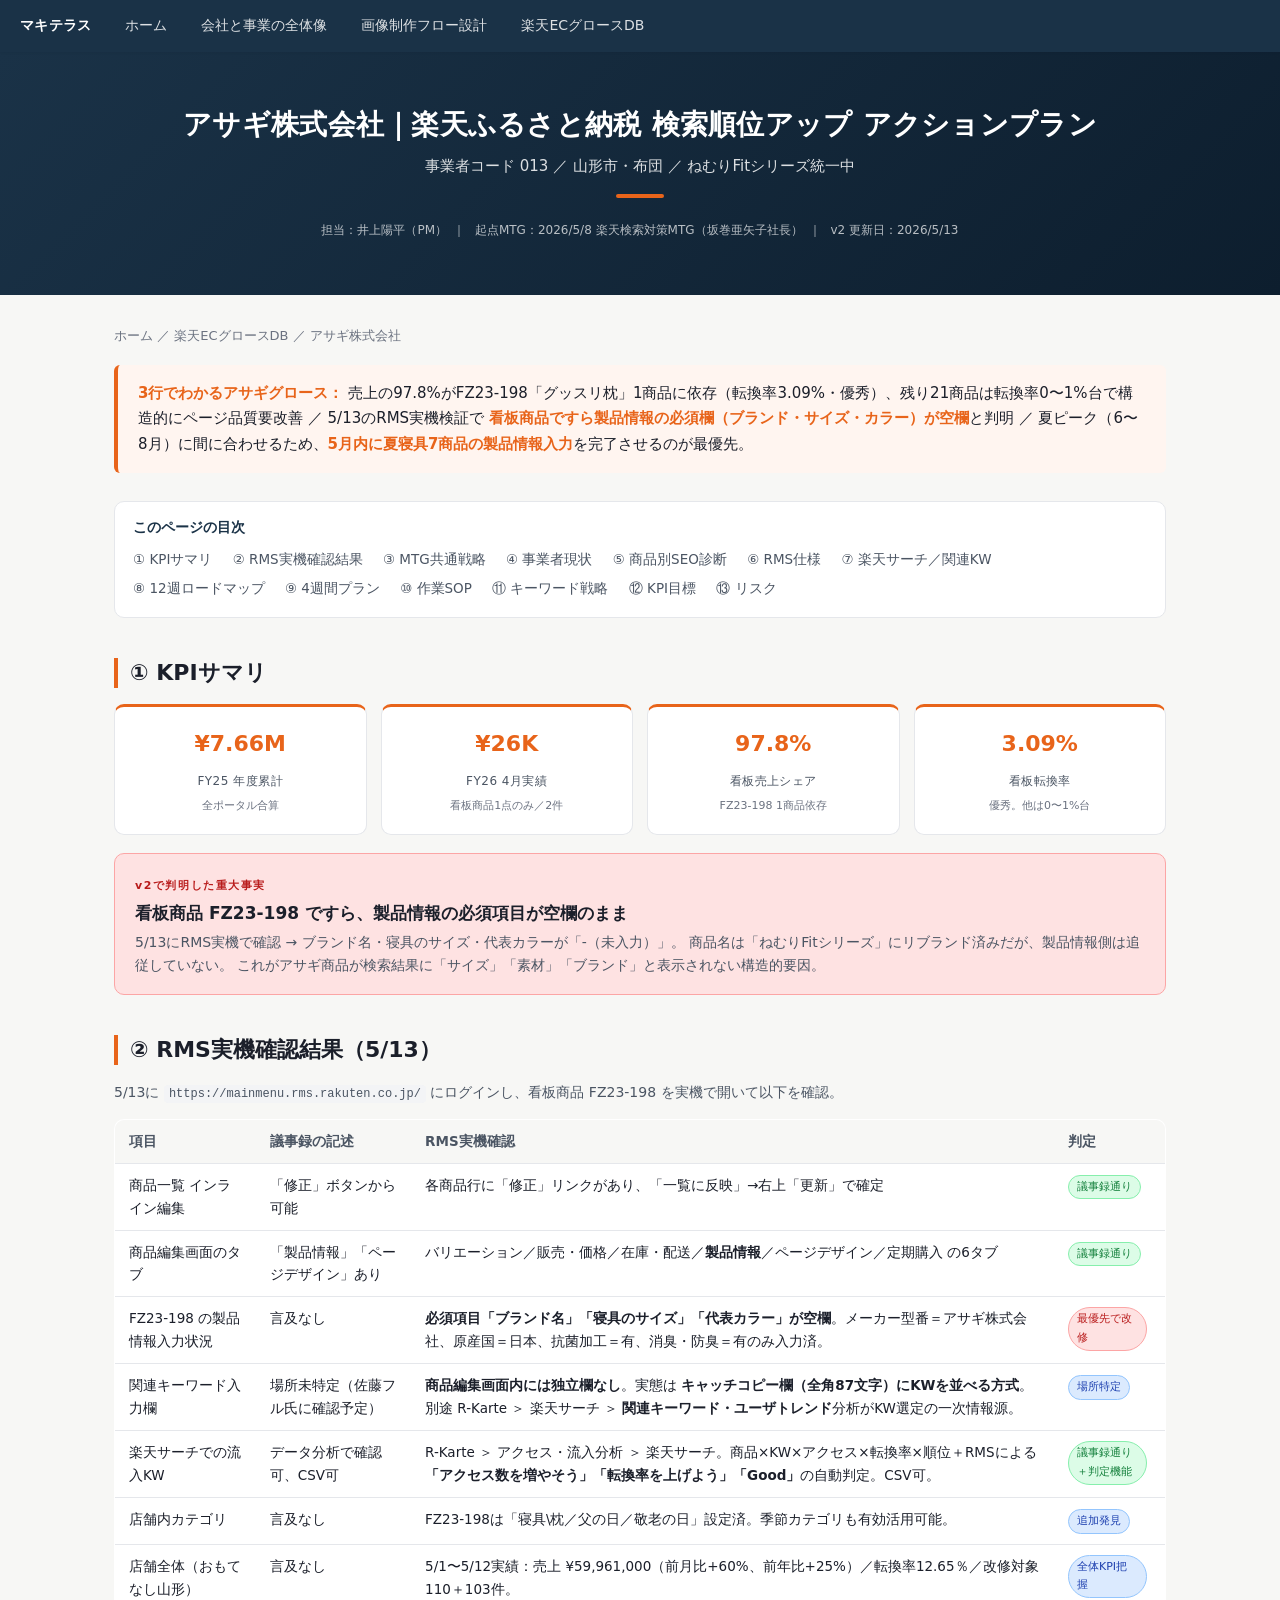
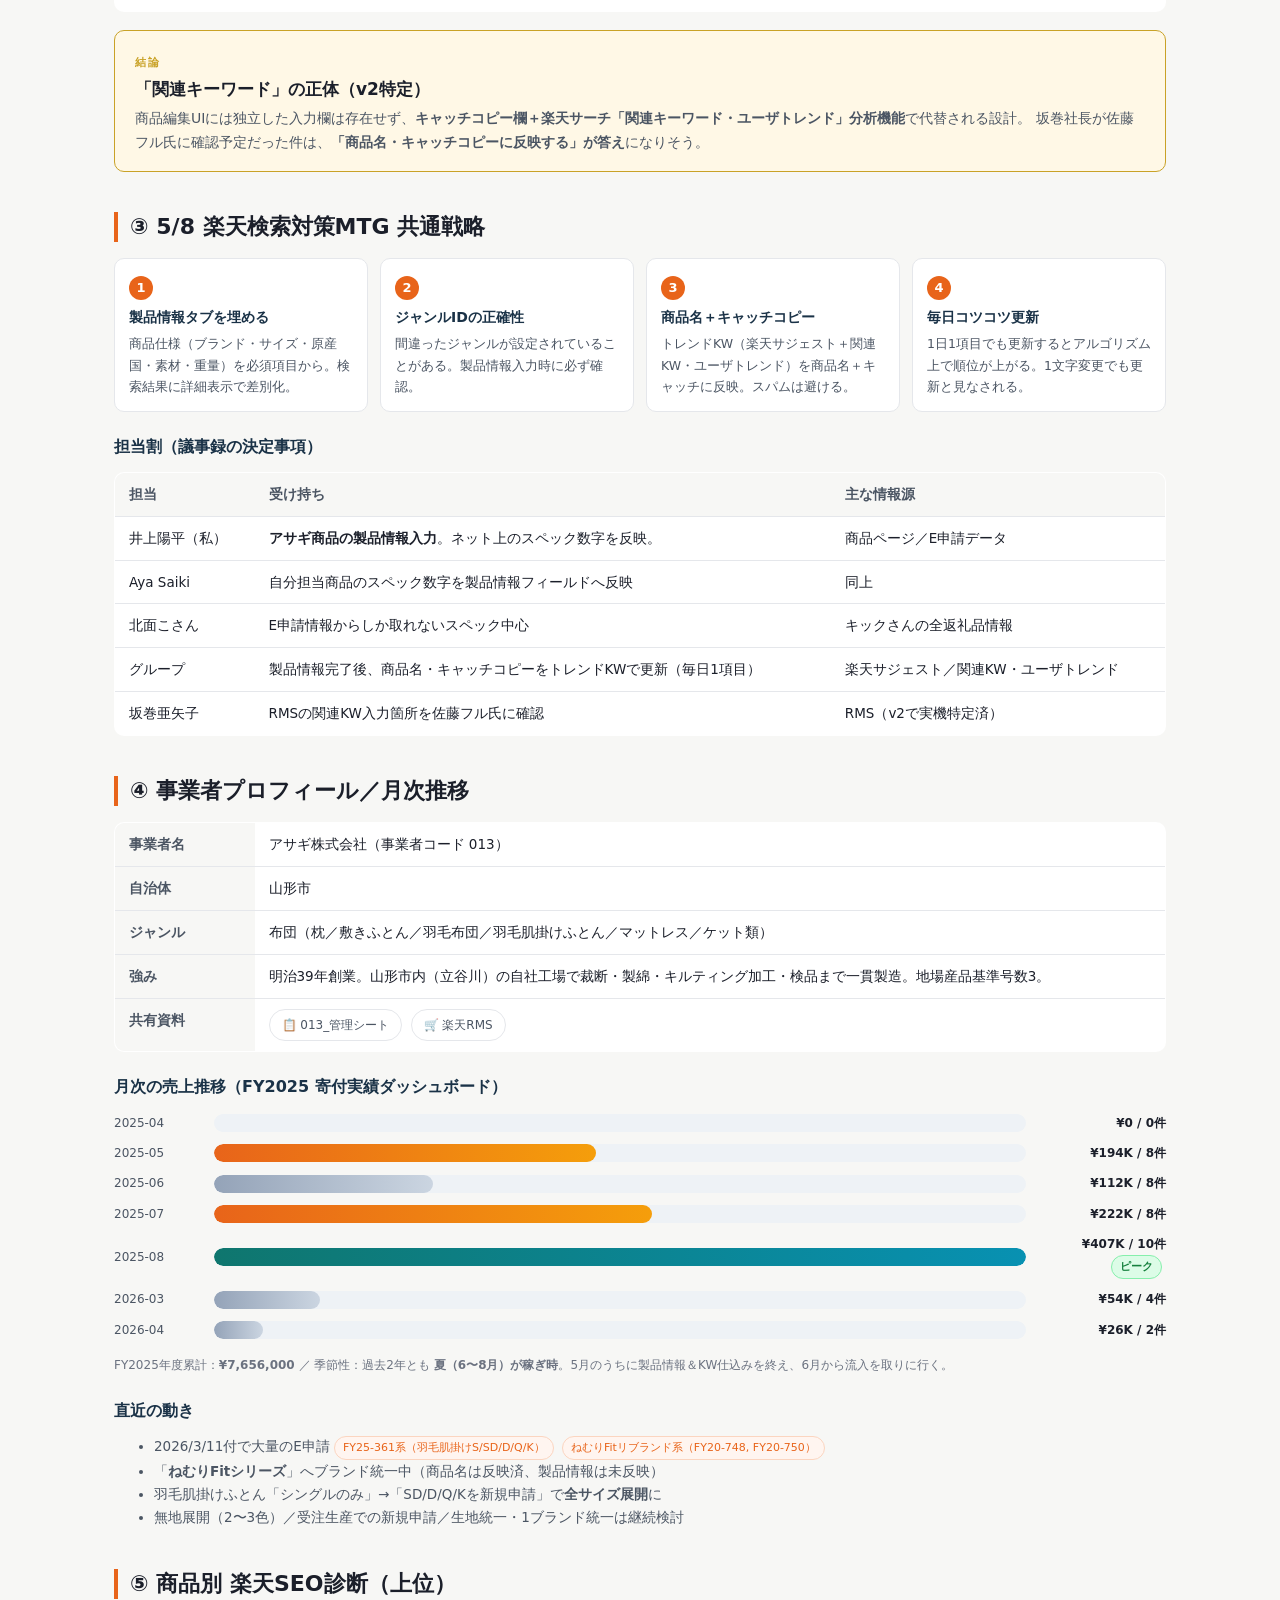
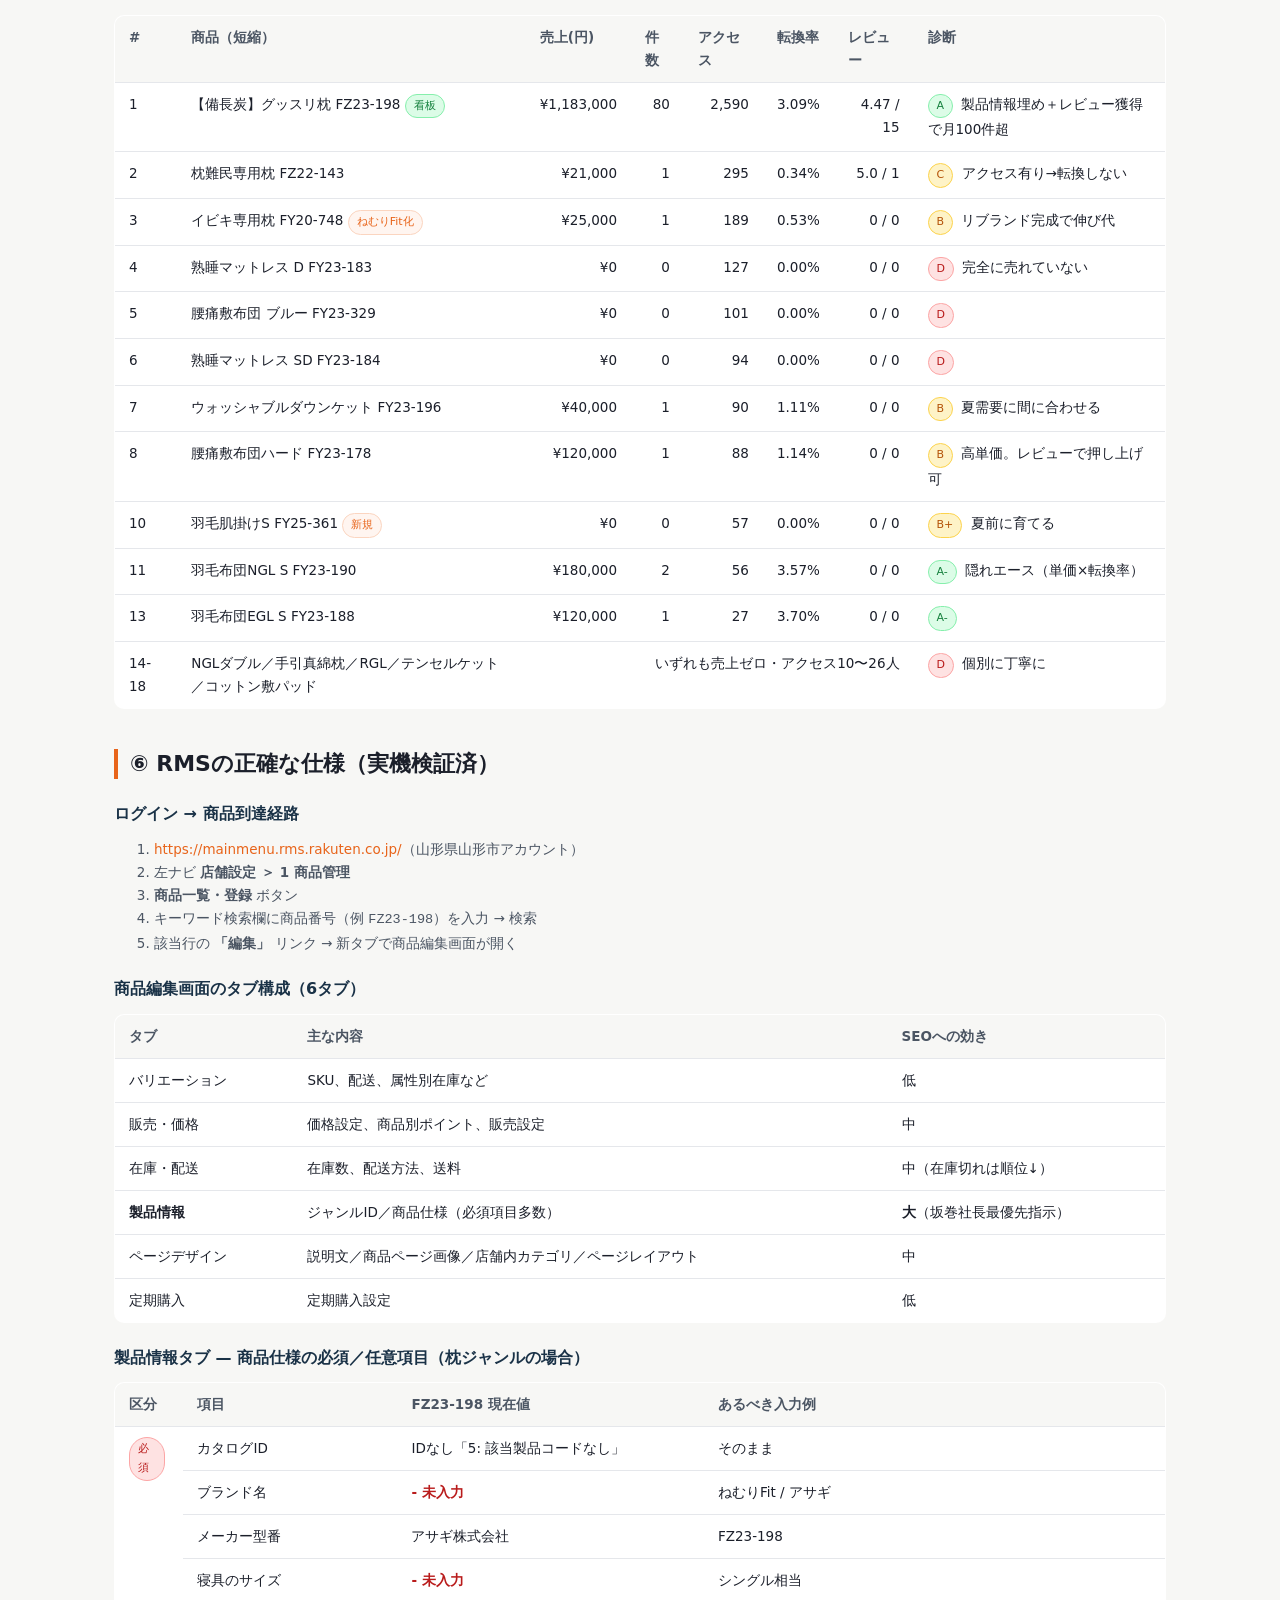
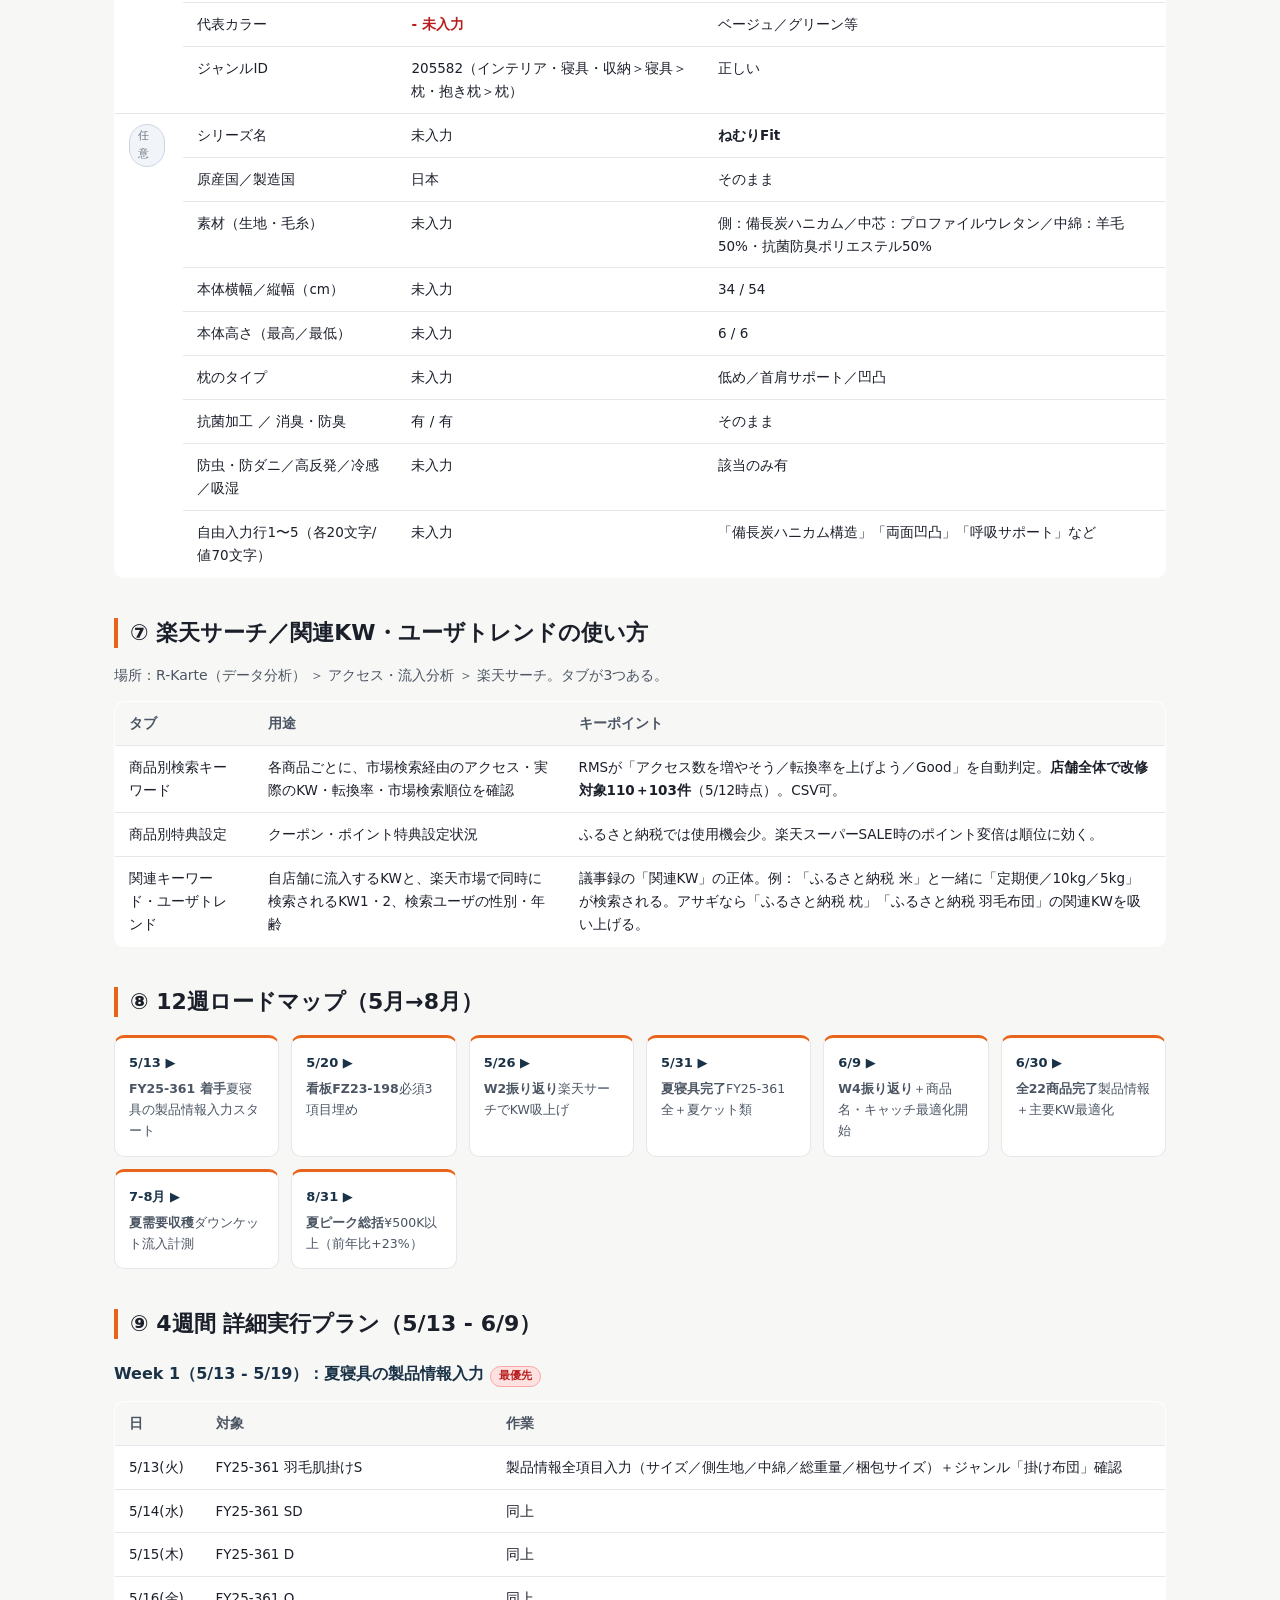
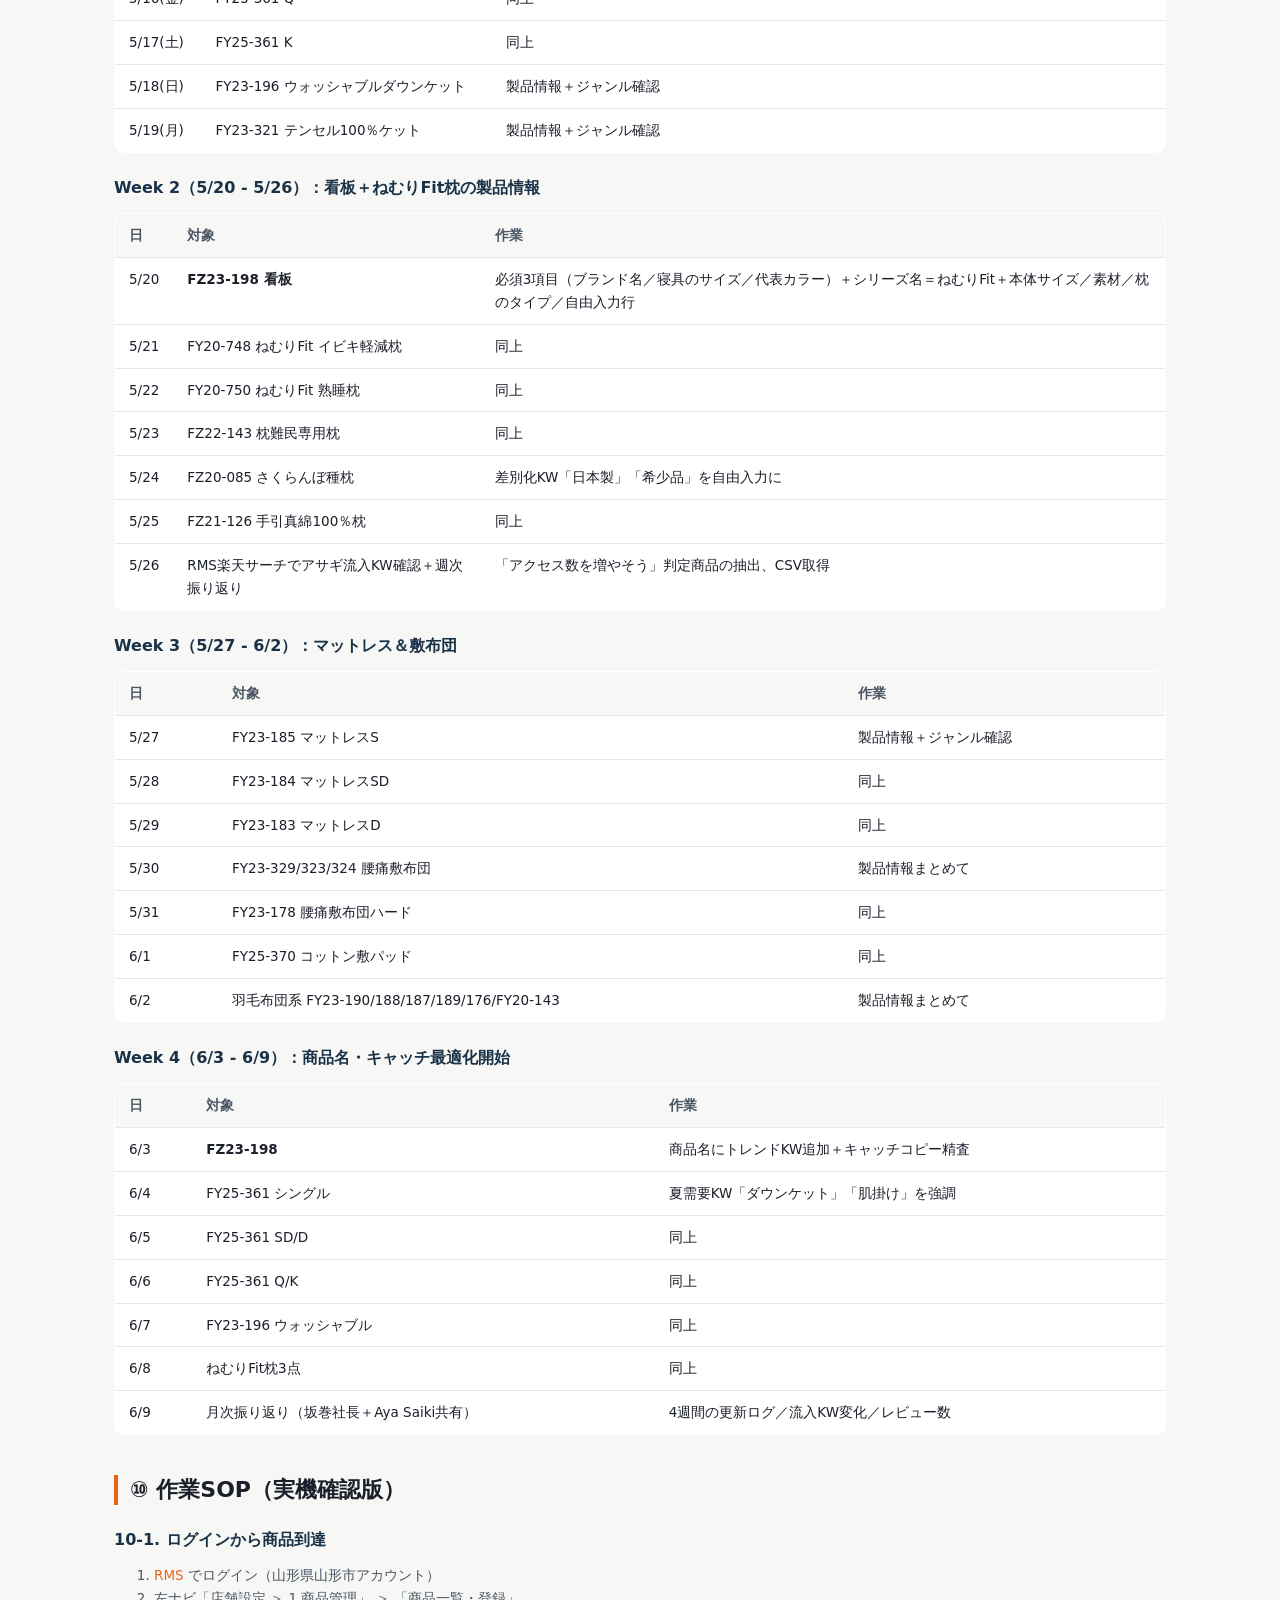
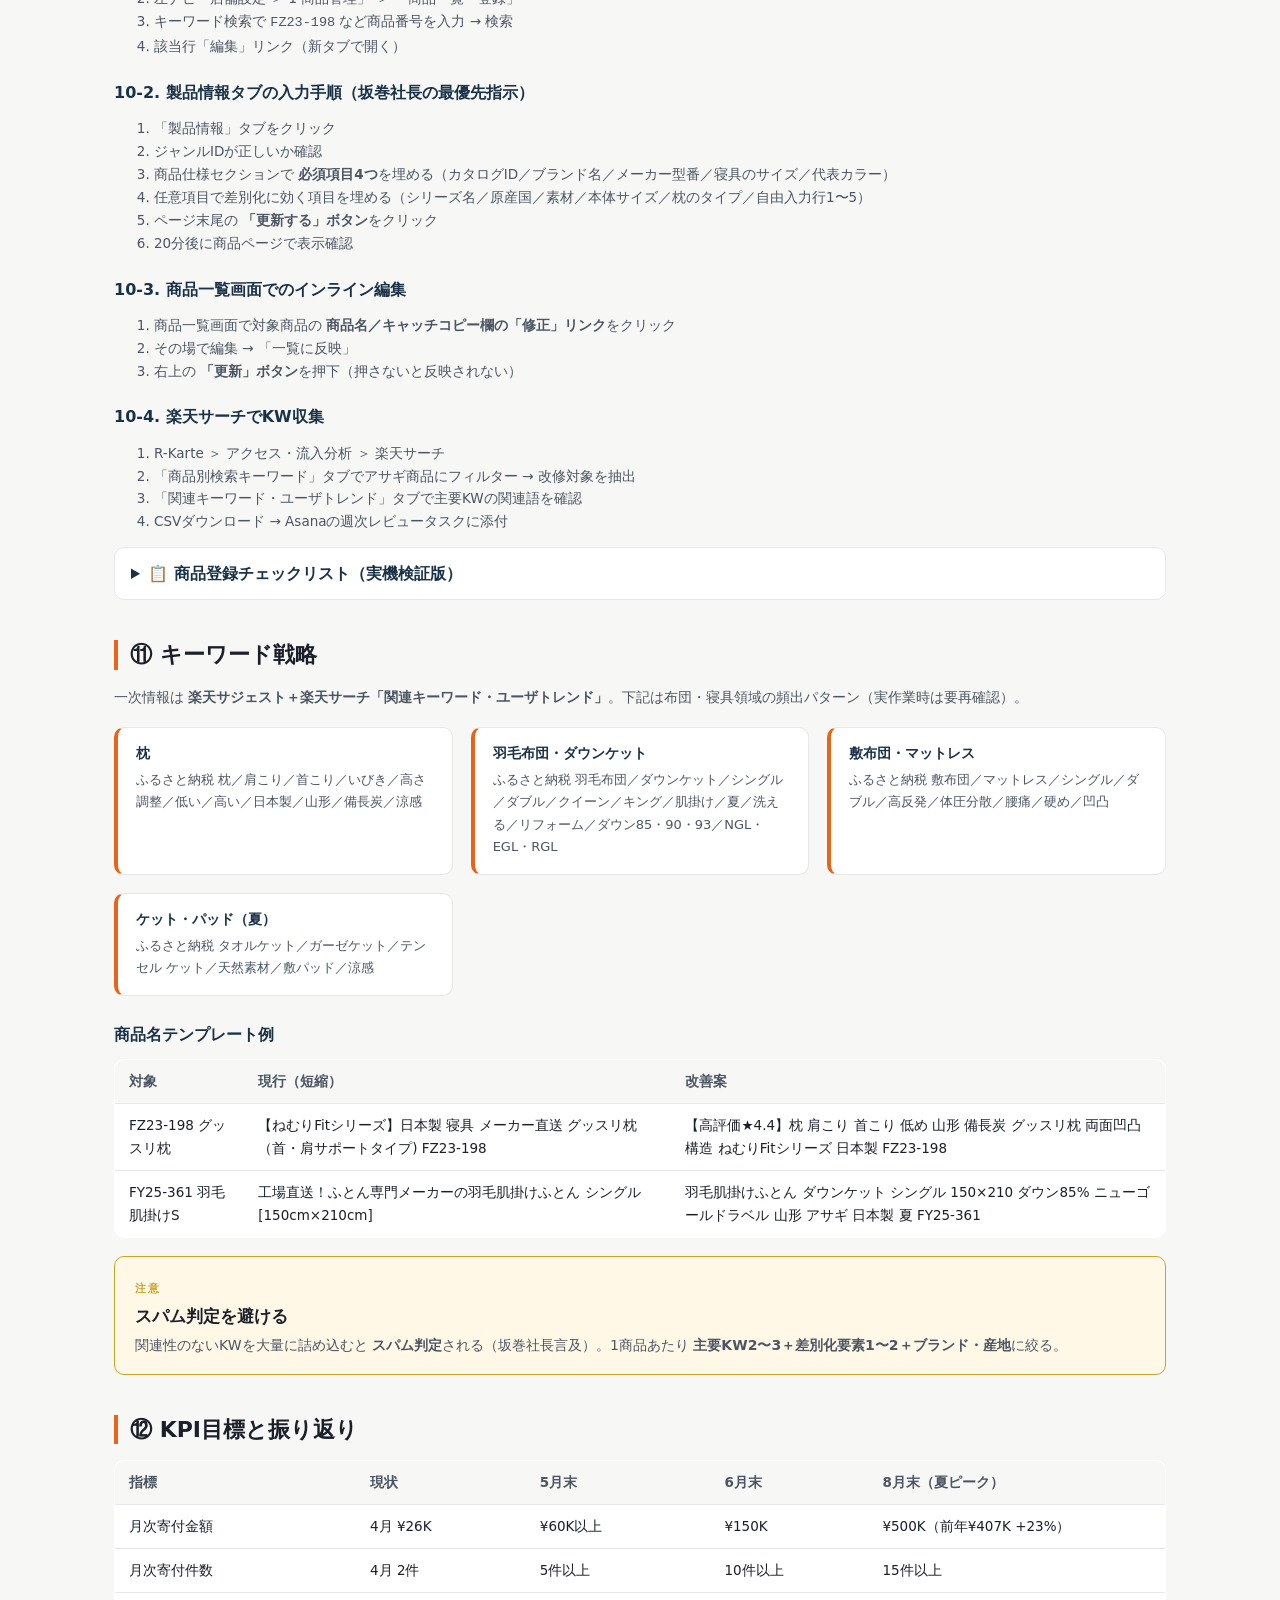
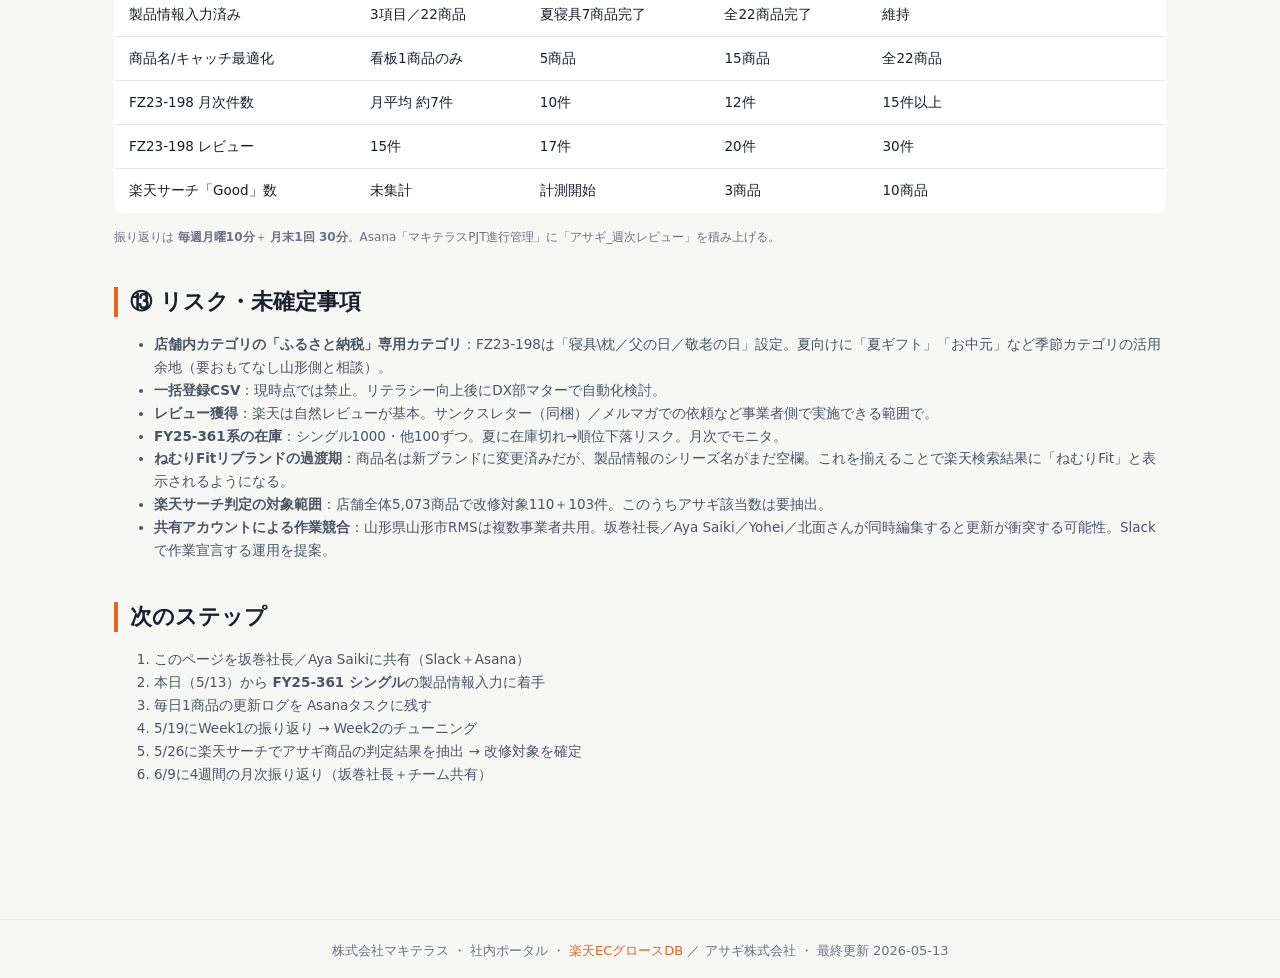
==== asagi.html @ bcbf05fc "Add files via upload" ====
<!doctype html>
<html lang="ja">
<head>
<meta charset="utf-8">
<meta name="viewport" content="width=device-width, initial-scale=1">
<title>アサギ株式会社｜楽天ECグロースDB｜株式会社マキテラス 社内ポータル</title>
<style>
/* ===== Portal Common（portal-common.css 相当を内包） ===== */
:root{
  --primary:#1A3247; --primary-ink:#fff; --accent:#E8641A;
  --ink:#1b1f2a; --ink-soft:#4b5563; --muted:#6b7280;
  --line:#e5e7eb; --bg:#f7f7f5; --card:#fff;
  --tldr-bg:#fff5f0; --tldr-border:#E8641A;
  --focus-bg:#fff8e6; --focus-border:#c9a227;
  --ok:#15803d; --ok-bg:#dcfce7;
  --warn:#b45309; --warn-bg:#fef3c7;
  --bad:#b91c1c; --bad-bg:#fee2e2;
  --radius:10px;
  --shadow-sm:0 1px 2px rgba(15,23,42,.06);
  --shadow-md:0 6px 20px rgba(15,23,42,.08);
}
*{box-sizing:border-box}
body{margin:0;font-family:system-ui,-apple-system,"Segoe UI","Hiragino Sans","Noto Sans JP",sans-serif;color:var(--ink);background:var(--bg);line-height:1.7}
a{color:var(--accent);text-decoration:none}
a:hover{text-decoration:underline}

/* Sticky nav */
.gnav{position:sticky;top:0;z-index:50;background:var(--primary);color:var(--primary-ink);padding:10px 20px;display:flex;gap:18px;align-items:center;box-shadow:var(--shadow-sm);font-size:14px;flex-wrap:wrap}
.gnav .gnav-brand{font-weight:700;letter-spacing:.02em;margin-right:8px}
.gnav a{color:var(--primary-ink);opacity:.85;padding:4px 8px;border-radius:6px;transition:background .12s,opacity .12s}
.gnav a:hover{opacity:1;background:rgba(255,255,255,.08);text-decoration:none}
.gnav a.active{background:rgba(255,255,255,.14);opacity:1}

/* Hero */
.hero{background:linear-gradient(135deg,var(--primary),#0d1e2e);color:var(--primary-ink);padding:54px 24px;text-align:center}
.hero h1{color:var(--primary-ink);margin:0 0 10px;font-size:28px;letter-spacing:.01em}
.hero .tagline{color:rgba(255,255,255,.85);margin:0;font-size:15px}
.hero .accent-bar{display:inline-block;width:48px;height:4px;background:var(--accent);border-radius:2px;margin:14px 0 0}
.hero .meta{margin-top:14px;font-size:12px;color:rgba(255,255,255,.7)}
.hero .meta span{margin:0 6px}

/* Container */
.container{max-width:1100px;margin:0 auto;padding:30px 24px 80px}
.crumb{font-size:13px;color:var(--muted);margin-bottom:14px}
.crumb a{color:var(--muted)}
.crumb a:hover{color:var(--accent)}
h1,h2,h3,h4{color:var(--ink);line-height:1.35;margin-top:0}
h2{font-size:22px;border-left:4px solid var(--accent);padding-left:12px;margin:40px 0 16px;display:flex;align-items:baseline;justify-content:space-between;gap:10px}
h2 .right{font-size:12px;color:var(--muted);font-weight:500}
h3{font-size:16px;margin:24px 0 10px;color:var(--primary)}
p{margin:0 0 1em}

/* TL;DR */
.tldr{background:var(--tldr-bg);border-left:4px solid var(--tldr-border);padding:16px 20px;border-radius:6px;margin:18px 0 28px;font-size:15px}
.tldr strong{color:var(--accent)}

/* Goal grid */
.goal-grid{display:grid;grid-template-columns:repeat(auto-fit,minmax(180px,1fr));gap:14px;margin:14px 0}
.goal{background:var(--card);border:1px solid var(--line);border-radius:var(--radius);border-top:3px solid var(--accent);padding:18px;text-align:center}
.goal .goal-num{font-size:22px;font-weight:700;color:var(--accent);display:block;margin-bottom:4px}
.goal .goal-label{font-size:12px;color:var(--ink-soft);letter-spacing:.04em}
.goal .goal-sub{font-size:11px;color:var(--muted);margin-top:4px}

/* Table */
.stake-table{width:100%;border-collapse:collapse;margin:14px 0;background:var(--card);border:1px solid var(--line);border-radius:var(--radius);overflow:hidden}
.stake-table th,.stake-table td{padding:10px 14px;text-align:left;border-bottom:1px solid var(--line);font-size:13.5px;vertical-align:top}
.stake-table th{background:var(--bg);font-weight:600;color:var(--ink-soft)}
.stake-table tr:last-child td{border-bottom:0}
.stake-table td.num{text-align:right;font-variant-numeric:tabular-nums}
.stake-table .delta-up{color:var(--ok);font-weight:600}
.stake-table .delta-down{color:var(--bad);font-weight:600}

/* Pills */
.pill{display:inline-block;padding:2px 8px;border-radius:999px;font-size:11px;background:#fff5f0;color:var(--accent);border:1px solid #fbd5c0;margin-right:4px}
.pill.muted{background:#f1f5f9;color:var(--muted);border-color:#cbd5e1}
.pill.ok{background:var(--ok-bg);color:var(--ok);border-color:#86efac}
.pill.warn{background:var(--warn-bg);color:var(--warn);border-color:#fcd34d}
.pill.bad{background:var(--bad-bg);color:var(--bad);border-color:#fca5a5}
.pill.info{background:#dbeafe;color:#1e40af;border-color:#93c5fd}

/* Bar chart */
.bar-chart{margin:10px 0}
.bar-line{display:grid;grid-template-columns:90px 1fr 130px;gap:10px;align-items:center;padding:5px 0;font-size:13px}
.bar-line .lbl{color:var(--ink-soft);font-size:12px}
.bar-line .v{text-align:right;font-variant-numeric:tabular-nums;font-weight:600;font-size:12px}
.bar-track{background:#eef2f6;height:18px;border-radius:9px;overflow:hidden}
.bar-fill{height:100%;background:linear-gradient(90deg,var(--accent),#f59e0b);border-radius:9px}
.bar-fill.dim{background:linear-gradient(90deg,#94a3b8,#cbd5e1)}
.bar-fill.peak{background:linear-gradient(90deg,#0f766e,#0891b2)}

/* Strategy grid */
.strategy{display:grid;grid-template-columns:repeat(auto-fit,minmax(220px,1fr));gap:12px;margin:12px 0}
.strategy .it{background:var(--card);border:1px solid var(--line);border-radius:var(--radius);padding:14px}
.strategy .it .n{display:inline-block;width:24px;height:24px;line-height:24px;text-align:center;border-radius:50%;background:var(--accent);color:#fff;font-weight:700;font-size:13px;margin-bottom:6px}
.strategy .it .t{font-weight:700;font-size:14px;color:var(--primary);margin-bottom:4px}
.strategy .it .d{font-size:12.5px;color:var(--ink-soft)}

/* Focus banner */
.focus-strip{background:var(--focus-bg);border:1px solid var(--focus-border);border-radius:var(--radius);padding:16px 20px;margin:18px 0}
.focus-strip .focus-label{display:inline-block;font-size:11px;letter-spacing:.14em;font-weight:700;color:var(--focus-border);margin-bottom:6px}
.focus-strip h3{margin:0 0 6px;font-size:17px;color:var(--ink)}
.focus-strip p{margin:0;font-size:14px;color:var(--ink-soft)}
.focus-strip.bad{background:#fee2e2;border-color:#fca5a5}
.focus-strip.bad .focus-label{color:var(--bad)}

/* Roadmap */
.roadmap-grid{display:grid;grid-template-columns:repeat(auto-fit,minmax(160px,1fr));gap:12px;margin:18px 0}
.roadmap-grid .step{background:var(--card);border:1px solid var(--line);border-top:3px solid var(--accent);border-radius:var(--radius);padding:14px;font-size:13px}
.roadmap-grid .step .yr{font-weight:700;color:var(--primary);display:block;margin-bottom:4px;font-size:13px}
.roadmap-grid .step .desc{color:var(--ink-soft);font-size:12.5px}

/* Card grid */
.card-grid{display:grid;grid-template-columns:repeat(auto-fit,minmax(260px,1fr));gap:18px;margin:18px 0 28px}
.card-mini{background:var(--card);border:1px solid var(--line);border-left:4px solid var(--accent);border-radius:var(--radius);padding:16px 18px;font-size:13.5px}
.card-mini h4{margin:0 0 6px;color:var(--primary);font-size:14px}
.card-mini p{margin:0;color:var(--ink-soft);font-size:13px}

/* TOC */
.toc{background:var(--card);border:1px solid var(--line);border-radius:var(--radius);padding:14px 18px;font-size:13.5px;margin:0 0 24px}
.toc strong{display:block;margin-bottom:6px;color:var(--primary)}
.toc a{color:var(--ink-soft);display:inline-block;padding:3px 10px 3px 0;margin-right:6px}
.toc a:hover{color:var(--accent)}

/* Buttons */
.btn-out{display:inline-block;font-size:12px;color:var(--ink-soft);padding:5px 12px;background:#fff;border:1px solid var(--line);border-radius:999px;margin-right:4px}
.btn-out:hover{border-color:var(--accent);color:var(--accent);text-decoration:none}

/* Details */
details{background:var(--card);border:1px solid var(--line);border-radius:var(--radius);padding:12px 16px;margin:10px 0}
details summary{cursor:pointer;font-weight:600;color:var(--primary)}
details pre{background:var(--bg);padding:12px;border-radius:6px;font-size:12px;overflow-x:auto;margin:10px 0 0;line-height:1.6}

/* Footer */
.site-footer{border-top:1px solid var(--line);padding:20px 0;margin-top:40px;text-align:center;font-size:13px;color:var(--muted)}

@media (max-width:720px){
  .gnav{gap:8px;font-size:13px;padding:8px 14px}
  .container{padding:24px 14px 60px}
  .hero{padding:38px 16px}
  .hero h1{font-size:22px}
  .bar-line{grid-template-columns:70px 1fr 110px}
}
</style>
</head>
<body>

<nav class="gnav">
  <span class="gnav-brand">マキテラス</span>
  <a href="index.html">ホーム</a>
  <a href="overview.html">会社と事業の全体像</a>
  <a href="image-workflow.html">画像制作フロー設計</a>
  <a href="rakuten-ec-growth.html">楽天ECグロースDB</a>
</nav>

<section class="hero">
  <h1>アサギ株式会社｜楽天ふるさと納税 検索順位アップ アクションプラン</h1>
  <p class="tagline">事業者コード 013 ／ 山形市・布団 ／ ねむりFitシリーズ統一中</p>
  <div class="accent-bar"></div>
  <div class="meta">
    <span>担当：井上陽平（PM）</span>｜
    <span>起点MTG：2026/5/8 楽天検索対策MTG（坂巻亜矢子社長）</span>｜
    <span>v2 更新日：2026/5/13</span>
  </div>
</section>

<div class="container">

  <div class="crumb">
    <a href="index.html">ホーム</a> ／ <a href="rakuten-ec-growth.html">楽天ECグロースDB</a> ／ アサギ株式会社
  </div>

  <!-- TL;DR -->
  <div class="tldr">
    <strong>3行でわかるアサギグロース：</strong>
    売上の97.8%がFZ23-198「グッスリ枕」1商品に依存（転換率3.09%・優秀）、残り21商品は転換率0〜1%台で構造的にページ品質要改善 ／
    5/13のRMS実機検証で <strong>看板商品ですら製品情報の必須欄（ブランド・サイズ・カラー）が空欄</strong>と判明 ／
    夏ピーク（6〜8月）に間に合わせるため、<strong>5月内に夏寝具7商品の製品情報入力</strong>を完了させるのが最優先。
  </div>

  <!-- TOC -->
  <div class="toc">
    <strong>このページの目次</strong>
    <a href="#kpi">① KPIサマリ</a>
    <a href="#whatsnew">② RMS実機確認結果</a>
    <a href="#mtg">③ MTG共通戦略</a>
    <a href="#asagi">④ 事業者現状</a>
    <a href="#diagnosis">⑤ 商品別SEO診断</a>
    <a href="#rms">⑥ RMS仕様</a>
    <a href="#tools">⑦ 楽天サーチ／関連KW</a>
    <a href="#roadmap">⑧ 12週ロードマップ</a>
    <a href="#plan">⑨ 4週間プラン</a>
    <a href="#sop">⑩ 作業SOP</a>
    <a href="#kw">⑪ キーワード戦略</a>
    <a href="#kpi-target">⑫ KPI目標</a>
    <a href="#risk">⑬ リスク</a>
  </div>

  <!-- ============== ① KPI ============== -->
  <h2 id="kpi">① KPIサマリ</h2>
  <div class="goal-grid">
    <div class="goal">
      <span class="goal-num">¥7.66M</span>
      <span class="goal-label">FY25 年度累計</span>
      <div class="goal-sub">全ポータル合算</div>
    </div>
    <div class="goal">
      <span class="goal-num">¥26K</span>
      <span class="goal-label">FY26 4月実績</span>
      <div class="goal-sub">看板商品1点のみ／2件</div>
    </div>
    <div class="goal">
      <span class="goal-num">97.8%</span>
      <span class="goal-label">看板売上シェア</span>
      <div class="goal-sub">FZ23-198 1商品依存</div>
    </div>
    <div class="goal">
      <span class="goal-num">3.09%</span>
      <span class="goal-label">看板転換率</span>
      <div class="goal-sub">優秀。他は0〜1%台</div>
    </div>
  </div>

  <div class="focus-strip bad">
    <span class="focus-label">v2で判明した重大事実</span>
    <h3>看板商品 FZ23-198 ですら、製品情報の必須項目が空欄のまま</h3>
    <p>5/13にRMS実機で確認 → ブランド名・寝具のサイズ・代表カラーが「-（未入力）」。
    商品名は「ねむりFitシリーズ」にリブランド済みだが、製品情報側は追従していない。
    これがアサギ商品が検索結果に「サイズ」「素材」「ブランド」と表示されない構造的要因。</p>
  </div>

  <!-- ============== ② v2新規 ============== -->
  <h2 id="whatsnew">② RMS実機確認結果（5/13）</h2>
  <p style="font-size:14px;color:var(--ink-soft)">5/13に <code style="background:#f3f4f6;padding:2px 5px;border-radius:4px;font-size:12px">https://mainmenu.rms.rakuten.co.jp/</code> にログインし、看板商品 FZ23-198 を実機で開いて以下を確認。</p>
  <table class="stake-table">
    <tr><th>項目</th><th>議事録の記述</th><th>RMS実機確認</th><th>判定</th></tr>
    <tr><td>商品一覧 インライン編集</td><td>「修正」ボタンから可能</td><td>各商品行に「修正」リンクがあり、「一覧に反映」→右上「更新」で確定</td><td><span class="pill ok">議事録通り</span></td></tr>
    <tr><td>商品編集画面のタブ</td><td>「製品情報」「ページデザイン」あり</td><td>バリエーション／販売・価格／在庫・配送／<strong>製品情報</strong>／ページデザイン／定期購入 の6タブ</td><td><span class="pill ok">議事録通り</span></td></tr>
    <tr><td>FZ23-198 の製品情報入力状況</td><td>言及なし</td><td><strong>必須項目「ブランド名」「寝具のサイズ」「代表カラー」が空欄</strong>。メーカー型番＝アサギ株式会社、原産国＝日本、抗菌加工＝有、消臭・防臭＝有のみ入力済。</td><td><span class="pill bad">最優先で改修</span></td></tr>
    <tr><td>関連キーワード入力欄</td><td>場所未特定（佐藤フル氏に確認予定）</td><td><strong>商品編集画面内には独立欄なし</strong>。実態は <strong>キャッチコピー欄（全角87文字）にKWを並べる方式</strong>。別途 R-Karte ＞ 楽天サーチ ＞ <strong>関連キーワード・ユーザトレンド</strong>分析がKW選定の一次情報源。</td><td><span class="pill info">場所特定</span></td></tr>
    <tr><td>楽天サーチでの流入KW</td><td>データ分析で確認可、CSV可</td><td>R-Karte ＞ アクセス・流入分析 ＞ 楽天サーチ。商品×KW×アクセス×転換率×順位＋RMSによる<strong>「アクセス数を増やそう」「転換率を上げよう」「Good」</strong>の自動判定。CSV可。</td><td><span class="pill ok">議事録通り＋判定機能</span></td></tr>
    <tr><td>店舗内カテゴリ</td><td>言及なし</td><td>FZ23-198は「寝具\枕／父の日／敬老の日」設定済。季節カテゴリも有効活用可能。</td><td><span class="pill info">追加発見</span></td></tr>
    <tr><td>店舗全体（おもてなし山形）</td><td>言及なし</td><td>5/1〜5/12実績：売上 ¥59,961,000（前月比+60%、前年比+25%）／転換率12.65％／改修対象110＋103件。</td><td><span class="pill info">全体KPI把握</span></td></tr>
  </table>

  <div class="focus-strip">
    <span class="focus-label">結論</span>
    <h3>「関連キーワード」の正体（v2特定）</h3>
    <p>商品編集UIには独立した入力欄は存在せず、<strong>キャッチコピー欄＋楽天サーチ「関連キーワード・ユーザトレンド」分析機能</strong>で代替される設計。
    坂巻社長が佐藤フル氏に確認予定だった件は、<strong>「商品名・キャッチコピーに反映する」が答え</strong>になりそう。</p>
  </div>

  <!-- ============== ③ MTG ============== -->
  <h2 id="mtg">③ 5/8 楽天検索対策MTG 共通戦略</h2>
  <div class="strategy">
    <div class="it"><span class="n">1</span><div class="t">製品情報タブを埋める</div><div class="d">商品仕様（ブランド・サイズ・原産国・素材・重量）を必須項目から。検索結果に詳細表示で差別化。</div></div>
    <div class="it"><span class="n">2</span><div class="t">ジャンルIDの正確性</div><div class="d">間違ったジャンルが設定されていることがある。製品情報入力時に必ず確認。</div></div>
    <div class="it"><span class="n">3</span><div class="t">商品名＋キャッチコピー</div><div class="d">トレンドKW（楽天サジェスト＋関連KW・ユーザトレンド）を商品名＋キャッチに反映。スパムは避ける。</div></div>
    <div class="it"><span class="n">4</span><div class="t">毎日コツコツ更新</div><div class="d">1日1項目でも更新するとアルゴリズム上で順位が上がる。1文字変更でも更新と見なされる。</div></div>
  </div>

  <h3>担当割（議事録の決定事項）</h3>
  <table class="stake-table">
    <tr><th>担当</th><th>受け持ち</th><th>主な情報源</th></tr>
    <tr><td>井上陽平（私）</td><td><strong>アサギ商品の製品情報入力</strong>。ネット上のスペック数字を反映。</td><td>商品ページ／E申請データ</td></tr>
    <tr><td>Aya Saiki</td><td>自分担当商品のスペック数字を製品情報フィールドへ反映</td><td>同上</td></tr>
    <tr><td>北面こさん</td><td>E申請情報からしか取れないスペック中心</td><td>キックさんの全返礼品情報</td></tr>
    <tr><td>グループ</td><td>製品情報完了後、商品名・キャッチコピーをトレンドKWで更新（毎日1項目）</td><td>楽天サジェスト／関連KW・ユーザトレンド</td></tr>
    <tr><td>坂巻亜矢子</td><td>RMSの関連KW入力箇所を佐藤フル氏に確認</td><td>RMS（v2で実機特定済）</td></tr>
  </table>

  <!-- ============== ④ 現状 ============== -->
  <h2 id="asagi">④ 事業者プロフィール／月次推移</h2>
  <table class="stake-table">
    <tr><th style="width:140px">事業者名</th><td>アサギ株式会社（事業者コード 013）</td></tr>
    <tr><th>自治体</th><td>山形市</td></tr>
    <tr><th>ジャンル</th><td>布団（枕／敷きふとん／羽毛布団／羽毛肌掛けふとん／マットレス／ケット類）</td></tr>
    <tr><th>強み</th><td>明治39年創業。山形市内（立谷川）の自社工場で裁断・製綿・キルティング加工・検品まで一貫製造。地場産品基準号数3。</td></tr>
    <tr><th>共有資料</th><td>
      <a class="btn-out" href="https://docs.google.com/spreadsheets/d/10mavx3DaUcD02cHEOcBzxAcxLZyQA0ww7IRca5oj1Y4/edit" target="_blank">📋 013_管理シート</a>
      <a class="btn-out" href="https://mainmenu.rms.rakuten.co.jp/" target="_blank">🛒 楽天RMS</a>
    </td></tr>
  </table>

  <h3>月次の売上推移（FY2025 寄付実績ダッシュボード）</h3>
  <div class="bar-chart">
    <div class="bar-line"><div class="lbl">2025-04</div><div class="bar-track"><div class="bar-fill dim" style="width:0%"></div></div><div class="v">¥0 / 0件</div></div>
    <div class="bar-line"><div class="lbl">2025-05</div><div class="bar-track"><div class="bar-fill" style="width:47%"></div></div><div class="v">¥194K / 8件</div></div>
    <div class="bar-line"><div class="lbl">2025-06</div><div class="bar-track"><div class="bar-fill dim" style="width:27%"></div></div><div class="v">¥112K / 8件</div></div>
    <div class="bar-line"><div class="lbl">2025-07</div><div class="bar-track"><div class="bar-fill" style="width:54%"></div></div><div class="v">¥222K / 8件</div></div>
    <div class="bar-line"><div class="lbl">2025-08</div><div class="bar-track"><div class="bar-fill peak" style="width:100%"></div></div><div class="v">¥407K / 10件 <span class="pill ok">ピーク</span></div></div>
    <div class="bar-line"><div class="lbl">2026-03</div><div class="bar-track"><div class="bar-fill dim" style="width:13%"></div></div><div class="v">¥54K / 4件</div></div>
    <div class="bar-line"><div class="lbl">2026-04</div><div class="bar-track"><div class="bar-fill dim" style="width:6%"></div></div><div class="v">¥26K / 2件</div></div>
  </div>
  <p style="font-size:12px;color:var(--muted)">FY2025年度累計：<strong>¥7,656,000</strong> ／ 季節性：過去2年とも <strong>夏（6〜8月）が稼ぎ時</strong>。5月のうちに製品情報＆KW仕込みを終え、6月から流入を取りに行く。</p>

  <h3>直近の動き</h3>
  <ul style="font-size:13.5px;color:var(--ink-soft)">
    <li>2026/3/11付で大量のE申請 <span class="pill">FY25-361系（羽毛肌掛けS/SD/D/Q/K）</span> <span class="pill">ねむりFitリブランド系（FY20-748, FY20-750）</span></li>
    <li>「<strong>ねむりFitシリーズ</strong>」へブランド統一中（商品名は反映済、製品情報は未反映）</li>
    <li>羽毛肌掛けふとん「シングルのみ」→「SD/D/Q/Kを新規申請」で<strong>全サイズ展開</strong>に</li>
    <li>無地展開（2〜3色）／受注生産での新規申請／生地統一・1ブランド統一は継続検討</li>
  </ul>

  <!-- ============== ⑤ 商品別診断 ============== -->
  <h2 id="diagnosis">⑤ 商品別 楽天SEO診断（上位）</h2>
  <table class="stake-table">
    <tr>
      <th>#</th><th>商品（短縮）</th><th class="num">売上(円)</th><th class="num">件数</th><th class="num">アクセス</th><th class="num">転換率</th><th class="num">レビュー</th><th>診断</th>
    </tr>
    <tr><td>1</td><td>【備長炭】グッスリ枕 FZ23-198 <span class="pill ok">看板</span></td><td class="num">¥1,183,000</td><td class="num">80</td><td class="num">2,590</td><td class="num">3.09%</td><td class="num">4.47 / 15</td><td><span class="pill ok">A</span> 製品情報埋め＋レビュー獲得で月100件超</td></tr>
    <tr><td>2</td><td>枕難民専用枕 FZ22-143</td><td class="num">¥21,000</td><td class="num">1</td><td class="num">295</td><td class="num">0.34%</td><td class="num">5.0 / 1</td><td><span class="pill warn">C</span> アクセス有り→転換しない</td></tr>
    <tr><td>3</td><td>イビキ専用枕 FY20-748 <span class="pill">ねむりFit化</span></td><td class="num">¥25,000</td><td class="num">1</td><td class="num">189</td><td class="num">0.53%</td><td class="num">0 / 0</td><td><span class="pill warn">B</span> リブランド完成で伸び代</td></tr>
    <tr><td>4</td><td>熟睡マットレス D FY23-183</td><td class="num">¥0</td><td class="num">0</td><td class="num">127</td><td class="num">0.00%</td><td class="num">0 / 0</td><td><span class="pill bad">D</span> 完全に売れていない</td></tr>
    <tr><td>5</td><td>腰痛敷布団 ブルー FY23-329</td><td class="num">¥0</td><td class="num">0</td><td class="num">101</td><td class="num">0.00%</td><td class="num">0 / 0</td><td><span class="pill bad">D</span></td></tr>
    <tr><td>6</td><td>熟睡マットレス SD FY23-184</td><td class="num">¥0</td><td class="num">0</td><td class="num">94</td><td class="num">0.00%</td><td class="num">0 / 0</td><td><span class="pill bad">D</span></td></tr>
    <tr><td>7</td><td>ウォッシャブルダウンケット FY23-196</td><td class="num">¥40,000</td><td class="num">1</td><td class="num">90</td><td class="num">1.11%</td><td class="num">0 / 0</td><td><span class="pill warn">B</span> 夏需要に間に合わせる</td></tr>
    <tr><td>8</td><td>腰痛敷布団ハード FY23-178</td><td class="num">¥120,000</td><td class="num">1</td><td class="num">88</td><td class="num">1.14%</td><td class="num">0 / 0</td><td><span class="pill warn">B</span> 高単価。レビューで押し上げ可</td></tr>
    <tr><td>10</td><td>羽毛肌掛けS FY25-361 <span class="pill">新規</span></td><td class="num">¥0</td><td class="num">0</td><td class="num">57</td><td class="num">0.00%</td><td class="num">0 / 0</td><td><span class="pill warn">B+</span> 夏前に育てる</td></tr>
    <tr><td>11</td><td>羽毛布団NGL S FY23-190</td><td class="num">¥180,000</td><td class="num">2</td><td class="num">56</td><td class="num">3.57%</td><td class="num">0 / 0</td><td><span class="pill ok">A-</span> 隠れエース（単価×転換率）</td></tr>
    <tr><td>13</td><td>羽毛布団EGL S FY23-188</td><td class="num">¥120,000</td><td class="num">1</td><td class="num">27</td><td class="num">3.70%</td><td class="num">0 / 0</td><td><span class="pill ok">A-</span></td></tr>
    <tr><td>14-18</td><td>NGLダブル／手引真綿枕／RGL／テンセルケット／コットン敷パッド</td><td class="num" colspan="5">いずれも売上ゼロ・アクセス10〜26人</td><td><span class="pill bad">D</span> 個別に丁寧に</td></tr>
  </table>

  <!-- ============== ⑥ RMS仕様 ============== -->
  <h2 id="rms">⑥ RMSの正確な仕様（実機検証済）</h2>

  <h3>ログイン → 商品到達経路</h3>
  <ol style="font-size:13.5px;color:var(--ink-soft)">
    <li><a href="https://mainmenu.rms.rakuten.co.jp/" target="_blank">https://mainmenu.rms.rakuten.co.jp/</a>（山形県山形市アカウント）</li>
    <li>左ナビ <strong>店舗設定 ＞ 1 商品管理</strong></li>
    <li><strong>商品一覧・登録</strong> ボタン</li>
    <li>キーワード検索欄に商品番号（例 <code>FZ23-198</code>）を入力 → 検索</li>
    <li>該当行の <strong>「編集」</strong> リンク → 新タブで商品編集画面が開く</li>
  </ol>

  <h3>商品編集画面のタブ構成（6タブ）</h3>
  <table class="stake-table">
    <tr><th>タブ</th><th>主な内容</th><th>SEOへの効き</th></tr>
    <tr><td>バリエーション</td><td>SKU、配送、属性別在庫など</td><td>低</td></tr>
    <tr><td>販売・価格</td><td>価格設定、商品別ポイント、販売設定</td><td>中</td></tr>
    <tr><td>在庫・配送</td><td>在庫数、配送方法、送料</td><td>中（在庫切れは順位↓）</td></tr>
    <tr><td><strong>製品情報</strong></td><td>ジャンルID／商品仕様（必須項目多数）</td><td><strong>大</strong>（坂巻社長最優先指示）</td></tr>
    <tr><td>ページデザイン</td><td>説明文／商品ページ画像／店舗内カテゴリ／ページレイアウト</td><td>中</td></tr>
    <tr><td>定期購入</td><td>定期購入設定</td><td>低</td></tr>
  </table>

  <h3>製品情報タブ — 商品仕様の必須／任意項目（枕ジャンルの場合）</h3>
  <table class="stake-table">
    <tr><th>区分</th><th>項目</th><th>FZ23-198 現在値</th><th>あるべき入力例</th></tr>
    <tr><td rowspan="6"><span class="pill bad">必須</span></td><td>カタログID</td><td>IDなし「5: 該当製品コードなし」</td><td>そのまま</td></tr>
    <tr><td>ブランド名</td><td style="color:var(--bad);font-weight:600">- 未入力</td><td>ねむりFit / アサギ</td></tr>
    <tr><td>メーカー型番</td><td>アサギ株式会社</td><td>FZ23-198</td></tr>
    <tr><td>寝具のサイズ</td><td style="color:var(--bad);font-weight:600">- 未入力</td><td>シングル相当</td></tr>
    <tr><td>代表カラー</td><td style="color:var(--bad);font-weight:600">- 未入力</td><td>ベージュ／グリーン等</td></tr>
    <tr><td>ジャンルID</td><td>205582（インテリア・寝具・収納＞寝具＞枕・抱き枕＞枕）</td><td>正しい</td></tr>
    <tr><td rowspan="9"><span class="pill muted">任意</span></td><td>シリーズ名</td><td>未入力</td><td><strong>ねむりFit</strong></td></tr>
    <tr><td>原産国／製造国</td><td>日本</td><td>そのまま</td></tr>
    <tr><td>素材（生地・毛糸）</td><td>未入力</td><td>側：備長炭ハニカム／中芯：プロファイルウレタン／中綿：羊毛50%・抗菌防臭ポリエステル50%</td></tr>
    <tr><td>本体横幅／縦幅（cm）</td><td>未入力</td><td>34 / 54</td></tr>
    <tr><td>本体高さ（最高／最低）</td><td>未入力</td><td>6 / 6</td></tr>
    <tr><td>枕のタイプ</td><td>未入力</td><td>低め／首肩サポート／凹凸</td></tr>
    <tr><td>抗菌加工 ／ 消臭・防臭</td><td>有 / 有</td><td>そのまま</td></tr>
    <tr><td>防虫・防ダニ／高反発／冷感／吸湿</td><td>未入力</td><td>該当のみ有</td></tr>
    <tr><td>自由入力行1〜5（各20文字/値70文字）</td><td>未入力</td><td>「備長炭ハニカム構造」「両面凹凸」「呼吸サポート」など</td></tr>
  </table>

  <!-- ============== ⑦ 楽天サーチ ============== -->
  <h2 id="tools">⑦ 楽天サーチ／関連KW・ユーザトレンドの使い方</h2>
  <p style="font-size:14px;color:var(--ink-soft)">場所：R-Karte（データ分析） ＞ アクセス・流入分析 ＞ 楽天サーチ。タブが3つある。</p>
  <table class="stake-table">
    <tr><th>タブ</th><th>用途</th><th>キーポイント</th></tr>
    <tr><td>商品別検索キーワード</td><td>各商品ごとに、市場検索経由のアクセス・実際のKW・転換率・市場検索順位を確認</td><td>RMSが「アクセス数を増やそう／転換率を上げよう／Good」を自動判定。<strong>店舗全体で改修対象110＋103件</strong>（5/12時点）。CSV可。</td></tr>
    <tr><td>商品別特典設定</td><td>クーポン・ポイント特典設定状況</td><td>ふるさと納税では使用機会少。楽天スーパーSALE時のポイント変倍は順位に効く。</td></tr>
    <tr><td>関連キーワード・ユーザトレンド</td><td>自店舗に流入するKWと、楽天市場で同時に検索されるKW1・2、検索ユーザの性別・年齢</td><td>議事録の「関連KW」の正体。例：「ふるさと納税 米」と一緒に「定期便／10kg／5kg」が検索される。アサギなら「ふるさと納税 枕」「ふるさと納税 羽毛布団」の関連KWを吸い上げる。</td></tr>
  </table>

  <!-- ============== ⑧ ロードマップ ============== -->
  <h2 id="roadmap">⑧ 12週ロードマップ（5月→8月）</h2>
  <div class="roadmap-grid">
    <div class="step"><span class="yr">5/13 ▶</span><div class="desc"><strong>FY25-361 着手</strong>夏寝具の製品情報入力スタート</div></div>
    <div class="step"><span class="yr">5/20 ▶</span><div class="desc"><strong>看板FZ23-198</strong>必須3項目埋め</div></div>
    <div class="step"><span class="yr">5/26 ▶</span><div class="desc"><strong>W2振り返り</strong>楽天サーチでKW吸上げ</div></div>
    <div class="step"><span class="yr">5/31 ▶</span><div class="desc"><strong>夏寝具完了</strong>FY25-361全＋夏ケット類</div></div>
    <div class="step"><span class="yr">6/9 ▶</span><div class="desc"><strong>W4振り返り</strong>＋商品名・キャッチ最適化開始</div></div>
    <div class="step"><span class="yr">6/30 ▶</span><div class="desc"><strong>全22商品完了</strong>製品情報＋主要KW最適化</div></div>
    <div class="step"><span class="yr">7-8月 ▶</span><div class="desc"><strong>夏需要収穫</strong>ダウンケット流入計測</div></div>
    <div class="step"><span class="yr">8/31 ▶</span><div class="desc"><strong>夏ピーク総括</strong>¥500K以上（前年比+23%）</div></div>
  </div>

  <!-- ============== ⑨ 4週間プラン ============== -->
  <h2 id="plan">⑨ 4週間 詳細実行プラン（5/13 - 6/9）</h2>

  <h3>Week 1（5/13 - 5/19）：夏寝具の製品情報入力 <span class="pill bad">最優先</span></h3>
  <table class="stake-table">
    <tr><th>日</th><th>対象</th><th>作業</th></tr>
    <tr><td>5/13(火)</td><td>FY25-361 羽毛肌掛けS</td><td>製品情報全項目入力（サイズ／側生地／中綿／総重量／梱包サイズ）＋ジャンル「掛け布団」確認</td></tr>
    <tr><td>5/14(水)</td><td>FY25-361 SD</td><td>同上</td></tr>
    <tr><td>5/15(木)</td><td>FY25-361 D</td><td>同上</td></tr>
    <tr><td>5/16(金)</td><td>FY25-361 Q</td><td>同上</td></tr>
    <tr><td>5/17(土)</td><td>FY25-361 K</td><td>同上</td></tr>
    <tr><td>5/18(日)</td><td>FY23-196 ウォッシャブルダウンケット</td><td>製品情報＋ジャンル確認</td></tr>
    <tr><td>5/19(月)</td><td>FY23-321 テンセル100％ケット</td><td>製品情報＋ジャンル確認</td></tr>
  </table>

  <h3>Week 2（5/20 - 5/26）：看板＋ねむりFit枕の製品情報</h3>
  <table class="stake-table">
    <tr><th>日</th><th>対象</th><th>作業</th></tr>
    <tr><td>5/20</td><td><strong>FZ23-198 看板</strong></td><td>必須3項目（ブランド名／寝具のサイズ／代表カラー）＋シリーズ名＝ねむりFit＋本体サイズ／素材／枕のタイプ／自由入力行</td></tr>
    <tr><td>5/21</td><td>FY20-748 ねむりFit イビキ軽減枕</td><td>同上</td></tr>
    <tr><td>5/22</td><td>FY20-750 ねむりFit 熟睡枕</td><td>同上</td></tr>
    <tr><td>5/23</td><td>FZ22-143 枕難民専用枕</td><td>同上</td></tr>
    <tr><td>5/24</td><td>FZ20-085 さくらんぼ種枕</td><td>差別化KW「日本製」「希少品」を自由入力に</td></tr>
    <tr><td>5/25</td><td>FZ21-126 手引真綿100％枕</td><td>同上</td></tr>
    <tr><td>5/26</td><td>RMS楽天サーチでアサギ流入KW確認＋週次振り返り</td><td>「アクセス数を増やそう」判定商品の抽出、CSV取得</td></tr>
  </table>

  <h3>Week 3（5/27 - 6/2）：マットレス＆敷布団</h3>
  <table class="stake-table">
    <tr><th>日</th><th>対象</th><th>作業</th></tr>
    <tr><td>5/27</td><td>FY23-185 マットレスS</td><td>製品情報＋ジャンル確認</td></tr>
    <tr><td>5/28</td><td>FY23-184 マットレスSD</td><td>同上</td></tr>
    <tr><td>5/29</td><td>FY23-183 マットレスD</td><td>同上</td></tr>
    <tr><td>5/30</td><td>FY23-329/323/324 腰痛敷布団</td><td>製品情報まとめて</td></tr>
    <tr><td>5/31</td><td>FY23-178 腰痛敷布団ハード</td><td>同上</td></tr>
    <tr><td>6/1</td><td>FY25-370 コットン敷パッド</td><td>同上</td></tr>
    <tr><td>6/2</td><td>羽毛布団系 FY23-190/188/187/189/176/FY20-143</td><td>製品情報まとめて</td></tr>
  </table>

  <h3>Week 4（6/3 - 6/9）：商品名・キャッチ最適化開始</h3>
  <table class="stake-table">
    <tr><th>日</th><th>対象</th><th>作業</th></tr>
    <tr><td>6/3</td><td><strong>FZ23-198</strong></td><td>商品名にトレンドKW追加＋キャッチコピー精査</td></tr>
    <tr><td>6/4</td><td>FY25-361 シングル</td><td>夏需要KW「ダウンケット」「肌掛け」を強調</td></tr>
    <tr><td>6/5</td><td>FY25-361 SD/D</td><td>同上</td></tr>
    <tr><td>6/6</td><td>FY25-361 Q/K</td><td>同上</td></tr>
    <tr><td>6/7</td><td>FY23-196 ウォッシャブル</td><td>同上</td></tr>
    <tr><td>6/8</td><td>ねむりFit枕3点</td><td>同上</td></tr>
    <tr><td>6/9</td><td>月次振り返り（坂巻社長＋Aya Saiki共有）</td><td>4週間の更新ログ／流入KW変化／レビュー数</td></tr>
  </table>

  <!-- ============== ⑩ SOP ============== -->
  <h2 id="sop">⑩ 作業SOP（実機確認版）</h2>

  <h3>10-1. ログインから商品到達</h3>
  <ol style="font-size:13.5px;color:var(--ink-soft)">
    <li><a href="https://mainmenu.rms.rakuten.co.jp/" target="_blank">RMS</a> でログイン（山形県山形市アカウント）</li>
    <li>左ナビ「店舗設定 ＞ 1 商品管理」 ＞ 「商品一覧・登録」</li>
    <li>キーワード検索で <code>FZ23-198</code> など商品番号を入力 → 検索</li>
    <li>該当行「編集」リンク（新タブで開く）</li>
  </ol>

  <h3>10-2. 製品情報タブの入力手順（坂巻社長の最優先指示）</h3>
  <ol style="font-size:13.5px;color:var(--ink-soft)">
    <li>「製品情報」タブをクリック</li>
    <li>ジャンルIDが正しいか確認</li>
    <li>商品仕様セクションで <strong>必須項目4つ</strong>を埋める（カタログID／ブランド名／メーカー型番／寝具のサイズ／代表カラー）</li>
    <li>任意項目で差別化に効く項目を埋める（シリーズ名／原産国／素材／本体サイズ／枕のタイプ／自由入力行1〜5）</li>
    <li>ページ末尾の <strong>「更新する」ボタン</strong>をクリック</li>
    <li>20分後に商品ページで表示確認</li>
  </ol>

  <h3>10-3. 商品一覧画面でのインライン編集</h3>
  <ol style="font-size:13.5px;color:var(--ink-soft)">
    <li>商品一覧画面で対象商品の <strong>商品名／キャッチコピー欄の「修正」リンク</strong>をクリック</li>
    <li>その場で編集 → 「一覧に反映」</li>
    <li>右上の <strong>「更新」ボタン</strong>を押下（押さないと反映されない）</li>
  </ol>

  <h3>10-4. 楽天サーチでKW収集</h3>
  <ol style="font-size:13.5px;color:var(--ink-soft)">
    <li>R-Karte ＞ アクセス・流入分析 ＞ 楽天サーチ</li>
    <li>「商品別検索キーワード」タブでアサギ商品にフィルター → 改修対象を抽出</li>
    <li>「関連キーワード・ユーザトレンド」タブで主要KWの関連語を確認</li>
    <li>CSVダウンロード → Asanaの週次レビュータスクに添付</li>
  </ol>

  <details>
    <summary>📋 商品登録チェックリスト（実機検証版）</summary>
    <pre>□ 製品情報タブ：ジャンルID 正しい
□ 製品情報タブ：カタログID（基本「該当なし」）
□ 製品情報タブ：ブランド名（必須）
□ 製品情報タブ：メーカー型番（必須）
□ 製品情報タブ：寝具のサイズ（必須）
□ 製品情報タブ：代表カラー（必須）
□ 製品情報タブ：シリーズ名 ＝ ねむりFit
□ 製品情報タブ：原産国 ＝ 日本
□ 製品情報タブ：素材
□ 製品情報タブ：本体サイズ（横幅・縦幅・高さ）
□ 製品情報タブ：抗菌・消臭・防虫等の機能
□ 製品情報タブ：自由入力行1〜5（差別化要素）
□ ページデザインタブ：店舗内カテゴリ（最大5）
□ ページデザインタブ：商品ページ画像（メイン＋サブ）
□ 商品名にトレンドKW2〜3個入り（楽天サーチで確認）
□ キャッチコピー（産地＋差別化＋ベネフィット＋KW）
□ 「更新する」ボタン押下
□ 20分後にページ反映確認</pre>
  </details>

  <!-- ============== ⑪ KW戦略 ============== -->
  <h2 id="kw">⑪ キーワード戦略</h2>
  <p style="font-size:14px;color:var(--ink-soft)">一次情報は <strong>楽天サジェスト＋楽天サーチ「関連キーワード・ユーザトレンド」</strong>。下記は布団・寝具領域の頻出パターン（実作業時は要再確認）。</p>

  <div class="card-grid">
    <div class="card-mini">
      <h4>枕</h4>
      <p>ふるさと納税 枕／肩こり／首こり／いびき／高さ調整／低い／高い／日本製／山形／備長炭／涼感</p>
    </div>
    <div class="card-mini">
      <h4>羽毛布団・ダウンケット</h4>
      <p>ふるさと納税 羽毛布団／ダウンケット／シングル／ダブル／クイーン／キング／肌掛け／夏／洗える／リフォーム／ダウン85・90・93／NGL・EGL・RGL</p>
    </div>
    <div class="card-mini">
      <h4>敷布団・マットレス</h4>
      <p>ふるさと納税 敷布団／マットレス／シングル／ダブル／高反発／体圧分散／腰痛／硬め／凹凸</p>
    </div>
    <div class="card-mini">
      <h4>ケット・パッド（夏）</h4>
      <p>ふるさと納税 タオルケット／ガーゼケット／テンセル ケット／天然素材／敷パッド／涼感</p>
    </div>
  </div>

  <h3>商品名テンプレート例</h3>
  <table class="stake-table">
    <tr><th>対象</th><th>現行（短縮）</th><th>改善案</th></tr>
    <tr><td>FZ23-198 グッスリ枕</td><td>【ねむりFitシリーズ】日本製 寝具 メーカー直送 グッスリ枕（首・肩サポートタイプ) FZ23-198</td><td>【高評価★4.4】枕 肩こり 首こり 低め 山形 備長炭 グッスリ枕 両面凹凸構造 ねむりFitシリーズ 日本製 FZ23-198</td></tr>
    <tr><td>FY25-361 羽毛肌掛けS</td><td>工場直送！ふとん専門メーカーの羽毛肌掛けふとん シングル[150cm×210cm]</td><td>羽毛肌掛けふとん ダウンケット シングル 150×210 ダウン85% ニューゴールドラベル 山形 アサギ 日本製 夏 FY25-361</td></tr>
  </table>

  <div class="focus-strip">
    <span class="focus-label">注意</span>
    <h3>スパム判定を避ける</h3>
    <p>関連性のないKWを大量に詰め込むと <strong>スパム判定</strong>される（坂巻社長言及）。1商品あたり <strong>主要KW2〜3＋差別化要素1〜2＋ブランド・産地</strong>に絞る。</p>
  </div>

  <!-- ============== ⑫ KPI ============== -->
  <h2 id="kpi-target">⑫ KPI目標と振り返り</h2>
  <table class="stake-table">
    <tr><th>指標</th><th>現状</th><th>5月末</th><th>6月末</th><th>8月末（夏ピーク）</th></tr>
    <tr><td>月次寄付金額</td><td>4月 ¥26K</td><td>¥60K以上</td><td>¥150K</td><td>¥500K（前年¥407K +23%）</td></tr>
    <tr><td>月次寄付件数</td><td>4月 2件</td><td>5件以上</td><td>10件以上</td><td>15件以上</td></tr>
    <tr><td>製品情報入力済み</td><td>3項目／22商品</td><td>夏寝具7商品完了</td><td>全22商品完了</td><td>維持</td></tr>
    <tr><td>商品名/キャッチ最適化</td><td>看板1商品のみ</td><td>5商品</td><td>15商品</td><td>全22商品</td></tr>
    <tr><td>FZ23-198 月次件数</td><td>月平均 約7件</td><td>10件</td><td>12件</td><td>15件以上</td></tr>
    <tr><td>FZ23-198 レビュー</td><td>15件</td><td>17件</td><td>20件</td><td>30件</td></tr>
    <tr><td>楽天サーチ「Good」数</td><td>未集計</td><td>計測開始</td><td>3商品</td><td>10商品</td></tr>
  </table>
  <p style="font-size:12px;color:var(--muted)">振り返りは <strong>毎週月曜10分</strong>＋ <strong>月末1回 30分</strong>。Asana「マキテラスPJT進行管理」に「アサギ_週次レビュー」を積み上げる。</p>

  <!-- ============== ⑬ リスク ============== -->
  <h2 id="risk">⑬ リスク・未確定事項</h2>
  <ul style="font-size:13.5px;color:var(--ink-soft)">
    <li><strong>店舗内カテゴリの「ふるさと納税」専用カテゴリ</strong>：FZ23-198は「寝具\枕／父の日／敬老の日」設定。夏向けに「夏ギフト」「お中元」など季節カテゴリの活用余地（要おもてなし山形側と相談）。</li>
    <li><strong>一括登録CSV</strong>：現時点では禁止。リテラシー向上後にDX部マターで自動化検討。</li>
    <li><strong>レビュー獲得</strong>：楽天は自然レビューが基本。サンクスレター（同梱）／メルマガでの依頼など事業者側で実施できる範囲で。</li>
    <li><strong>FY25-361系の在庫</strong>：シングル1000・他100ずつ。夏に在庫切れ→順位下落リスク。月次でモニタ。</li>
    <li><strong>ねむりFitリブランドの過渡期</strong>：商品名は新ブランドに変更済みだが、製品情報のシリーズ名がまだ空欄。これを揃えることで楽天検索結果に「ねむりFit」と表示されるようになる。</li>
    <li><strong>楽天サーチ判定の対象範囲</strong>：店舗全体5,073商品で改修対象110＋103件。このうちアサギ該当数は要抽出。</li>
    <li><strong>共有アカウントによる作業競合</strong>：山形県山形市RMSは複数事業者共用。坂巻社長／Aya Saiki／Yohei／北面さんが同時編集すると更新が衝突する可能性。Slackで作業宣言する運用を提案。</li>
  </ul>

  <h2>次のステップ</h2>
  <ol style="font-size:13.5px;color:var(--ink-soft)">
    <li>このページを坂巻社長／Aya Saikiに共有（Slack＋Asana）</li>
    <li>本日（5/13）から <strong>FY25-361 シングル</strong>の製品情報入力に着手</li>
    <li>毎日1商品の更新ログを Asanaタスクに残す</li>
    <li>5/19にWeek1の振り返り → Week2のチューニング</li>
    <li>5/26に楽天サーチでアサギ商品の判定結果を抽出 → 改修対象を確定</li>
    <li>6/9に4週間の月次振り返り（坂巻社長＋チーム共有）</li>
  </ol>

</div>

<footer class="site-footer">
  株式会社マキテラス ・ 社内ポータル ・ <a href="rakuten-ec-growth.html">楽天ECグロースDB</a> ／ アサギ株式会社 ・ 最終更新 2026-05-13
</footer>

</body>
</html>
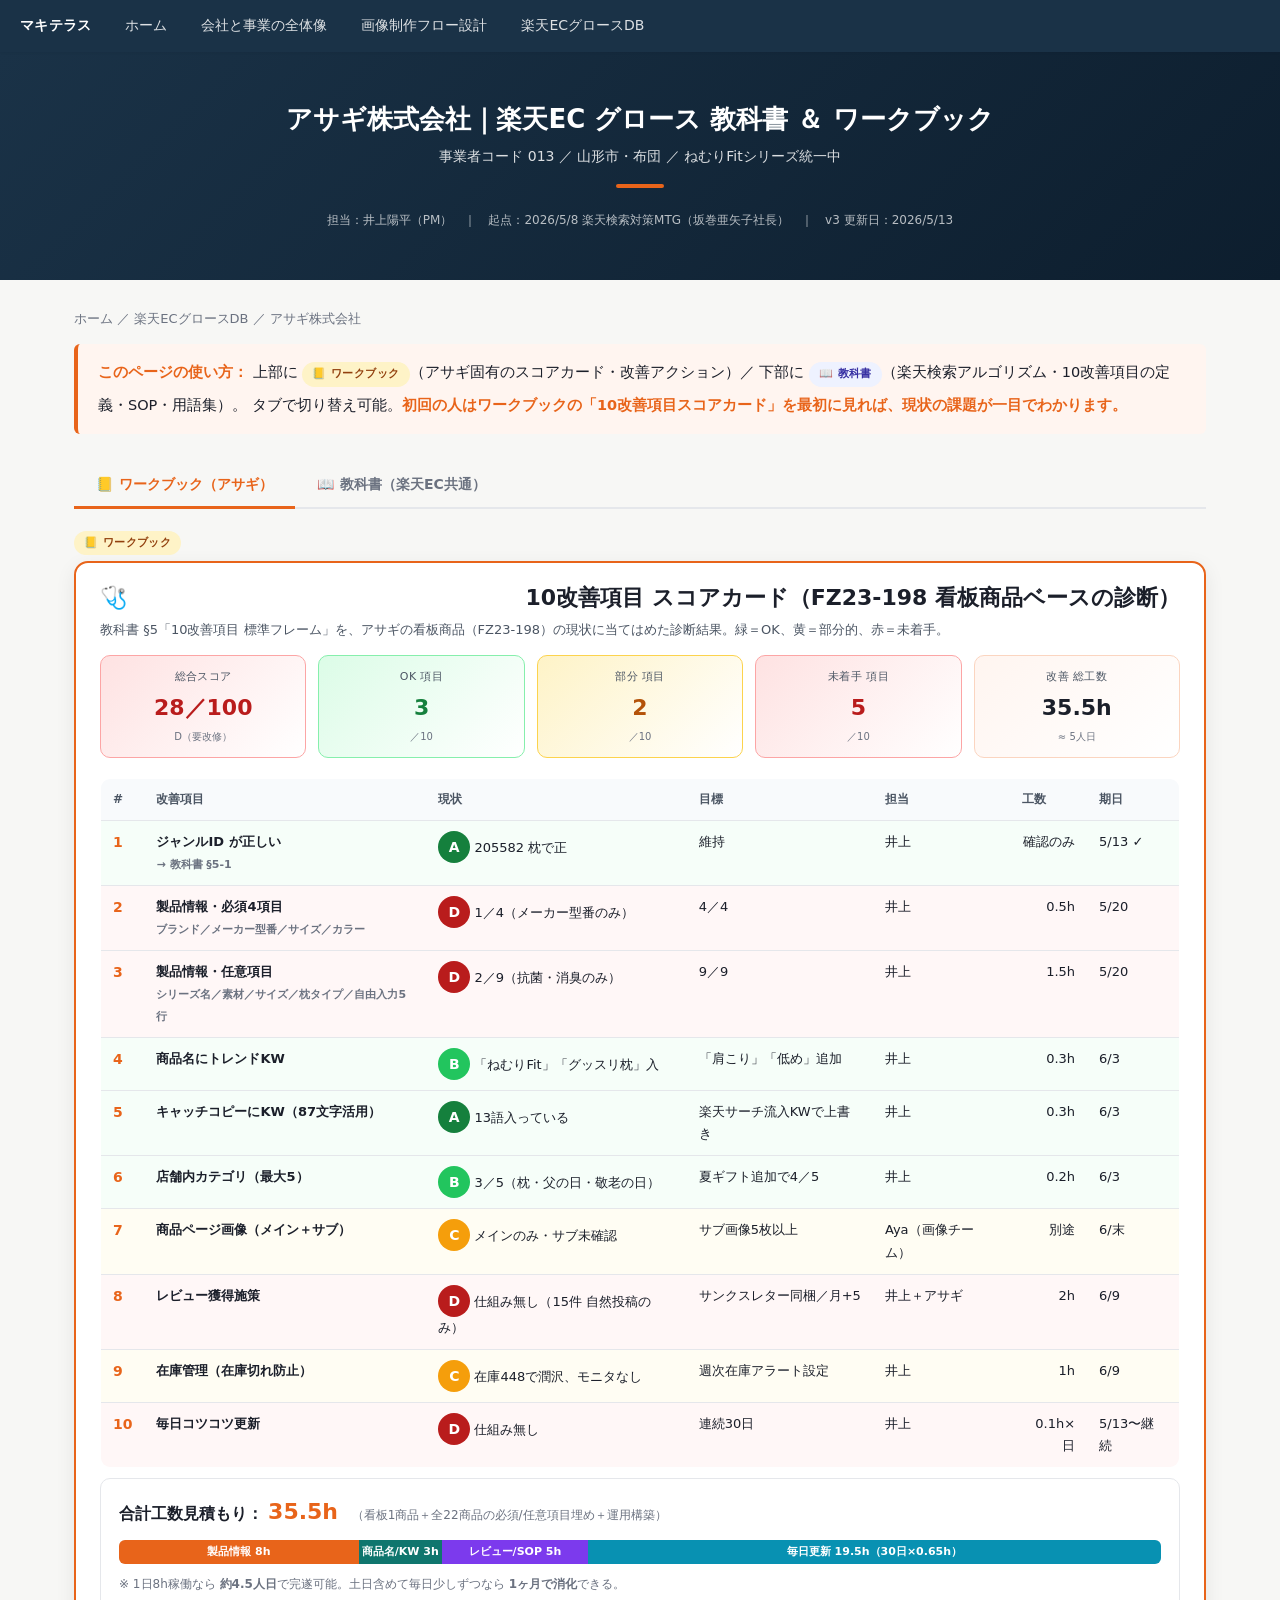
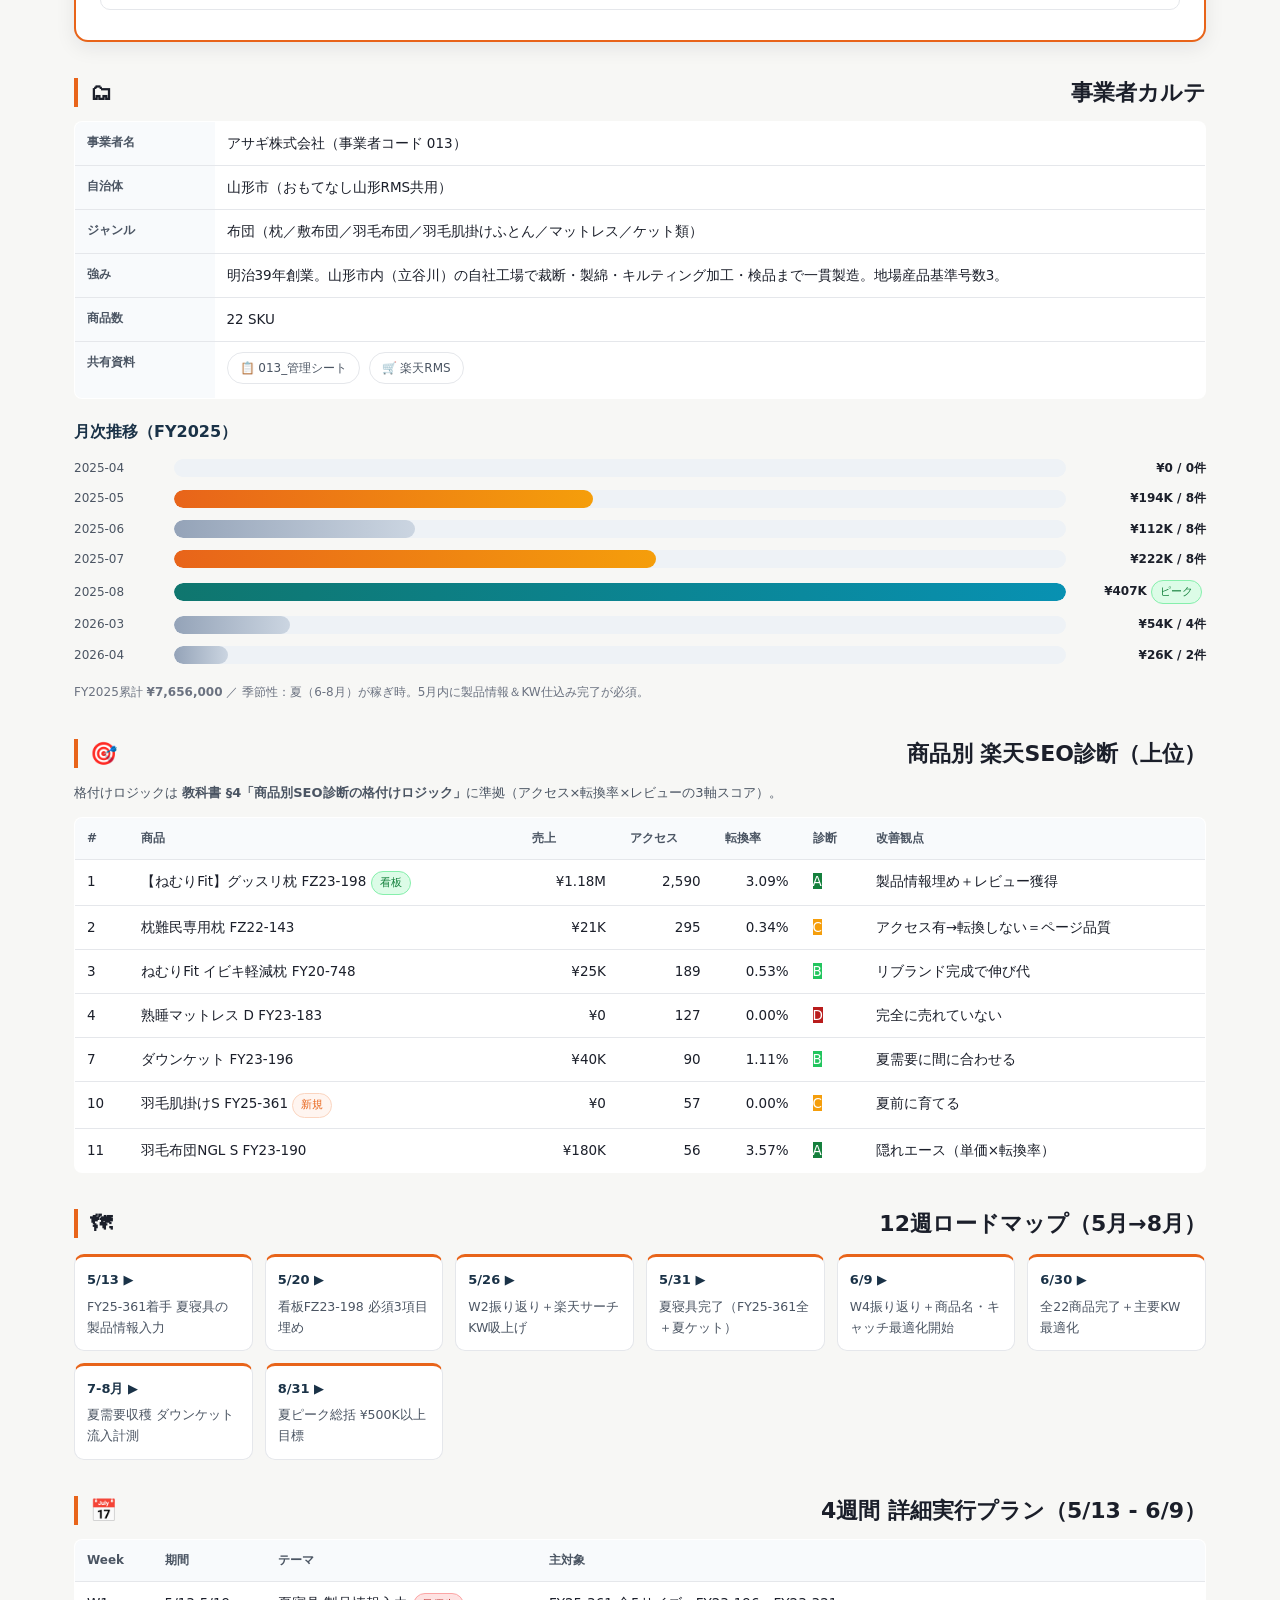
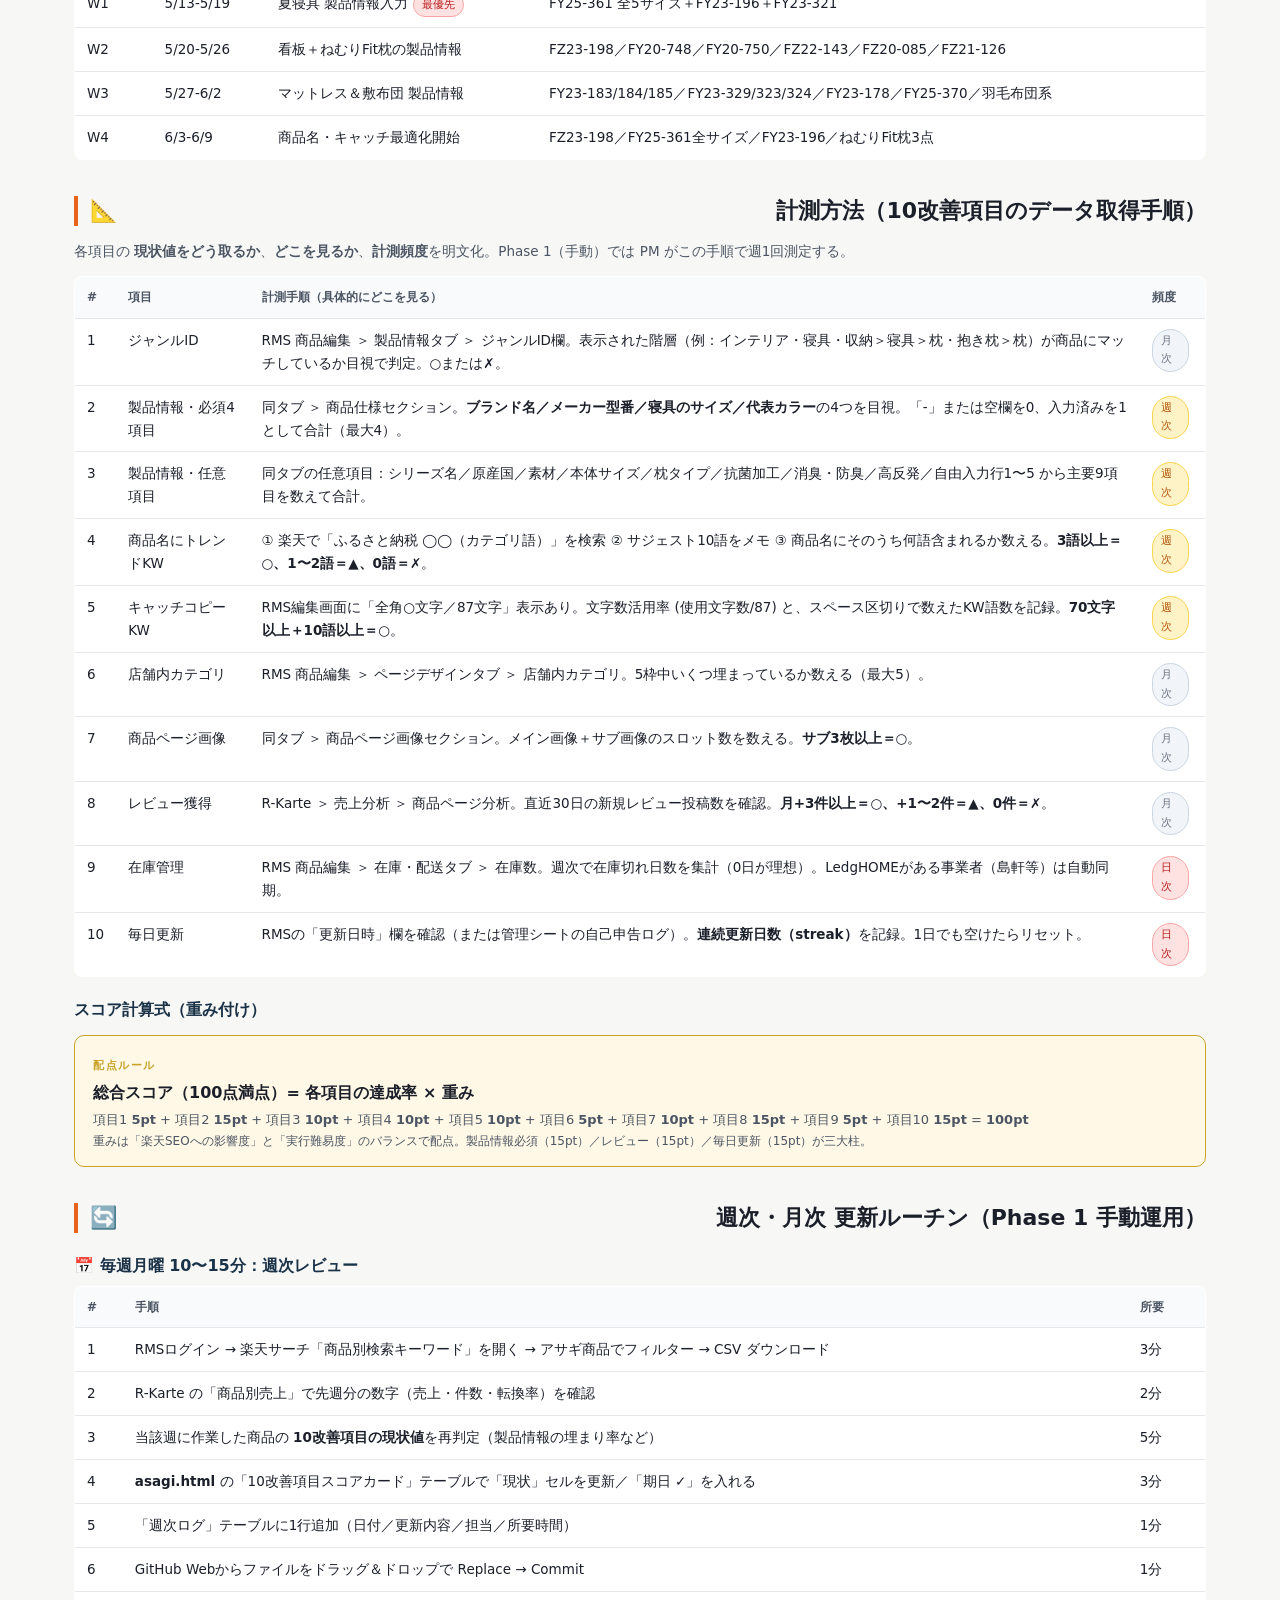
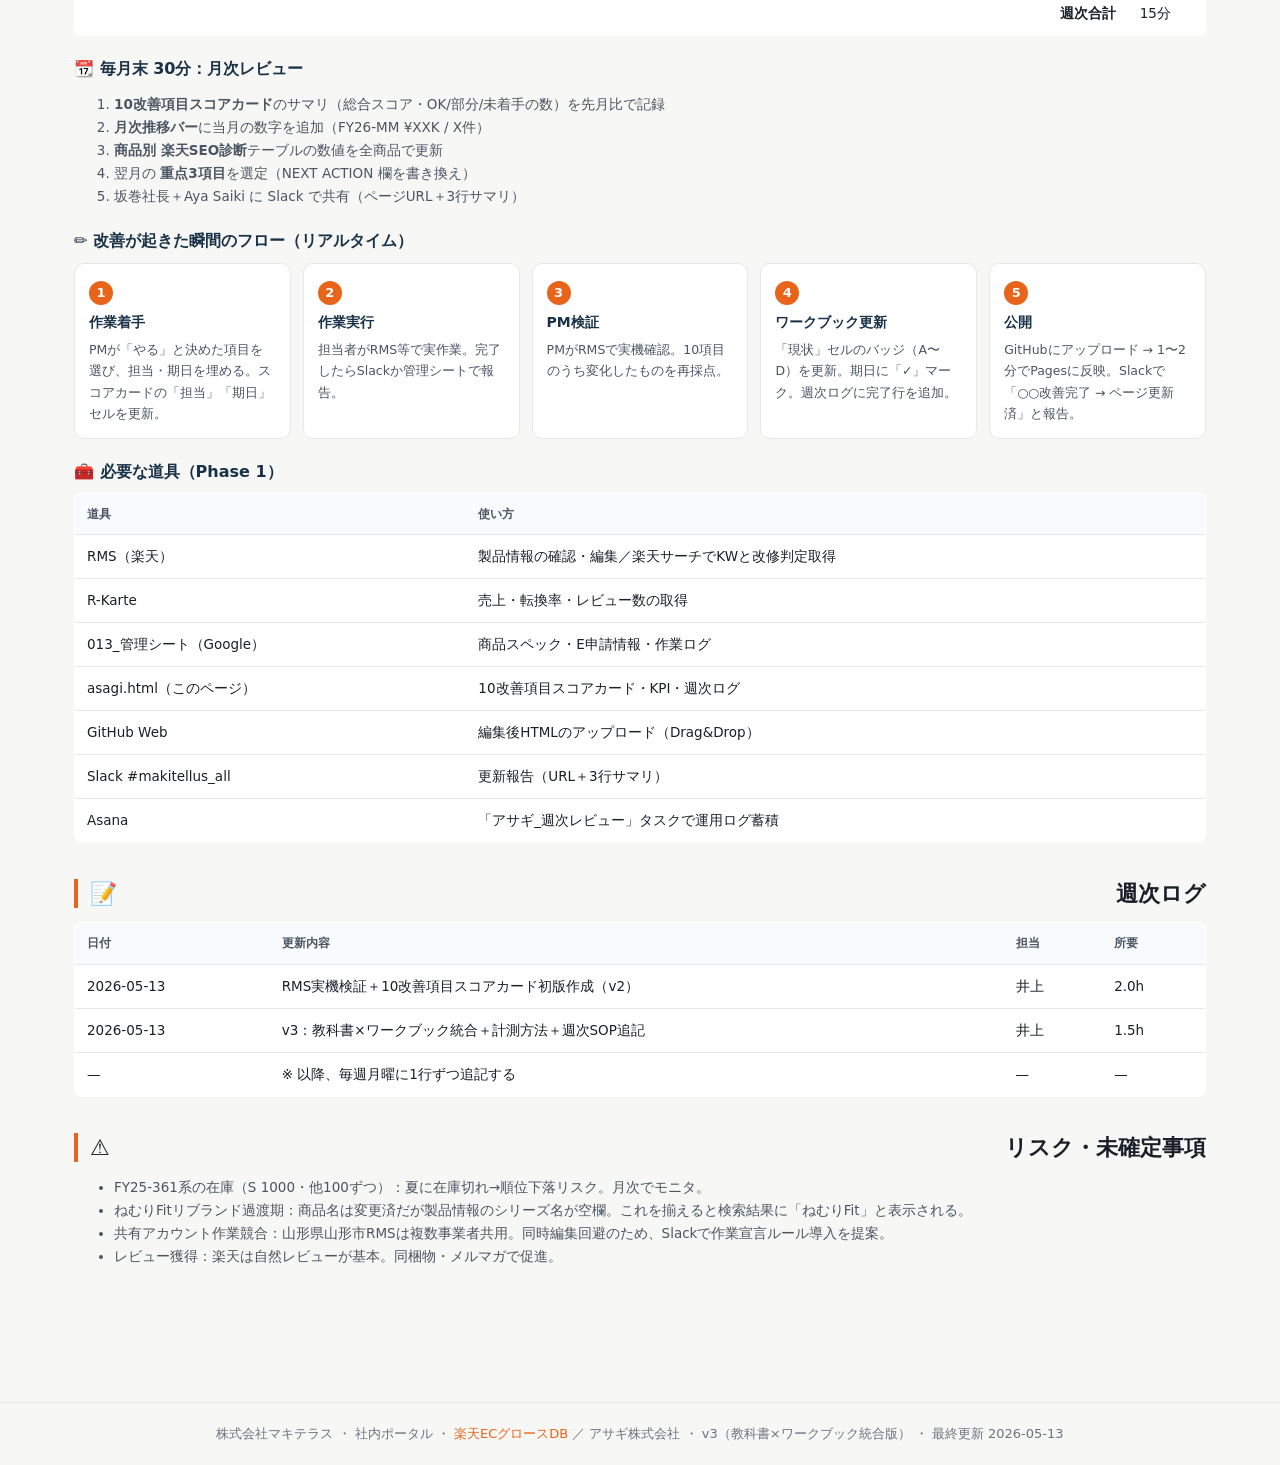
==== commit 0248962c: "Update asagi.html" ====
--- a/asagi.html
+++ b/asagi.html
@@ -3,9 +3,9 @@
 <head>
 <meta charset="utf-8">
 <meta name="viewport" content="width=device-width, initial-scale=1">
-<title>アサギ株式会社｜楽天ECグロースDB｜株式会社マキテラス 社内ポータル</title>
+<title>アサギ株式会社｜楽天ECグロース教科書＆ワークブック｜マキテラス</title>
 <style>
-/* ===== Portal Common（portal-common.css 相当を内包） ===== */
+/* ===== Portal Common ===== */
 :root{
   --primary:#1A3247; --primary-ink:#fff; --accent:#E8641A;
   --ink:#1b1f2a; --ink-soft:#4b5563; --muted:#6b7280;
@@ -15,6 +15,9 @@
   --ok:#15803d; --ok-bg:#dcfce7;
   --warn:#b45309; --warn-bg:#fef3c7;
   --bad:#b91c1c; --bad-bg:#fee2e2;
+  --info:#0891b2; --info-bg:#cffafe;
+  --tb-bg:#eef2ff; --tb-ink:#3730a3;
+  --wb-bg:#fef3c7; --wb-ink:#92400e;
   --radius:10px;
   --shadow-sm:0 1px 2px rgba(15,23,42,.06);
   --shadow-md:0 6px 20px rgba(15,23,42,.08);
@@ -24,62 +27,105 @@
 a{color:var(--accent);text-decoration:none}
 a:hover{text-decoration:underline}
 
-/* Sticky nav */
+/* Nav */
 .gnav{position:sticky;top:0;z-index:50;background:var(--primary);color:var(--primary-ink);padding:10px 20px;display:flex;gap:18px;align-items:center;box-shadow:var(--shadow-sm);font-size:14px;flex-wrap:wrap}
 .gnav .gnav-brand{font-weight:700;letter-spacing:.02em;margin-right:8px}
-.gnav a{color:var(--primary-ink);opacity:.85;padding:4px 8px;border-radius:6px;transition:background .12s,opacity .12s}
+.gnav a{color:var(--primary-ink);opacity:.85;padding:4px 8px;border-radius:6px}
 .gnav a:hover{opacity:1;background:rgba(255,255,255,.08);text-decoration:none}
-.gnav a.active{background:rgba(255,255,255,.14);opacity:1}
 
 /* Hero */
-.hero{background:linear-gradient(135deg,var(--primary),#0d1e2e);color:var(--primary-ink);padding:54px 24px;text-align:center}
-.hero h1{color:var(--primary-ink);margin:0 0 10px;font-size:28px;letter-spacing:.01em}
-.hero .tagline{color:rgba(255,255,255,.85);margin:0;font-size:15px}
+.hero{background:linear-gradient(135deg,var(--primary),#0d1e2e);color:var(--primary-ink);padding:50px 24px;text-align:center}
+.hero h1{color:var(--primary-ink);margin:0 0 8px;font-size:26px}
+.hero .tagline{color:rgba(255,255,255,.85);margin:0;font-size:14px}
 .hero .accent-bar{display:inline-block;width:48px;height:4px;background:var(--accent);border-radius:2px;margin:14px 0 0}
 .hero .meta{margin-top:14px;font-size:12px;color:rgba(255,255,255,.7)}
-.hero .meta span{margin:0 6px}
 
 /* Container */
-.container{max-width:1100px;margin:0 auto;padding:30px 24px 80px}
+.container{max-width:1180px;margin:0 auto;padding:28px 24px 80px}
 .crumb{font-size:13px;color:var(--muted);margin-bottom:14px}
 .crumb a{color:var(--muted)}
-.crumb a:hover{color:var(--accent)}
 h1,h2,h3,h4{color:var(--ink);line-height:1.35;margin-top:0}
-h2{font-size:22px;border-left:4px solid var(--accent);padding-left:12px;margin:40px 0 16px;display:flex;align-items:baseline;justify-content:space-between;gap:10px}
+h2{font-size:22px;border-left:4px solid var(--accent);padding-left:12px;margin:36px 0 14px;display:flex;align-items:baseline;justify-content:space-between;gap:10px}
 h2 .right{font-size:12px;color:var(--muted);font-weight:500}
-h3{font-size:16px;margin:24px 0 10px;color:var(--primary)}
-p{margin:0 0 1em}
+h3{font-size:16px;margin:22px 0 10px;color:var(--primary)}
+h4{font-size:14px;margin:18px 0 8px;color:var(--ink-soft)}
 
 /* TL;DR */
-.tldr{background:var(--tldr-bg);border-left:4px solid var(--tldr-border);padding:16px 20px;border-radius:6px;margin:18px 0 28px;font-size:15px}
+.tldr{background:var(--tldr-bg);border-left:4px solid var(--tldr-border);padding:16px 20px;border-radius:6px;margin:0 0 24px;font-size:14.5px}
 .tldr strong{color:var(--accent)}
 
-/* Goal grid */
-.goal-grid{display:grid;grid-template-columns:repeat(auto-fit,minmax(180px,1fr));gap:14px;margin:14px 0}
-.goal{background:var(--card);border:1px solid var(--line);border-radius:var(--radius);border-top:3px solid var(--accent);padding:18px;text-align:center}
-.goal .goal-num{font-size:22px;font-weight:700;color:var(--accent);display:block;margin-bottom:4px}
-.goal .goal-label{font-size:12px;color:var(--ink-soft);letter-spacing:.04em}
-.goal .goal-sub{font-size:11px;color:var(--muted);margin-top:4px}
-
-/* Table */
-.stake-table{width:100%;border-collapse:collapse;margin:14px 0;background:var(--card);border:1px solid var(--line);border-radius:var(--radius);overflow:hidden}
-.stake-table th,.stake-table td{padding:10px 14px;text-align:left;border-bottom:1px solid var(--line);font-size:13.5px;vertical-align:top}
-.stake-table th{background:var(--bg);font-weight:600;color:var(--ink-soft)}
-.stake-table tr:last-child td{border-bottom:0}
-.stake-table td.num{text-align:right;font-variant-numeric:tabular-nums}
-.stake-table .delta-up{color:var(--ok);font-weight:600}
-.stake-table .delta-down{color:var(--bad);font-weight:600}
+/* Mode tabs */
+.mode-tabs{display:flex;gap:0;border-bottom:2px solid var(--line);margin:24px 0 18px;position:sticky;top:42px;background:var(--bg);z-index:40;padding-top:6px}
+.mode-tab{flex:0 0 auto;padding:12px 22px;background:transparent;border:0;font-size:14px;font-weight:600;color:var(--muted);cursor:pointer;border-bottom:3px solid transparent;margin-bottom:-2px;font-family:inherit}
+.mode-tab .ico{margin-right:6px}
+.mode-tab.active{color:var(--accent);border-bottom-color:var(--accent)}
+.mode-tab:hover:not(.active){color:var(--ink)}
+.mode-pane{display:none}
+.mode-pane.active{display:block}
+.mode-label{display:inline-block;padding:3px 10px;border-radius:999px;font-size:11px;font-weight:700;letter-spacing:.04em;margin-bottom:6px}
+.mode-label.workbook{background:var(--wb-bg);color:var(--wb-ink)}
+.mode-label.textbook{background:var(--tb-bg);color:var(--tb-ink)}
+
+/* Scorecard */
+.scorecard{background:#fff;border:2px solid var(--accent);border-radius:14px;padding:20px 24px;margin:0 0 24px;box-shadow:var(--shadow-md)}
+.scorecard h2{margin-top:0;border-left:0;padding-left:0}
+.scorecard .summary{display:grid;grid-template-columns:repeat(auto-fit,minmax(140px,1fr));gap:12px;margin:14px 0 20px}
+.sc-tile{background:linear-gradient(135deg,#fff5f0,#fff);border:1px solid #fbd5c0;border-radius:10px;padding:12px 14px;text-align:center}
+.sc-tile.ok{background:linear-gradient(135deg,#dcfce7,#fff);border-color:#86efac}
+.sc-tile.warn{background:linear-gradient(135deg,#fef3c7,#fff);border-color:#fcd34d}
+.sc-tile.bad{background:linear-gradient(135deg,#fee2e2,#fff);border-color:#fca5a5}
+.sc-tile .l{font-size:11px;color:var(--ink-soft);letter-spacing:.04em}
+.sc-tile .v{font-size:22px;font-weight:700;color:var(--ink);margin-top:2px}
+.sc-tile.ok .v{color:var(--ok)}
+.sc-tile.warn .v{color:var(--warn)}
+.sc-tile.bad .v{color:var(--bad)}
+.sc-tile .s{font-size:10px;color:var(--muted);margin-top:2px}
+
+/* Score table */
+.score-table{width:100%;border-collapse:collapse;font-size:13px;background:#fff;border:1px solid var(--line);border-radius:10px;overflow:hidden}
+.score-table th,.score-table td{padding:10px 12px;text-align:left;border-bottom:1px solid var(--line);vertical-align:top}
+.score-table th{background:#f8fafc;font-weight:600;color:var(--ink-soft);font-size:12px}
+.score-table tr:last-child td{border-bottom:0}
+.score-table td.num{text-align:right;font-variant-numeric:tabular-nums}
+.score-table tr.row-ok{background:#f6fef9}
+.score-table tr.row-warn{background:#fffdf3}
+.score-table tr.row-bad{background:#fff7f7}
+.score-table .item-no{font-weight:700;color:var(--accent);font-variant-numeric:tabular-nums;font-size:14px}
+.score-table .item-name{font-weight:600}
+.score-table .grade{display:inline-block;width:32px;height:32px;line-height:32px;text-align:center;border-radius:50%;font-weight:700;font-size:14px}
+.grade-A{background:var(--ok);color:#fff}
+.grade-B{background:#22c55e;color:#fff}
+.grade-C{background:#f59e0b;color:#fff}
+.grade-D{background:var(--bad);color:#fff}
+.grade-X{background:var(--muted);color:#fff}
+
+/* Tables */
+table.tbl{width:100%;border-collapse:collapse;margin:10px 0;font-size:13.5px;background:#fff;border:1px solid var(--line);border-radius:8px;overflow:hidden}
+table.tbl th,table.tbl td{padding:10px 12px;text-align:left;border-bottom:1px solid var(--line);vertical-align:top}
+table.tbl th{background:#f8fafc;font-weight:600;color:var(--ink-soft);font-size:12px}
+table.tbl tr:last-child td{border-bottom:0}
+table.tbl td.num{text-align:right;font-variant-numeric:tabular-nums}
 
 /* Pills */
-.pill{display:inline-block;padding:2px 8px;border-radius:999px;font-size:11px;background:#fff5f0;color:var(--accent);border:1px solid #fbd5c0;margin-right:4px}
+.pill{display:inline-block;padding:2px 8px;border-radius:999px;font-size:11px;background:#fff5f0;color:var(--accent);border:1px solid #fbd5c0;margin-right:4px;font-weight:500}
 .pill.muted{background:#f1f5f9;color:var(--muted);border-color:#cbd5e1}
 .pill.ok{background:var(--ok-bg);color:var(--ok);border-color:#86efac}
 .pill.warn{background:var(--warn-bg);color:var(--warn);border-color:#fcd34d}
 .pill.bad{background:var(--bad-bg);color:var(--bad);border-color:#fca5a5}
-.pill.info{background:#dbeafe;color:#1e40af;border-color:#93c5fd}
+.pill.info{background:var(--info-bg);color:var(--info);border-color:#67e8f9}
+
+/* Focus banner */
+.focus-strip{background:var(--focus-bg);border:1px solid var(--focus-border);border-radius:var(--radius);padding:14px 18px;margin:14px 0}
+.focus-strip .focus-label{display:inline-block;font-size:11px;letter-spacing:.14em;font-weight:700;color:var(--focus-border);margin-bottom:6px}
+.focus-strip h3{margin:0 0 6px;font-size:16px;color:var(--ink)}
+.focus-strip p{margin:0;font-size:13.5px;color:var(--ink-soft)}
+.focus-strip.bad{background:#fee2e2;border-color:#fca5a5}
+.focus-strip.bad .focus-label{color:var(--bad)}
+.focus-strip.info{background:var(--info-bg);border-color:var(--info)}
+.focus-strip.info .focus-label{color:var(--info)}
 
 /* Bar chart */
-.bar-chart{margin:10px 0}
+.bar-chart{margin:8px 0}
 .bar-line{display:grid;grid-template-columns:90px 1fr 130px;gap:10px;align-items:center;padding:5px 0;font-size:13px}
 .bar-line .lbl{color:var(--ink-soft);font-size:12px}
 .bar-line .v{text-align:right;font-variant-numeric:tabular-nums;font-weight:600;font-size:12px}
@@ -89,55 +135,62 @@
 .bar-fill.peak{background:linear-gradient(90deg,#0f766e,#0891b2)}
 
 /* Strategy grid */
-.strategy{display:grid;grid-template-columns:repeat(auto-fit,minmax(220px,1fr));gap:12px;margin:12px 0}
-.strategy .it{background:var(--card);border:1px solid var(--line);border-radius:var(--radius);padding:14px}
+.strategy{display:grid;grid-template-columns:repeat(auto-fit,minmax(200px,1fr));gap:12px;margin:12px 0}
+.strategy .it{background:#fff;border:1px solid var(--line);border-radius:var(--radius);padding:14px}
 .strategy .it .n{display:inline-block;width:24px;height:24px;line-height:24px;text-align:center;border-radius:50%;background:var(--accent);color:#fff;font-weight:700;font-size:13px;margin-bottom:6px}
 .strategy .it .t{font-weight:700;font-size:14px;color:var(--primary);margin-bottom:4px}
 .strategy .it .d{font-size:12.5px;color:var(--ink-soft)}
 
-/* Focus banner */
-.focus-strip{background:var(--focus-bg);border:1px solid var(--focus-border);border-radius:var(--radius);padding:16px 20px;margin:18px 0}
-.focus-strip .focus-label{display:inline-block;font-size:11px;letter-spacing:.14em;font-weight:700;color:var(--focus-border);margin-bottom:6px}
-.focus-strip h3{margin:0 0 6px;font-size:17px;color:var(--ink)}
-.focus-strip p{margin:0;font-size:14px;color:var(--ink-soft)}
-.focus-strip.bad{background:#fee2e2;border-color:#fca5a5}
-.focus-strip.bad .focus-label{color:var(--bad)}
-
 /* Roadmap */
-.roadmap-grid{display:grid;grid-template-columns:repeat(auto-fit,minmax(160px,1fr));gap:12px;margin:18px 0}
-.roadmap-grid .step{background:var(--card);border:1px solid var(--line);border-top:3px solid var(--accent);border-radius:var(--radius);padding:14px;font-size:13px}
-.roadmap-grid .step .yr{font-weight:700;color:var(--primary);display:block;margin-bottom:4px;font-size:13px}
+.roadmap-grid{display:grid;grid-template-columns:repeat(auto-fit,minmax(160px,1fr));gap:12px;margin:16px 0}
+.roadmap-grid .step{background:#fff;border:1px solid var(--line);border-top:3px solid var(--accent);border-radius:var(--radius);padding:12px;font-size:13px}
+.roadmap-grid .step .yr{font-weight:700;color:var(--primary);display:block;margin-bottom:4px}
 .roadmap-grid .step .desc{color:var(--ink-soft);font-size:12.5px}
 
-/* Card grid */
-.card-grid{display:grid;grid-template-columns:repeat(auto-fit,minmax(260px,1fr));gap:18px;margin:18px 0 28px}
-.card-mini{background:var(--card);border:1px solid var(--line);border-left:4px solid var(--accent);border-radius:var(--radius);padding:16px 18px;font-size:13.5px}
-.card-mini h4{margin:0 0 6px;color:var(--primary);font-size:14px}
-.card-mini p{margin:0;color:var(--ink-soft);font-size:13px}
-
-/* TOC */
-.toc{background:var(--card);border:1px solid var(--line);border-radius:var(--radius);padding:14px 18px;font-size:13.5px;margin:0 0 24px}
+/* Mini cards */
+.mini-grid{display:grid;grid-template-columns:repeat(auto-fit,minmax(240px,1fr));gap:12px;margin:14px 0}
+.mini-card{background:#fff;border:1px solid var(--line);border-left:4px solid var(--accent);border-radius:var(--radius);padding:14px}
+.mini-card h4{margin:0 0 6px;color:var(--primary);font-size:14px}
+.mini-card p{margin:0;color:var(--ink-soft);font-size:13px}
+
+/* TOC inside textbook */
+.toc{background:#fff;border:1px solid var(--line);border-radius:var(--radius);padding:14px 18px;font-size:13.5px;margin:0 0 18px}
 .toc strong{display:block;margin-bottom:6px;color:var(--primary)}
 .toc a{color:var(--ink-soft);display:inline-block;padding:3px 10px 3px 0;margin-right:6px}
 .toc a:hover{color:var(--accent)}
 
+/* Details */
+details{background:#fff;border:1px solid var(--line);border-radius:var(--radius);padding:10px 14px;margin:8px 0}
+details summary{cursor:pointer;font-weight:600;color:var(--primary)}
+details pre{background:var(--bg);padding:12px;border-radius:6px;font-size:12px;overflow-x:auto;margin:8px 0 0;line-height:1.6}
+
 /* Buttons */
-.btn-out{display:inline-block;font-size:12px;color:var(--ink-soft);padding:5px 12px;background:#fff;border:1px solid var(--line);border-radius:999px;margin-right:4px}
+.btn-out{display:inline-block;font-size:12px;color:var(--ink-soft);padding:5px 12px;background:#fff;border:1px solid var(--line);border-radius:999px;margin-right:4px;margin-bottom:4px}
 .btn-out:hover{border-color:var(--accent);color:var(--accent);text-decoration:none}
 
-/* Details */
-details{background:var(--card);border:1px solid var(--line);border-radius:var(--radius);padding:12px 16px;margin:10px 0}
-details summary{cursor:pointer;font-weight:600;color:var(--primary)}
-details pre{background:var(--bg);padding:12px;border-radius:6px;font-size:12px;overflow-x:auto;margin:10px 0 0;line-height:1.6}
+/* Effort calculator */
+.effort-box{background:#fff;border:1px solid var(--line);border-radius:var(--radius);padding:14px 18px;margin:10px 0}
+.effort-box .total{font-size:22px;font-weight:700;color:var(--accent)}
+.effort-box .total small{font-size:12px;color:var(--muted);font-weight:500;margin-left:6px}
+.effort-bar{height:24px;background:#eef2f6;border-radius:6px;overflow:hidden;margin:10px 0;display:flex}
+.effort-bar .seg{height:100%;display:flex;align-items:center;justify-content:center;font-size:11px;color:#fff;font-weight:600}
+.effort-bar .seg.s1{background:var(--accent)}
+.effort-bar .seg.s2{background:#0f766e}
+.effort-bar .seg.s3{background:#7c3aed}
+.effort-bar .seg.s4{background:#0891b2}
+
+/* Section label */
+.sec-icon{font-size:22px;margin-right:6px}
 
 /* Footer */
 .site-footer{border-top:1px solid var(--line);padding:20px 0;margin-top:40px;text-align:center;font-size:13px;color:var(--muted)}
 
 @media (max-width:720px){
   .gnav{gap:8px;font-size:13px;padding:8px 14px}
-  .container{padding:24px 14px 60px}
-  .hero{padding:38px 16px}
-  .hero h1{font-size:22px}
+  .container{padding:22px 14px 60px}
+  .hero{padding:36px 16px}
+  .hero h1{font-size:20px}
+  .mode-tab{padding:10px 14px;font-size:13px}
   .bar-line{grid-template-columns:70px 1fr 110px}
 }
 </style>
@@ -153,14 +206,10 @@
 </nav>
 
 <section class="hero">
-  <h1>アサギ株式会社｜楽天ふるさと納税 検索順位アップ アクションプラン</h1>
+  <h1>アサギ株式会社｜楽天EC グロース 教科書 ＆ ワークブック</h1>
   <p class="tagline">事業者コード 013 ／ 山形市・布団 ／ ねむりFitシリーズ統一中</p>
   <div class="accent-bar"></div>
-  <div class="meta">
-    <span>担当：井上陽平（PM）</span>｜
-    <span>起点MTG：2026/5/8 楽天検索対策MTG（坂巻亜矢子社長）</span>｜
-    <span>v2 更新日：2026/5/13</span>
-  </div>
+  <div class="meta">担当：井上陽平（PM）　｜　起点：2026/5/8 楽天検索対策MTG（坂巻亜矢子社長）　｜　v3 更新日：2026/5/13</div>
 </section>
 
 <div class="container">
@@ -171,408 +220,604 @@
 
   <!-- TL;DR -->
   <div class="tldr">
-    <strong>3行でわかるアサギグロース：</strong>
-    売上の97.8%がFZ23-198「グッスリ枕」1商品に依存（転換率3.09%・優秀）、残り21商品は転換率0〜1%台で構造的にページ品質要改善 ／
-    5/13のRMS実機検証で <strong>看板商品ですら製品情報の必須欄（ブランド・サイズ・カラー）が空欄</strong>と判明 ／
-    夏ピーク（6〜8月）に間に合わせるため、<strong>5月内に夏寝具7商品の製品情報入力</strong>を完了させるのが最優先。
-  </div>
-
-  <!-- TOC -->
-  <div class="toc">
-    <strong>このページの目次</strong>
-    <a href="#kpi">① KPIサマリ</a>
-    <a href="#whatsnew">② RMS実機確認結果</a>
-    <a href="#mtg">③ MTG共通戦略</a>
-    <a href="#asagi">④ 事業者現状</a>
-    <a href="#diagnosis">⑤ 商品別SEO診断</a>
-    <a href="#rms">⑥ RMS仕様</a>
-    <a href="#tools">⑦ 楽天サーチ／関連KW</a>
-    <a href="#roadmap">⑧ 12週ロードマップ</a>
-    <a href="#plan">⑨ 4週間プラン</a>
-    <a href="#sop">⑩ 作業SOP</a>
-    <a href="#kw">⑪ キーワード戦略</a>
-    <a href="#kpi-target">⑫ KPI目標</a>
-    <a href="#risk">⑬ リスク</a>
-  </div>
-
-  <!-- ============== ① KPI ============== -->
-  <h2 id="kpi">① KPIサマリ</h2>
-  <div class="goal-grid">
-    <div class="goal">
-      <span class="goal-num">¥7.66M</span>
-      <span class="goal-label">FY25 年度累計</span>
-      <div class="goal-sub">全ポータル合算</div>
+    <strong>このページの使い方：</strong>
+    上部に <span class="mode-label workbook">📒 ワークブック</span>（アサギ固有のスコアカード・改善アクション）／
+    下部に <span class="mode-label textbook">📖 教科書</span>（楽天検索アルゴリズム・10改善項目の定義・SOP・用語集）。
+    タブで切り替え可能。<strong>初回の人はワークブックの「10改善項目スコアカード」を最初に見れば、現状の課題が一目でわかります。</strong>
+  </div>
+
+  <!-- Mode Tabs -->
+  <div class="mode-tabs">
+    <button class="mode-tab active" data-target="workbook">
+      <span class="ico">📒</span>ワークブック（アサギ）
+    </button>
+    <button class="mode-tab" data-target="textbook">
+      <span class="ico">📖</span>教科書（楽天EC共通）
+    </button>
+  </div>
+
+  <!-- ============================================================ -->
+  <!-- WORKBOOK PANE                                                -->
+  <!-- ============================================================ -->
+  <div class="mode-pane active" id="pane-workbook">
+
+  <span class="mode-label workbook">📒 ワークブック</span>
+
+  <!-- === 10改善項目 スコアカード === -->
+  <div class="scorecard">
+    <h2 style="border:0;padding:0;margin-bottom:6px"><span class="sec-icon">🩺</span>10改善項目 スコアカード（FZ23-198 看板商品ベースの診断）</h2>
+    <p style="font-size:13px;color:var(--ink-soft);margin:0 0 12px">教科書 §5「10改善項目 標準フレーム」を、アサギの看板商品（FZ23-198）の現状に当てはめた診断結果。緑＝OK、黄＝部分的、赤＝未着手。</p>
+
+    <!-- サマリ -->
+    <div class="summary">
+      <div class="sc-tile bad"><div class="l">総合スコア</div><div class="v">28／100</div><div class="s">D（要改修）</div></div>
+      <div class="sc-tile ok"><div class="l">OK 項目</div><div class="v">3</div><div class="s">／10</div></div>
+      <div class="sc-tile warn"><div class="l">部分 項目</div><div class="v">2</div><div class="s">／10</div></div>
+      <div class="sc-tile bad"><div class="l">未着手 項目</div><div class="v">5</div><div class="s">／10</div></div>
+      <div class="sc-tile"><div class="l">改善 総工数</div><div class="v">35.5h</div><div class="s">≈ 5人日</div></div>
     </div>
-    <div class="goal">
-      <span class="goal-num">¥26K</span>
-      <span class="goal-label">FY26 4月実績</span>
-      <div class="goal-sub">看板商品1点のみ／2件</div>
+
+    <!-- 10項目テーブル -->
+    <table class="score-table">
+      <tr>
+        <th>#</th><th>改善項目</th><th>現状</th><th>目標</th><th>担当</th><th class="num">工数</th><th>期日</th>
+      </tr>
+      <tr class="row-ok">
+        <td class="item-no">1</td>
+        <td class="item-name">ジャンルID が正しい<br><span style="font-size:11px;color:var(--muted)">→ 教科書 §5-1</span></td>
+        <td><span class="grade grade-A">A</span> 205582 枕で正</td>
+        <td>維持</td>
+        <td>井上</td>
+        <td class="num">確認のみ</td>
+        <td>5/13 ✓</td>
+      </tr>
+      <tr class="row-bad">
+        <td class="item-no">2</td>
+        <td class="item-name">製品情報・必須4項目<br><span style="font-size:11px;color:var(--muted)">ブランド／メーカー型番／サイズ／カラー</span></td>
+        <td><span class="grade grade-D">D</span> 1／4（メーカー型番のみ）</td>
+        <td>4／4</td>
+        <td>井上</td>
+        <td class="num">0.5h</td>
+        <td>5/20</td>
+      </tr>
+      <tr class="row-bad">
+        <td class="item-no">3</td>
+        <td class="item-name">製品情報・任意項目<br><span style="font-size:11px;color:var(--muted)">シリーズ名／素材／サイズ／枕タイプ／自由入力5行</span></td>
+        <td><span class="grade grade-D">D</span> 2／9（抗菌・消臭のみ）</td>
+        <td>9／9</td>
+        <td>井上</td>
+        <td class="num">1.5h</td>
+        <td>5/20</td>
+      </tr>
+      <tr class="row-ok">
+        <td class="item-no">4</td>
+        <td class="item-name">商品名にトレンドKW</td>
+        <td><span class="grade grade-B">B</span> 「ねむりFit」「グッスリ枕」入</td>
+        <td>「肩こり」「低め」追加</td>
+        <td>井上</td>
+        <td class="num">0.3h</td>
+        <td>6/3</td>
+      </tr>
+      <tr class="row-ok">
+        <td class="item-no">5</td>
+        <td class="item-name">キャッチコピーにKW（87文字活用）</td>
+        <td><span class="grade grade-A">A</span> 13語入っている</td>
+        <td>楽天サーチ流入KWで上書き</td>
+        <td>井上</td>
+        <td class="num">0.3h</td>
+        <td>6/3</td>
+      </tr>
+      <tr class="row-ok">
+        <td class="item-no">6</td>
+        <td class="item-name">店舗内カテゴリ（最大5）</td>
+        <td><span class="grade grade-B">B</span> 3／5（枕・父の日・敬老の日）</td>
+        <td>夏ギフト追加で4／5</td>
+        <td>井上</td>
+        <td class="num">0.2h</td>
+        <td>6/3</td>
+      </tr>
+      <tr class="row-warn">
+        <td class="item-no">7</td>
+        <td class="item-name">商品ページ画像（メイン＋サブ）</td>
+        <td><span class="grade grade-C">C</span> メインのみ・サブ未確認</td>
+        <td>サブ画像5枚以上</td>
+        <td>Aya（画像チーム）</td>
+        <td class="num">別途</td>
+        <td>6/末</td>
+      </tr>
+      <tr class="row-bad">
+        <td class="item-no">8</td>
+        <td class="item-name">レビュー獲得施策</td>
+        <td><span class="grade grade-D">D</span> 仕組み無し（15件 自然投稿のみ）</td>
+        <td>サンクスレター同梱／月+5</td>
+        <td>井上＋アサギ</td>
+        <td class="num">2h</td>
+        <td>6/9</td>
+      </tr>
+      <tr class="row-warn">
+        <td class="item-no">9</td>
+        <td class="item-name">在庫管理（在庫切れ防止）</td>
+        <td><span class="grade grade-C">C</span> 在庫448で潤沢、モニタなし</td>
+        <td>週次在庫アラート設定</td>
+        <td>井上</td>
+        <td class="num">1h</td>
+        <td>6/9</td>
+      </tr>
+      <tr class="row-bad">
+        <td class="item-no">10</td>
+        <td class="item-name">毎日コツコツ更新</td>
+        <td><span class="grade grade-D">D</span> 仕組み無し</td>
+        <td>連続30日</td>
+        <td>井上</td>
+        <td class="num">0.1h×日</td>
+        <td>5/13〜継続</td>
+      </tr>
+    </table>
+
+    <!-- 工数見える化 -->
+    <div class="effort-box">
+      <div><strong>合計工数見積もり：</strong> <span class="total">35.5h <small>（看板1商品＋全22商品の必須/任意項目埋め＋運用構築）</small></span></div>
+      <div class="effort-bar">
+        <div class="seg s1" style="width:23%">製品情報 8h</div>
+        <div class="seg s2" style="width:8%">商品名/KW 3h</div>
+        <div class="seg s3" style="width:14%">レビュー/SOP 5h</div>
+        <div class="seg s4" style="width:55%">毎日更新 19.5h（30日×0.65h）</div>
+      </div>
+      <p style="font-size:12px;color:var(--muted);margin:6px 0 0">※ 1日8h稼働なら <strong>約4.5人日</strong>で完遂可能。土日含めて毎日少しずつなら <strong>1ヶ月で消化</strong>できる。</p>
     </div>
-    <div class="goal">
-      <span class="goal-num">97.8%</span>
-      <span class="goal-label">看板売上シェア</span>
-      <div class="goal-sub">FZ23-198 1商品依存</div>
-    </div>
-    <div class="goal">
-      <span class="goal-num">3.09%</span>
-      <span class="goal-label">看板転換率</span>
-      <div class="goal-sub">優秀。他は0〜1%台</div>
-    </div>
-  </div>
-
-  <div class="focus-strip bad">
-    <span class="focus-label">v2で判明した重大事実</span>
-    <h3>看板商品 FZ23-198 ですら、製品情報の必須項目が空欄のまま</h3>
-    <p>5/13にRMS実機で確認 → ブランド名・寝具のサイズ・代表カラーが「-（未入力）」。
-    商品名は「ねむりFitシリーズ」にリブランド済みだが、製品情報側は追従していない。
-    これがアサギ商品が検索結果に「サイズ」「素材」「ブランド」と表示されない構造的要因。</p>
-  </div>
-
-  <!-- ============== ② v2新規 ============== -->
-  <h2 id="whatsnew">② RMS実機確認結果（5/13）</h2>
-  <p style="font-size:14px;color:var(--ink-soft)">5/13に <code style="background:#f3f4f6;padding:2px 5px;border-radius:4px;font-size:12px">https://mainmenu.rms.rakuten.co.jp/</code> にログインし、看板商品 FZ23-198 を実機で開いて以下を確認。</p>
-  <table class="stake-table">
-    <tr><th>項目</th><th>議事録の記述</th><th>RMS実機確認</th><th>判定</th></tr>
-    <tr><td>商品一覧 インライン編集</td><td>「修正」ボタンから可能</td><td>各商品行に「修正」リンクがあり、「一覧に反映」→右上「更新」で確定</td><td><span class="pill ok">議事録通り</span></td></tr>
-    <tr><td>商品編集画面のタブ</td><td>「製品情報」「ページデザイン」あり</td><td>バリエーション／販売・価格／在庫・配送／<strong>製品情報</strong>／ページデザイン／定期購入 の6タブ</td><td><span class="pill ok">議事録通り</span></td></tr>
-    <tr><td>FZ23-198 の製品情報入力状況</td><td>言及なし</td><td><strong>必須項目「ブランド名」「寝具のサイズ」「代表カラー」が空欄</strong>。メーカー型番＝アサギ株式会社、原産国＝日本、抗菌加工＝有、消臭・防臭＝有のみ入力済。</td><td><span class="pill bad">最優先で改修</span></td></tr>
-    <tr><td>関連キーワード入力欄</td><td>場所未特定（佐藤フル氏に確認予定）</td><td><strong>商品編集画面内には独立欄なし</strong>。実態は <strong>キャッチコピー欄（全角87文字）にKWを並べる方式</strong>。別途 R-Karte ＞ 楽天サーチ ＞ <strong>関連キーワード・ユーザトレンド</strong>分析がKW選定の一次情報源。</td><td><span class="pill info">場所特定</span></td></tr>
-    <tr><td>楽天サーチでの流入KW</td><td>データ分析で確認可、CSV可</td><td>R-Karte ＞ アクセス・流入分析 ＞ 楽天サーチ。商品×KW×アクセス×転換率×順位＋RMSによる<strong>「アクセス数を増やそう」「転換率を上げよう」「Good」</strong>の自動判定。CSV可。</td><td><span class="pill ok">議事録通り＋判定機能</span></td></tr>
-    <tr><td>店舗内カテゴリ</td><td>言及なし</td><td>FZ23-198は「寝具\枕／父の日／敬老の日」設定済。季節カテゴリも有効活用可能。</td><td><span class="pill info">追加発見</span></td></tr>
-    <tr><td>店舗全体（おもてなし山形）</td><td>言及なし</td><td>5/1〜5/12実績：売上 ¥59,961,000（前月比+60%、前年比+25%）／転換率12.65％／改修対象110＋103件。</td><td><span class="pill info">全体KPI把握</span></td></tr>
-  </table>
-
-  <div class="focus-strip">
-    <span class="focus-label">結論</span>
-    <h3>「関連キーワード」の正体（v2特定）</h3>
-    <p>商品編集UIには独立した入力欄は存在せず、<strong>キャッチコピー欄＋楽天サーチ「関連キーワード・ユーザトレンド」分析機能</strong>で代替される設計。
-    坂巻社長が佐藤フル氏に確認予定だった件は、<strong>「商品名・キャッチコピーに反映する」が答え</strong>になりそう。</p>
-  </div>
-
-  <!-- ============== ③ MTG ============== -->
-  <h2 id="mtg">③ 5/8 楽天検索対策MTG 共通戦略</h2>
-  <div class="strategy">
-    <div class="it"><span class="n">1</span><div class="t">製品情報タブを埋める</div><div class="d">商品仕様（ブランド・サイズ・原産国・素材・重量）を必須項目から。検索結果に詳細表示で差別化。</div></div>
-    <div class="it"><span class="n">2</span><div class="t">ジャンルIDの正確性</div><div class="d">間違ったジャンルが設定されていることがある。製品情報入力時に必ず確認。</div></div>
-    <div class="it"><span class="n">3</span><div class="t">商品名＋キャッチコピー</div><div class="d">トレンドKW（楽天サジェスト＋関連KW・ユーザトレンド）を商品名＋キャッチに反映。スパムは避ける。</div></div>
-    <div class="it"><span class="n">4</span><div class="t">毎日コツコツ更新</div><div class="d">1日1項目でも更新するとアルゴリズム上で順位が上がる。1文字変更でも更新と見なされる。</div></div>
-  </div>
-
-  <h3>担当割（議事録の決定事項）</h3>
-  <table class="stake-table">
-    <tr><th>担当</th><th>受け持ち</th><th>主な情報源</th></tr>
-    <tr><td>井上陽平（私）</td><td><strong>アサギ商品の製品情報入力</strong>。ネット上のスペック数字を反映。</td><td>商品ページ／E申請データ</td></tr>
-    <tr><td>Aya Saiki</td><td>自分担当商品のスペック数字を製品情報フィールドへ反映</td><td>同上</td></tr>
-    <tr><td>北面こさん</td><td>E申請情報からしか取れないスペック中心</td><td>キックさんの全返礼品情報</td></tr>
-    <tr><td>グループ</td><td>製品情報完了後、商品名・キャッチコピーをトレンドKWで更新（毎日1項目）</td><td>楽天サジェスト／関連KW・ユーザトレンド</td></tr>
-    <tr><td>坂巻亜矢子</td><td>RMSの関連KW入力箇所を佐藤フル氏に確認</td><td>RMS（v2で実機特定済）</td></tr>
-  </table>
-
-  <!-- ============== ④ 現状 ============== -->
-  <h2 id="asagi">④ 事業者プロフィール／月次推移</h2>
-  <table class="stake-table">
+  </div>
+
+  <!-- === 事業者カルテ === -->
+  <h2><span class="sec-icon">🗂</span>事業者カルテ</h2>
+  <table class="tbl">
     <tr><th style="width:140px">事業者名</th><td>アサギ株式会社（事業者コード 013）</td></tr>
-    <tr><th>自治体</th><td>山形市</td></tr>
-    <tr><th>ジャンル</th><td>布団（枕／敷きふとん／羽毛布団／羽毛肌掛けふとん／マットレス／ケット類）</td></tr>
+    <tr><th>自治体</th><td>山形市（おもてなし山形RMS共用）</td></tr>
+    <tr><th>ジャンル</th><td>布団（枕／敷布団／羽毛布団／羽毛肌掛けふとん／マットレス／ケット類）</td></tr>
     <tr><th>強み</th><td>明治39年創業。山形市内（立谷川）の自社工場で裁断・製綿・キルティング加工・検品まで一貫製造。地場産品基準号数3。</td></tr>
+    <tr><th>商品数</th><td>22 SKU</td></tr>
     <tr><th>共有資料</th><td>
       <a class="btn-out" href="https://docs.google.com/spreadsheets/d/10mavx3DaUcD02cHEOcBzxAcxLZyQA0ww7IRca5oj1Y4/edit" target="_blank">📋 013_管理シート</a>
       <a class="btn-out" href="https://mainmenu.rms.rakuten.co.jp/" target="_blank">🛒 楽天RMS</a>
     </td></tr>
   </table>
 
-  <h3>月次の売上推移（FY2025 寄付実績ダッシュボード）</h3>
+  <h3>月次推移（FY2025）</h3>
   <div class="bar-chart">
     <div class="bar-line"><div class="lbl">2025-04</div><div class="bar-track"><div class="bar-fill dim" style="width:0%"></div></div><div class="v">¥0 / 0件</div></div>
     <div class="bar-line"><div class="lbl">2025-05</div><div class="bar-track"><div class="bar-fill" style="width:47%"></div></div><div class="v">¥194K / 8件</div></div>
     <div class="bar-line"><div class="lbl">2025-06</div><div class="bar-track"><div class="bar-fill dim" style="width:27%"></div></div><div class="v">¥112K / 8件</div></div>
     <div class="bar-line"><div class="lbl">2025-07</div><div class="bar-track"><div class="bar-fill" style="width:54%"></div></div><div class="v">¥222K / 8件</div></div>
-    <div class="bar-line"><div class="lbl">2025-08</div><div class="bar-track"><div class="bar-fill peak" style="width:100%"></div></div><div class="v">¥407K / 10件 <span class="pill ok">ピーク</span></div></div>
+    <div class="bar-line"><div class="lbl">2025-08</div><div class="bar-track"><div class="bar-fill peak" style="width:100%"></div></div><div class="v">¥407K <span class="pill ok">ピーク</span></div></div>
     <div class="bar-line"><div class="lbl">2026-03</div><div class="bar-track"><div class="bar-fill dim" style="width:13%"></div></div><div class="v">¥54K / 4件</div></div>
     <div class="bar-line"><div class="lbl">2026-04</div><div class="bar-track"><div class="bar-fill dim" style="width:6%"></div></div><div class="v">¥26K / 2件</div></div>
   </div>
-  <p style="font-size:12px;color:var(--muted)">FY2025年度累計：<strong>¥7,656,000</strong> ／ 季節性：過去2年とも <strong>夏（6〜8月）が稼ぎ時</strong>。5月のうちに製品情報＆KW仕込みを終え、6月から流入を取りに行く。</p>
-
-  <h3>直近の動き</h3>
+  <p style="font-size:12px;color:var(--muted)">FY2025累計 <strong>¥7,656,000</strong> ／ 季節性：夏（6-8月）が稼ぎ時。5月内に製品情報＆KW仕込み完了が必須。</p>
+
+  <!-- === 商品別診断 === -->
+  <h2><span class="sec-icon">🎯</span>商品別 楽天SEO診断（上位）</h2>
+  <p style="font-size:13px;color:var(--ink-soft)">格付けロジックは <strong>教科書 §4「商品別SEO診断の格付けロジック」</strong>に準拠（アクセス×転換率×レビューの3軸スコア）。</p>
+  <table class="tbl">
+    <tr><th>#</th><th>商品</th><th class="num">売上</th><th class="num">アクセス</th><th class="num">転換率</th><th>診断</th><th>改善観点</th></tr>
+    <tr><td>1</td><td>【ねむりFit】グッスリ枕 FZ23-198 <span class="pill ok">看板</span></td><td class="num">¥1.18M</td><td class="num">2,590</td><td class="num">3.09%</td><td><span class="grade grade-A">A</span></td><td>製品情報埋め＋レビュー獲得</td></tr>
+    <tr><td>2</td><td>枕難民専用枕 FZ22-143</td><td class="num">¥21K</td><td class="num">295</td><td class="num">0.34%</td><td><span class="grade grade-C">C</span></td><td>アクセス有→転換しない＝ページ品質</td></tr>
+    <tr><td>3</td><td>ねむりFit イビキ軽減枕 FY20-748</td><td class="num">¥25K</td><td class="num">189</td><td class="num">0.53%</td><td><span class="grade grade-B">B</span></td><td>リブランド完成で伸び代</td></tr>
+    <tr><td>4</td><td>熟睡マットレス D FY23-183</td><td class="num">¥0</td><td class="num">127</td><td class="num">0.00%</td><td><span class="grade grade-D">D</span></td><td>完全に売れていない</td></tr>
+    <tr><td>7</td><td>ダウンケット FY23-196</td><td class="num">¥40K</td><td class="num">90</td><td class="num">1.11%</td><td><span class="grade grade-B">B</span></td><td>夏需要に間に合わせる</td></tr>
+    <tr><td>10</td><td>羽毛肌掛けS FY25-361 <span class="pill">新規</span></td><td class="num">¥0</td><td class="num">57</td><td class="num">0.00%</td><td><span class="grade grade-C">C</span></td><td>夏前に育てる</td></tr>
+    <tr><td>11</td><td>羽毛布団NGL S FY23-190</td><td class="num">¥180K</td><td class="num">56</td><td class="num">3.57%</td><td><span class="grade grade-A">A</span></td><td>隠れエース（単価×転換率）</td></tr>
+  </table>
+
+  <!-- === ロードマップ === -->
+  <h2><span class="sec-icon">🗺</span>12週ロードマップ（5月→8月）</h2>
+  <div class="roadmap-grid">
+    <div class="step"><span class="yr">5/13 ▶</span><div class="desc">FY25-361着手 夏寝具の製品情報入力</div></div>
+    <div class="step"><span class="yr">5/20 ▶</span><div class="desc">看板FZ23-198 必須3項目埋め</div></div>
+    <div class="step"><span class="yr">5/26 ▶</span><div class="desc">W2振り返り＋楽天サーチ KW吸上げ</div></div>
+    <div class="step"><span class="yr">5/31 ▶</span><div class="desc">夏寝具完了（FY25-361全＋夏ケット）</div></div>
+    <div class="step"><span class="yr">6/9 ▶</span><div class="desc">W4振り返り＋商品名・キャッチ最適化開始</div></div>
+    <div class="step"><span class="yr">6/30 ▶</span><div class="desc">全22商品完了＋主要KW最適化</div></div>
+    <div class="step"><span class="yr">7-8月 ▶</span><div class="desc">夏需要収穫 ダウンケット流入計測</div></div>
+    <div class="step"><span class="yr">8/31 ▶</span><div class="desc">夏ピーク総括 ¥500K以上目標</div></div>
+  </div>
+
+  <!-- === 4週間プラン === -->
+  <h2><span class="sec-icon">📅</span>4週間 詳細実行プラン（5/13 - 6/9）</h2>
+  <table class="tbl">
+    <tr><th>Week</th><th>期間</th><th>テーマ</th><th>主対象</th></tr>
+    <tr><td>W1</td><td>5/13-5/19</td><td>夏寝具 製品情報入力 <span class="pill bad">最優先</span></td><td>FY25-361 全5サイズ＋FY23-196＋FY23-321</td></tr>
+    <tr><td>W2</td><td>5/20-5/26</td><td>看板＋ねむりFit枕の製品情報</td><td>FZ23-198／FY20-748／FY20-750／FZ22-143／FZ20-085／FZ21-126</td></tr>
+    <tr><td>W3</td><td>5/27-6/2</td><td>マットレス＆敷布団 製品情報</td><td>FY23-183/184/185／FY23-329/323/324／FY23-178／FY25-370／羽毛布団系</td></tr>
+    <tr><td>W4</td><td>6/3-6/9</td><td>商品名・キャッチ最適化開始</td><td>FZ23-198／FY25-361全サイズ／FY23-196／ねむりFit枕3点</td></tr>
+  </table>
+
+  <!-- === 計測方法 === -->
+  <h2><span class="sec-icon">📐</span>計測方法（10改善項目のデータ取得手順）</h2>
+  <p style="font-size:13.5px;color:var(--ink-soft)">各項目の <strong>現状値をどう取るか</strong>、<strong>どこを見るか</strong>、<strong>計測頻度</strong>を明文化。Phase 1（手動）では PM がこの手順で週1回測定する。</p>
+
+  <table class="tbl">
+    <tr><th>#</th><th>項目</th><th>計測手順（具体的にどこを見る）</th><th>頻度</th></tr>
+    <tr>
+      <td>1</td><td>ジャンルID</td>
+      <td>RMS 商品編集 ＞ 製品情報タブ ＞ ジャンルID欄。表示された階層（例：インテリア・寝具・収納＞寝具＞枕・抱き枕＞枕）が商品にマッチしているか目視で判定。○または✗。</td>
+      <td><span class="pill muted">月次</span></td>
+    </tr>
+    <tr>
+      <td>2</td><td>製品情報・必須4項目</td>
+      <td>同タブ ＞ 商品仕様セクション。<strong>ブランド名／メーカー型番／寝具のサイズ／代表カラー</strong>の4つを目視。「-」または空欄を0、入力済みを1として合計（最大4）。</td>
+      <td><span class="pill warn">週次</span></td>
+    </tr>
+    <tr>
+      <td>3</td><td>製品情報・任意項目</td>
+      <td>同タブの任意項目：シリーズ名／原産国／素材／本体サイズ／枕タイプ／抗菌加工／消臭・防臭／高反発／自由入力行1〜5 から主要9項目を数えて合計。</td>
+      <td><span class="pill warn">週次</span></td>
+    </tr>
+    <tr>
+      <td>4</td><td>商品名にトレンドKW</td>
+      <td>① 楽天で「ふるさと納税 ◯◯（カテゴリ語）」を検索 ② サジェスト10語をメモ ③ 商品名にそのうち何語含まれるか数える。<strong>3語以上＝○、1〜2語＝▲、0語＝✗</strong>。</td>
+      <td><span class="pill warn">週次</span></td>
+    </tr>
+    <tr>
+      <td>5</td><td>キャッチコピーKW</td>
+      <td>RMS編集画面に「全角○文字／87文字」表示あり。文字数活用率 (使用文字数/87) と、スペース区切りで数えたKW語数を記録。<strong>70文字以上＋10語以上＝○</strong>。</td>
+      <td><span class="pill warn">週次</span></td>
+    </tr>
+    <tr>
+      <td>6</td><td>店舗内カテゴリ</td>
+      <td>RMS 商品編集 ＞ ページデザインタブ ＞ 店舗内カテゴリ。5枠中いくつ埋まっているか数える（最大5）。</td>
+      <td><span class="pill muted">月次</span></td>
+    </tr>
+    <tr>
+      <td>7</td><td>商品ページ画像</td>
+      <td>同タブ ＞ 商品ページ画像セクション。メイン画像＋サブ画像のスロット数を数える。<strong>サブ3枚以上＝○</strong>。</td>
+      <td><span class="pill muted">月次</span></td>
+    </tr>
+    <tr>
+      <td>8</td><td>レビュー獲得</td>
+      <td>R-Karte ＞ 売上分析 ＞ 商品ページ分析。直近30日の新規レビュー投稿数を確認。<strong>月+3件以上＝○、+1〜2件＝▲、0件＝✗</strong>。</td>
+      <td><span class="pill muted">月次</span></td>
+    </tr>
+    <tr>
+      <td>9</td><td>在庫管理</td>
+      <td>RMS 商品編集 ＞ 在庫・配送タブ ＞ 在庫数。週次で在庫切れ日数を集計（0日が理想）。LedgHOMEがある事業者（島軒等）は自動同期。</td>
+      <td><span class="pill bad">日次</span></td>
+    </tr>
+    <tr>
+      <td>10</td><td>毎日更新</td>
+      <td>RMSの「更新日時」欄を確認（または管理シートの自己申告ログ）。<strong>連続更新日数（streak）</strong>を記録。1日でも空けたらリセット。</td>
+      <td><span class="pill bad">日次</span></td>
+    </tr>
+  </table>
+
+  <h3>スコア計算式（重み付け）</h3>
+  <div class="focus-strip">
+    <span class="focus-label">配点ルール</span>
+    <h3>総合スコア（100点満点）= 各項目の達成率 × 重み</h3>
+    <p style="font-size:13px">
+      項目1 <strong>5pt</strong> + 項目2 <strong>15pt</strong> + 項目3 <strong>10pt</strong> +
+      項目4 <strong>10pt</strong> + 項目5 <strong>10pt</strong> + 項目6 <strong>5pt</strong> +
+      項目7 <strong>10pt</strong> + 項目8 <strong>15pt</strong> + 項目9 <strong>5pt</strong> + 項目10 <strong>15pt</strong>
+      = <strong>100pt</strong>
+    </p>
+    <p style="font-size:12px;color:var(--ink-soft)">重みは「楽天SEOへの影響度」と「実行難易度」のバランスで配点。製品情報必須（15pt）／レビュー（15pt）／毎日更新（15pt）が三大柱。</p>
+  </div>
+
+  <!-- === 週次・月次更新ルーチン === -->
+  <h2><span class="sec-icon">🔄</span>週次・月次 更新ルーチン（Phase 1 手動運用）</h2>
+
+  <h3>📅 毎週月曜 10〜15分：週次レビュー</h3>
+  <table class="tbl">
+    <tr><th>#</th><th>手順</th><th>所要</th></tr>
+    <tr><td>1</td><td>RMSログイン → 楽天サーチ「商品別検索キーワード」を開く → アサギ商品でフィルター → CSV ダウンロード</td><td>3分</td></tr>
+    <tr><td>2</td><td>R-Karte の「商品別売上」で先週分の数字（売上・件数・転換率）を確認</td><td>2分</td></tr>
+    <tr><td>3</td><td>当該週に作業した商品の <strong>10改善項目の現状値</strong>を再判定（製品情報の埋まり率など）</td><td>5分</td></tr>
+    <tr><td>4</td><td><strong>asagi.html</strong> の「10改善項目スコアカード」テーブルで「現状」セルを更新／「期日 ✓」を入れる</td><td>3分</td></tr>
+    <tr><td>5</td><td>「週次ログ」テーブルに1行追加（日付／更新内容／担当／所要時間）</td><td>1分</td></tr>
+    <tr><td>6</td><td>GitHub Webからファイルをドラッグ＆ドロップで Replace → Commit</td><td>1分</td></tr>
+    <tr><td colspan="2" style="text-align:right;font-weight:600">週次合計</td><td>15分</td></tr>
+  </table>
+
+  <h3>📆 毎月末 30分：月次レビュー</h3>
+  <ol style="font-size:13.5px;color:var(--ink-soft)">
+    <li><strong>10改善項目スコアカード</strong>のサマリ（総合スコア・OK/部分/未着手の数）を先月比で記録</li>
+    <li><strong>月次推移バー</strong>に当月の数字を追加（FY26-MM ¥XXK / X件）</li>
+    <li><strong>商品別 楽天SEO診断</strong>テーブルの数値を全商品で更新</li>
+    <li>翌月の <strong>重点3項目</strong>を選定（NEXT ACTION 欄を書き換え）</li>
+    <li>坂巻社長＋Aya Saiki に Slack で共有（ページURL＋3行サマリ）</li>
+  </ol>
+
+  <h3>✏️ 改善が起きた瞬間のフロー（リアルタイム）</h3>
+  <div class="strategy">
+    <div class="it"><span class="n">1</span><div class="t">作業着手</div><div class="d">PMが「やる」と決めた項目を選び、担当・期日を埋める。スコアカードの「担当」「期日」セルを更新。</div></div>
+    <div class="it"><span class="n">2</span><div class="t">作業実行</div><div class="d">担当者がRMS等で実作業。完了したらSlackか管理シートで報告。</div></div>
+    <div class="it"><span class="n">3</span><div class="t">PM検証</div><div class="d">PMがRMSで実機確認。10項目のうち変化したものを再採点。</div></div>
+    <div class="it"><span class="n">4</span><div class="t">ワークブック更新</div><div class="d">「現状」セルのバッジ（A〜D）を更新。期日に「✓」マーク。週次ログに完了行を追加。</div></div>
+    <div class="it"><span class="n">5</span><div class="t">公開</div><div class="d">GitHubにアップロード → 1〜2分でPagesに反映。Slackで「○○改善完了 → ページ更新済」と報告。</div></div>
+  </div>
+
+  <h3>🧰 必要な道具（Phase 1）</h3>
+  <table class="tbl">
+    <tr><th>道具</th><th>使い方</th></tr>
+    <tr><td>RMS（楽天）</td><td>製品情報の確認・編集／楽天サーチでKWと改修判定取得</td></tr>
+    <tr><td>R-Karte</td><td>売上・転換率・レビュー数の取得</td></tr>
+    <tr><td>013_管理シート（Google）</td><td>商品スペック・E申請情報・作業ログ</td></tr>
+    <tr><td>asagi.html（このページ）</td><td>10改善項目スコアカード・KPI・週次ログ</td></tr>
+    <tr><td>GitHub Web</td><td>編集後HTMLのアップロード（Drag&amp;Drop）</td></tr>
+    <tr><td>Slack #makitellus_all</td><td>更新報告（URL＋3行サマリ）</td></tr>
+    <tr><td>Asana</td><td>「アサギ_週次レビュー」タスクで運用ログ蓄積</td></tr>
+  </table>
+
+  <!-- === 週次ログ === -->
+  <h2><span class="sec-icon">📝</span>週次ログ</h2>
+  <table class="tbl">
+    <tr><th>日付</th><th>更新内容</th><th>担当</th><th>所要</th></tr>
+    <tr><td>2026-05-13</td><td>RMS実機検証＋10改善項目スコアカード初版作成（v2）</td><td>井上</td><td>2.0h</td></tr>
+    <tr><td>2026-05-13</td><td>v3：教科書×ワークブック統合＋計測方法＋週次SOP追記</td><td>井上</td><td>1.5h</td></tr>
+    <tr><td>—</td><td>※ 以降、毎週月曜に1行ずつ追記する</td><td>—</td><td>—</td></tr>
+  </table>
+
+  <!-- === リスク === -->
+  <h2><span class="sec-icon">⚠️</span>リスク・未確定事項</h2>
   <ul style="font-size:13.5px;color:var(--ink-soft)">
-    <li>2026/3/11付で大量のE申請 <span class="pill">FY25-361系（羽毛肌掛けS/SD/D/Q/K）</span> <span class="pill">ねむりFitリブランド系（FY20-748, FY20-750）</span></li>
-    <li>「<strong>ねむりFitシリーズ</strong>」へブランド統一中（商品名は反映済、製品情報は未反映）</li>
-    <li>羽毛肌掛けふとん「シングルのみ」→「SD/D/Q/Kを新規申請」で<strong>全サイズ展開</strong>に</li>
-    <li>無地展開（2〜3色）／受注生産での新規申請／生地統一・1ブランド統一は継続検討</li>
+    <li>FY25-361系の在庫（S 1000・他100ずつ）：夏に在庫切れ→順位下落リスク。月次でモニタ。</li>
+    <li>ねむりFitリブランド過渡期：商品名は変更済だが製品情報のシリーズ名が空欄。これを揃えると検索結果に「ねむりFit」と表示される。</li>
+    <li>共有アカウント作業競合：山形県山形市RMSは複数事業者共用。同時編集回避のため、Slackで作業宣言ルール導入を提案。</li>
+    <li>レビュー獲得：楽天は自然レビューが基本。同梱物・メルマガで促進。</li>
   </ul>
 
-  <!-- ============== ⑤ 商品別診断 ============== -->
-  <h2 id="diagnosis">⑤ 商品別 楽天SEO診断（上位）</h2>
-  <table class="stake-table">
-    <tr>
-      <th>#</th><th>商品（短縮）</th><th class="num">売上(円)</th><th class="num">件数</th><th class="num">アクセス</th><th class="num">転換率</th><th class="num">レビュー</th><th>診断</th>
-    </tr>
-    <tr><td>1</td><td>【備長炭】グッスリ枕 FZ23-198 <span class="pill ok">看板</span></td><td class="num">¥1,183,000</td><td class="num">80</td><td class="num">2,590</td><td class="num">3.09%</td><td class="num">4.47 / 15</td><td><span class="pill ok">A</span> 製品情報埋め＋レビュー獲得で月100件超</td></tr>
-    <tr><td>2</td><td>枕難民専用枕 FZ22-143</td><td class="num">¥21,000</td><td class="num">1</td><td class="num">295</td><td class="num">0.34%</td><td class="num">5.0 / 1</td><td><span class="pill warn">C</span> アクセス有り→転換しない</td></tr>
-    <tr><td>3</td><td>イビキ専用枕 FY20-748 <span class="pill">ねむりFit化</span></td><td class="num">¥25,000</td><td class="num">1</td><td class="num">189</td><td class="num">0.53%</td><td class="num">0 / 0</td><td><span class="pill warn">B</span> リブランド完成で伸び代</td></tr>
-    <tr><td>4</td><td>熟睡マットレス D FY23-183</td><td class="num">¥0</td><td class="num">0</td><td class="num">127</td><td class="num">0.00%</td><td class="num">0 / 0</td><td><span class="pill bad">D</span> 完全に売れていない</td></tr>
-    <tr><td>5</td><td>腰痛敷布団 ブルー FY23-329</td><td class="num">¥0</td><td class="num">0</td><td class="num">101</td><td class="num">0.00%</td><td class="num">0 / 0</td><td><span class="pill bad">D</span></td></tr>
-    <tr><td>6</td><td>熟睡マットレス SD FY23-184</td><td class="num">¥0</td><td class="num">0</td><td class="num">94</td><td class="num">0.00%</td><td class="num">0 / 0</td><td><span class="pill bad">D</span></td></tr>
-    <tr><td>7</td><td>ウォッシャブルダウンケット FY23-196</td><td class="num">¥40,000</td><td class="num">1</td><td class="num">90</td><td class="num">1.11%</td><td class="num">0 / 0</td><td><span class="pill warn">B</span> 夏需要に間に合わせる</td></tr>
-    <tr><td>8</td><td>腰痛敷布団ハード FY23-178</td><td class="num">¥120,000</td><td class="num">1</td><td class="num">88</td><td class="num">1.14%</td><td class="num">0 / 0</td><td><span class="pill warn">B</span> 高単価。レビューで押し上げ可</td></tr>
-    <tr><td>10</td><td>羽毛肌掛けS FY25-361 <span class="pill">新規</span></td><td class="num">¥0</td><td class="num">0</td><td class="num">57</td><td class="num">0.00%</td><td class="num">0 / 0</td><td><span class="pill warn">B+</span> 夏前に育てる</td></tr>
-    <tr><td>11</td><td>羽毛布団NGL S FY23-190</td><td class="num">¥180,000</td><td class="num">2</td><td class="num">56</td><td class="num">3.57%</td><td class="num">0 / 0</td><td><span class="pill ok">A-</span> 隠れエース（単価×転換率）</td></tr>
-    <tr><td>13</td><td>羽毛布団EGL S FY23-188</td><td class="num">¥120,000</td><td class="num">1</td><td class="num">27</td><td class="num">3.70%</td><td class="num">0 / 0</td><td><span class="pill ok">A-</span></td></tr>
-    <tr><td>14-18</td><td>NGLダブル／手引真綿枕／RGL／テンセルケット／コットン敷パッド</td><td class="num" colspan="5">いずれも売上ゼロ・アクセス10〜26人</td><td><span class="pill bad">D</span> 個別に丁寧に</td></tr>
-  </table>
-
-  <!-- ============== ⑥ RMS仕様 ============== -->
-  <h2 id="rms">⑥ RMSの正確な仕様（実機検証済）</h2>
-
-  <h3>ログイン → 商品到達経路</h3>
+  </div><!-- /workbook pane -->
+
+  <!-- ============================================================ -->
+  <!-- TEXTBOOK PANE                                                -->
+  <!-- ============================================================ -->
+  <div class="mode-pane" id="pane-textbook">
+
+  <span class="mode-label textbook">📖 教科書</span>
+
+  <div class="tldr">
+    <strong>📖 教科書の使い方：</strong>
+    全事業者で共通する「楽天ふるさと納税グロースの考え方・診断軸・SOP」をまとめた章群。
+    ここの内容を理解した上で、各事業者のワークブックの数字を埋めていく。<strong>新人ディレクターは §1→§5→§7 の順で読むのがおすすめ。</strong>
+  </div>
+
+  <div class="toc">
+    <strong>📚 教科書 目次</strong>
+    <a href="#tb-1">§1 楽天検索アルゴリズムの基本</a>
+    <a href="#tb-2">§2 RMS仕様の地図</a>
+    <a href="#tb-3">§3 楽天サーチ／関連KW・ユーザトレンド</a>
+    <a href="#tb-4">§4 商品別SEO診断の格付けロジック</a>
+    <a href="#tb-5">§5 10改善項目 標準フレーム</a>
+    <a href="#tb-6">§6 KW戦略 汎用テンプレ</a>
+    <a href="#tb-7">§7 作業SOP（実機検証版）</a>
+    <a href="#tb-8">§8 用語集・FAQ</a>
+  </div>
+
+  <!-- § 1 -->
+  <h2 id="tb-1"><span class="sec-icon">🧭</span>§1 楽天検索アルゴリズムの基本</h2>
+  <p style="font-size:13.5px;color:var(--ink-soft)"><strong>この章を読むと：</strong>なぜ「製品情報を埋める」「商品名にKW入れる」「毎日更新する」の3点がアサギ・城北麺工・島軒・あらゆる事業者で効くのかが説明できるようになる。</p>
+
+  <h3>1-1. 楽天検索順位を決める3要素</h3>
+  <div class="strategy">
+    <div class="it"><span class="n">A</span><div class="t">関連性</div><div class="d">検索KWと商品名／キャッチコピー／製品情報の一致度。「ふるさと納税 桃」で「桃」が商品名に正しく含まれているか。</div></div>
+    <div class="it"><span class="n">B</span><div class="t">人気度（売れ筋）</div><div class="d">直近の販売件数・転換率・レビュー数・お気に入り。ここはすぐには変えられない。</div></div>
+    <div class="it"><span class="n">C</span><div class="t">鮮度（更新頻度）</div><div class="d">商品情報の変更頻度。1日1項目でも更新するとアルゴリズム上で順位が上がる。<strong>1文字変更でも更新と見なされる。</strong></div></div>
+  </div>
+
+  <h3>1-2. 「予測変換（サジェスト）＝今日のトレンドKW」の原則</h3>
+  <p style="font-size:13.5px">楽天で「ふるさと納税」と打つと自動で出てくる候補リスト（例：ふるさと納税 桃赤、ふるさと納税 桃岡山白）は、<strong>今この瞬間に楽天ユーザーが多く検索しているKWの順</strong>。これを商品名／キャッチコピーに散りばめるのが、最も低コストで効くSEO施策。</p>
+
+  <h3>1-3. やってはいけないこと</h3>
+  <div class="focus-strip bad">
+    <span class="focus-label">スパム判定リスク</span>
+    <h3>無関係なKWの大量詰め込みは禁物</h3>
+    <p>商品と関係ないKW（人気だからといって「シャインマスカット」を布団の商品名に入れる等）を大量に入れるとスパム判定される可能性。<strong>1商品あたり 主要KW2〜3＋差別化要素1〜2＋ブランド・産地</strong>に絞る。</p>
+  </div>
+
+  <!-- § 2 -->
+  <h2 id="tb-2"><span class="sec-icon">🗺</span>§2 RMS仕様の地図</h2>
+  <p style="font-size:13.5px;color:var(--ink-soft)"><strong>この章を読むと：</strong>RMSのどこに何があるかを覚えられる。商品編集画面の6タブの役割を理解する。</p>
+
+  <h3>2-1. ログイン → 商品到達経路</h3>
   <ol style="font-size:13.5px;color:var(--ink-soft)">
-    <li><a href="https://mainmenu.rms.rakuten.co.jp/" target="_blank">https://mainmenu.rms.rakuten.co.jp/</a>（山形県山形市アカウント）</li>
-    <li>左ナビ <strong>店舗設定 ＞ 1 商品管理</strong></li>
-    <li><strong>商品一覧・登録</strong> ボタン</li>
-    <li>キーワード検索欄に商品番号（例 <code>FZ23-198</code>）を入力 → 検索</li>
-    <li>該当行の <strong>「編集」</strong> リンク → 新タブで商品編集画面が開く</li>
+    <li><a href="https://mainmenu.rms.rakuten.co.jp/" target="_blank">https://mainmenu.rms.rakuten.co.jp/</a></li>
+    <li>店舗設定 ＞ 1 商品管理 ＞ 商品一覧・登録</li>
+    <li>キーワード検索欄に商品番号（例 <code>FZ23-198</code>）→ 検索</li>
+    <li>該当行「編集」リンク → 新タブで商品編集画面</li>
   </ol>
 
-  <h3>商品編集画面のタブ構成（6タブ）</h3>
-  <table class="stake-table">
+  <h3>2-2. 商品編集画面の6タブとSEO効き</h3>
+  <table class="tbl">
     <tr><th>タブ</th><th>主な内容</th><th>SEOへの効き</th></tr>
-    <tr><td>バリエーション</td><td>SKU、配送、属性別在庫など</td><td>低</td></tr>
-    <tr><td>販売・価格</td><td>価格設定、商品別ポイント、販売設定</td><td>中</td></tr>
-    <tr><td>在庫・配送</td><td>在庫数、配送方法、送料</td><td>中（在庫切れは順位↓）</td></tr>
-    <tr><td><strong>製品情報</strong></td><td>ジャンルID／商品仕様（必須項目多数）</td><td><strong>大</strong>（坂巻社長最優先指示）</td></tr>
-    <tr><td>ページデザイン</td><td>説明文／商品ページ画像／店舗内カテゴリ／ページレイアウト</td><td>中</td></tr>
+    <tr><td>バリエーション</td><td>SKU、配送、属性別在庫</td><td>低</td></tr>
+    <tr><td>販売・価格</td><td>価格設定、商品別ポイント</td><td>中</td></tr>
+    <tr><td>在庫・配送</td><td>在庫数、送料</td><td>中（在庫切れは順位↓）</td></tr>
+    <tr><td><strong>製品情報</strong></td><td>ジャンルID／商品仕様（必須項目多数）</td><td><strong>大</strong>（最優先）</td></tr>
+    <tr><td>ページデザイン</td><td>説明文／画像／店舗内カテゴリ／レイアウト</td><td>中</td></tr>
     <tr><td>定期購入</td><td>定期購入設定</td><td>低</td></tr>
   </table>
 
-  <h3>製品情報タブ — 商品仕様の必須／任意項目（枕ジャンルの場合）</h3>
-  <table class="stake-table">
-    <tr><th>区分</th><th>項目</th><th>FZ23-198 現在値</th><th>あるべき入力例</th></tr>
-    <tr><td rowspan="6"><span class="pill bad">必須</span></td><td>カタログID</td><td>IDなし「5: 該当製品コードなし」</td><td>そのまま</td></tr>
-    <tr><td>ブランド名</td><td style="color:var(--bad);font-weight:600">- 未入力</td><td>ねむりFit / アサギ</td></tr>
-    <tr><td>メーカー型番</td><td>アサギ株式会社</td><td>FZ23-198</td></tr>
-    <tr><td>寝具のサイズ</td><td style="color:var(--bad);font-weight:600">- 未入力</td><td>シングル相当</td></tr>
-    <tr><td>代表カラー</td><td style="color:var(--bad);font-weight:600">- 未入力</td><td>ベージュ／グリーン等</td></tr>
-    <tr><td>ジャンルID</td><td>205582（インテリア・寝具・収納＞寝具＞枕・抱き枕＞枕）</td><td>正しい</td></tr>
-    <tr><td rowspan="9"><span class="pill muted">任意</span></td><td>シリーズ名</td><td>未入力</td><td><strong>ねむりFit</strong></td></tr>
-    <tr><td>原産国／製造国</td><td>日本</td><td>そのまま</td></tr>
-    <tr><td>素材（生地・毛糸）</td><td>未入力</td><td>側：備長炭ハニカム／中芯：プロファイルウレタン／中綿：羊毛50%・抗菌防臭ポリエステル50%</td></tr>
-    <tr><td>本体横幅／縦幅（cm）</td><td>未入力</td><td>34 / 54</td></tr>
-    <tr><td>本体高さ（最高／最低）</td><td>未入力</td><td>6 / 6</td></tr>
-    <tr><td>枕のタイプ</td><td>未入力</td><td>低め／首肩サポート／凹凸</td></tr>
-    <tr><td>抗菌加工 ／ 消臭・防臭</td><td>有 / 有</td><td>そのまま</td></tr>
-    <tr><td>防虫・防ダニ／高反発／冷感／吸湿</td><td>未入力</td><td>該当のみ有</td></tr>
-    <tr><td>自由入力行1〜5（各20文字/値70文字）</td><td>未入力</td><td>「備長炭ハニカム構造」「両面凹凸」「呼吸サポート」など</td></tr>
-  </table>
-
-  <!-- ============== ⑦ 楽天サーチ ============== -->
-  <h2 id="tools">⑦ 楽天サーチ／関連KW・ユーザトレンドの使い方</h2>
-  <p style="font-size:14px;color:var(--ink-soft)">場所：R-Karte（データ分析） ＞ アクセス・流入分析 ＞ 楽天サーチ。タブが3つある。</p>
-  <table class="stake-table">
+  <h3>2-3. 製品情報タブ — 商品仕様の項目</h3>
+  <table class="tbl">
+    <tr><th>区分</th><th>項目</th><th>埋め方の方針</th></tr>
+    <tr><td><span class="pill bad">必須</span></td><td>カタログID</td><td>ふるさと納税は基本「IDなし→5: 該当製品コードなし」</td></tr>
+    <tr><td><span class="pill bad">必須</span></td><td>ブランド名／メーカー型番／サイズ／カラー</td><td>4項目を必ず埋める。空だと検索結果に仕様が出ない</td></tr>
+    <tr><td><span class="pill">任意</span></td><td>シリーズ名・原産国・素材・本体サイズ・機能（抗菌等）</td><td>差別化に効く。可能な限り全て埋める</td></tr>
+    <tr><td><span class="pill">任意</span></td><td>自由入力行1〜5（各 ラベル20文字／値70文字）</td><td>差別化要素を自由設定。例「備長炭ハニカム構造」「両面凹凸」</td></tr>
+  </table>
+
+  <!-- § 3 -->
+  <h2 id="tb-3"><span class="sec-icon">🔍</span>§3 楽天サーチ／関連KW・ユーザトレンド</h2>
+  <p style="font-size:13.5px;color:var(--ink-soft)"><strong>この章を読むと：</strong>R-Karte の楽天サーチで何を見るかが分かる。CSVを取って改修対象を抽出できる。</p>
+
+  <p>場所：R-Karte（データ分析） ＞ アクセス・流入分析 ＞ <strong>楽天サーチ</strong>。タブが3つある。</p>
+  <table class="tbl">
     <tr><th>タブ</th><th>用途</th><th>キーポイント</th></tr>
-    <tr><td>商品別検索キーワード</td><td>各商品ごとに、市場検索経由のアクセス・実際のKW・転換率・市場検索順位を確認</td><td>RMSが「アクセス数を増やそう／転換率を上げよう／Good」を自動判定。<strong>店舗全体で改修対象110＋103件</strong>（5/12時点）。CSV可。</td></tr>
-    <tr><td>商品別特典設定</td><td>クーポン・ポイント特典設定状況</td><td>ふるさと納税では使用機会少。楽天スーパーSALE時のポイント変倍は順位に効く。</td></tr>
-    <tr><td>関連キーワード・ユーザトレンド</td><td>自店舗に流入するKWと、楽天市場で同時に検索されるKW1・2、検索ユーザの性別・年齢</td><td>議事録の「関連KW」の正体。例：「ふるさと納税 米」と一緒に「定期便／10kg／5kg」が検索される。アサギなら「ふるさと納税 枕」「ふるさと納税 羽毛布団」の関連KWを吸い上げる。</td></tr>
-  </table>
-
-  <!-- ============== ⑧ ロードマップ ============== -->
-  <h2 id="roadmap">⑧ 12週ロードマップ（5月→8月）</h2>
-  <div class="roadmap-grid">
-    <div class="step"><span class="yr">5/13 ▶</span><div class="desc"><strong>FY25-361 着手</strong>夏寝具の製品情報入力スタート</div></div>
-    <div class="step"><span class="yr">5/20 ▶</span><div class="desc"><strong>看板FZ23-198</strong>必須3項目埋め</div></div>
-    <div class="step"><span class="yr">5/26 ▶</span><div class="desc"><strong>W2振り返り</strong>楽天サーチでKW吸上げ</div></div>
-    <div class="step"><span class="yr">5/31 ▶</span><div class="desc"><strong>夏寝具完了</strong>FY25-361全＋夏ケット類</div></div>
-    <div class="step"><span class="yr">6/9 ▶</span><div class="desc"><strong>W4振り返り</strong>＋商品名・キャッチ最適化開始</div></div>
-    <div class="step"><span class="yr">6/30 ▶</span><div class="desc"><strong>全22商品完了</strong>製品情報＋主要KW最適化</div></div>
-    <div class="step"><span class="yr">7-8月 ▶</span><div class="desc"><strong>夏需要収穫</strong>ダウンケット流入計測</div></div>
-    <div class="step"><span class="yr">8/31 ▶</span><div class="desc"><strong>夏ピーク総括</strong>¥500K以上（前年比+23%）</div></div>
-  </div>
-
-  <!-- ============== ⑨ 4週間プラン ============== -->
-  <h2 id="plan">⑨ 4週間 詳細実行プラン（5/13 - 6/9）</h2>
-
-  <h3>Week 1（5/13 - 5/19）：夏寝具の製品情報入力 <span class="pill bad">最優先</span></h3>
-  <table class="stake-table">
-    <tr><th>日</th><th>対象</th><th>作業</th></tr>
-    <tr><td>5/13(火)</td><td>FY25-361 羽毛肌掛けS</td><td>製品情報全項目入力（サイズ／側生地／中綿／総重量／梱包サイズ）＋ジャンル「掛け布団」確認</td></tr>
-    <tr><td>5/14(水)</td><td>FY25-361 SD</td><td>同上</td></tr>
-    <tr><td>5/15(木)</td><td>FY25-361 D</td><td>同上</td></tr>
-    <tr><td>5/16(金)</td><td>FY25-361 Q</td><td>同上</td></tr>
-    <tr><td>5/17(土)</td><td>FY25-361 K</td><td>同上</td></tr>
-    <tr><td>5/18(日)</td><td>FY23-196 ウォッシャブルダウンケット</td><td>製品情報＋ジャンル確認</td></tr>
-    <tr><td>5/19(月)</td><td>FY23-321 テンセル100％ケット</td><td>製品情報＋ジャンル確認</td></tr>
-  </table>
-
-  <h3>Week 2（5/20 - 5/26）：看板＋ねむりFit枕の製品情報</h3>
-  <table class="stake-table">
-    <tr><th>日</th><th>対象</th><th>作業</th></tr>
-    <tr><td>5/20</td><td><strong>FZ23-198 看板</strong></td><td>必須3項目（ブランド名／寝具のサイズ／代表カラー）＋シリーズ名＝ねむりFit＋本体サイズ／素材／枕のタイプ／自由入力行</td></tr>
-    <tr><td>5/21</td><td>FY20-748 ねむりFit イビキ軽減枕</td><td>同上</td></tr>
-    <tr><td>5/22</td><td>FY20-750 ねむりFit 熟睡枕</td><td>同上</td></tr>
-    <tr><td>5/23</td><td>FZ22-143 枕難民専用枕</td><td>同上</td></tr>
-    <tr><td>5/24</td><td>FZ20-085 さくらんぼ種枕</td><td>差別化KW「日本製」「希少品」を自由入力に</td></tr>
-    <tr><td>5/25</td><td>FZ21-126 手引真綿100％枕</td><td>同上</td></tr>
-    <tr><td>5/26</td><td>RMS楽天サーチでアサギ流入KW確認＋週次振り返り</td><td>「アクセス数を増やそう」判定商品の抽出、CSV取得</td></tr>
-  </table>
-
-  <h3>Week 3（5/27 - 6/2）：マットレス＆敷布団</h3>
-  <table class="stake-table">
-    <tr><th>日</th><th>対象</th><th>作業</th></tr>
-    <tr><td>5/27</td><td>FY23-185 マットレスS</td><td>製品情報＋ジャンル確認</td></tr>
-    <tr><td>5/28</td><td>FY23-184 マットレスSD</td><td>同上</td></tr>
-    <tr><td>5/29</td><td>FY23-183 マットレスD</td><td>同上</td></tr>
-    <tr><td>5/30</td><td>FY23-329/323/324 腰痛敷布団</td><td>製品情報まとめて</td></tr>
-    <tr><td>5/31</td><td>FY23-178 腰痛敷布団ハード</td><td>同上</td></tr>
-    <tr><td>6/1</td><td>FY25-370 コットン敷パッド</td><td>同上</td></tr>
-    <tr><td>6/2</td><td>羽毛布団系 FY23-190/188/187/189/176/FY20-143</td><td>製品情報まとめて</td></tr>
-  </table>
-
-  <h3>Week 4（6/3 - 6/9）：商品名・キャッチ最適化開始</h3>
-  <table class="stake-table">
-    <tr><th>日</th><th>対象</th><th>作業</th></tr>
-    <tr><td>6/3</td><td><strong>FZ23-198</strong></td><td>商品名にトレンドKW追加＋キャッチコピー精査</td></tr>
-    <tr><td>6/4</td><td>FY25-361 シングル</td><td>夏需要KW「ダウンケット」「肌掛け」を強調</td></tr>
-    <tr><td>6/5</td><td>FY25-361 SD/D</td><td>同上</td></tr>
-    <tr><td>6/6</td><td>FY25-361 Q/K</td><td>同上</td></tr>
-    <tr><td>6/7</td><td>FY23-196 ウォッシャブル</td><td>同上</td></tr>
-    <tr><td>6/8</td><td>ねむりFit枕3点</td><td>同上</td></tr>
-    <tr><td>6/9</td><td>月次振り返り（坂巻社長＋Aya Saiki共有）</td><td>4週間の更新ログ／流入KW変化／レビュー数</td></tr>
-  </table>
-
-  <!-- ============== ⑩ SOP ============== -->
-  <h2 id="sop">⑩ 作業SOP（実機確認版）</h2>
-
-  <h3>10-1. ログインから商品到達</h3>
+    <tr><td>① 商品別検索キーワード</td><td>商品ごとに、市場検索経由のアクセス・実際のKW・転換率・市場検索順位を確認</td><td>RMSが「アクセス数を増やそう／転換率を上げよう／Good」を自動判定。CSV可。</td></tr>
+    <tr><td>② 商品別特典設定</td><td>クーポン・ポイント特典</td><td>ふるさと納税では使用機会少。スーパーSALE時のポイント変倍は順位に効く。</td></tr>
+    <tr><td>③ 関連キーワード・ユーザトレンド</td><td>自店舗に流入するKWと、楽天市場で同時に検索されるKW1・2</td><td>議事録の「関連KW」の正体。例：「ふるさと納税 米」と一緒に「定期便／10kg／5kg」が検索される。</td></tr>
+  </table>
+
+  <!-- § 4 -->
+  <h2 id="tb-4"><span class="sec-icon">📊</span>§4 商品別SEO診断の格付けロジック</h2>
+  <p style="font-size:13.5px;color:var(--ink-soft)"><strong>この章を読むと：</strong>商品ごとにA/B/C/Dランクを付けられる。改善優先度が決まる。</p>
+
+  <table class="tbl">
+    <tr><th>ランク</th><th>条件</th><th>意味と打ち手</th></tr>
+    <tr><td><span class="grade grade-A">A</span></td><td>転換率3%以上 ＆ レビュー10件以上</td><td>看板商品候補。製品情報埋め＋レビュー増で月100件超を狙う</td></tr>
+    <tr><td><span class="grade grade-B">B</span></td><td>転換率1〜3% ＆ アクセス50以上</td><td>伸び代あり。商品名・キャッチコピー最適化で順位上げる</td></tr>
+    <tr><td><span class="grade grade-C">C</span></td><td>アクセス50以上 ＆ 転換率1%未満</td><td>アクセスはあるが転換しない＝ページ品質要改善（画像・説明文）</td></tr>
+    <tr><td><span class="grade grade-D">D</span></td><td>転換率0% ＆ アクセス少</td><td>製品情報がそもそも空欄／ジャンル違い／検索に出ていない</td></tr>
+  </table>
+
+  <!-- § 5 -->
+  <h2 id="tb-5"><span class="sec-icon">🔟</span>§5 10改善項目 標準フレーム</h2>
+  <p style="font-size:13.5px;color:var(--ink-soft)"><strong>この章を読むと：</strong>どの事業者でも使える「10項目の標準チェックリスト」を持って、現状診断と工数見積もりができる。</p>
+
+  <div class="focus-strip info">
+    <span class="focus-label">設計思想</span>
+    <h3>事業者・商品ジャンルを問わず使える10項目</h3>
+    <p>布団でも、米でも、フルーツでも、本フレームの10項目を埋めるだけで「楽天SEOの現状」と「改善優先度」と「必要工数」が出る。<strong>各事業者のワークブックは、この10項目の表に値を入れるだけで完成する設計</strong>。</p>
+  </div>
+
+  <table class="tbl">
+    <tr><th>#</th><th>改善項目</th><th>観点</th><th>評価方法</th><th>標準工数</th></tr>
+    <tr><td>1</td><td><strong>ジャンルID</strong> が正しい</td><td>検索カテゴリ適合</td><td>○✗（適切なジャンル階層か）</td><td class="num">0.1h／商品</td></tr>
+    <tr><td>2</td><td><strong>製品情報・必須項目</strong>4つが埋まっている</td><td>検索結果での仕様表示</td><td>0〜4点（4項目）</td><td class="num">0.3h／商品</td></tr>
+    <tr><td>3</td><td><strong>製品情報・任意項目</strong>が活用されている</td><td>差別化</td><td>0〜9点（主要任意項目数）</td><td class="num">0.5h／商品</td></tr>
+    <tr><td>4</td><td><strong>商品名にトレンドKW</strong>が含まれる</td><td>検索流入</td><td>○✗▲（主要KW2〜3個）</td><td class="num">0.2h／商品</td></tr>
+    <tr><td>5</td><td><strong>キャッチコピーにKW</strong>が並んでいる</td><td>検索流入＋関連語</td><td>○✗▲（87文字活用率）</td><td class="num">0.2h／商品</td></tr>
+    <tr><td>6</td><td><strong>店舗内カテゴリ</strong>最大5つ設定</td><td>季節導線・回遊</td><td>0〜5点（設定数）</td><td class="num">0.1h／商品</td></tr>
+    <tr><td>7</td><td><strong>商品ページ画像</strong>（メイン＋サブ複数）</td><td>転換率</td><td>0〜5点（サブ画像数）</td><td>画像チーム別途</td></tr>
+    <tr><td>8</td><td><strong>レビュー獲得施策</strong>が動いている</td><td>楽天SEO・信頼性</td><td>○✗（仕組みの有無）</td><td class="num">2h／月</td></tr>
+    <tr><td>9</td><td><strong>在庫管理</strong>（在庫切れ防止）モニタ</td><td>順位維持</td><td>○✗（アラート設定）</td><td class="num">1h／月</td></tr>
+    <tr><td>10</td><td><strong>毎日コツコツ更新</strong>が継続</td><td>アルゴリズム加点</td><td>連続日数</td><td class="num">0.1h／日</td></tr>
+  </table>
+
+  <h3>5-1. ディレクション工数の見積もり方</h3>
+  <p style="font-size:13.5px;color:var(--ink-soft)">事業者ごとの総工数 = <strong>商品数 × 単商品工数（§5の1〜7合計、約1.4h）</strong> ＋ <strong>運用構築工数（8〜10で月3.5h相当）</strong>。例：商品20点なら 28h＋運用 ≒ 4人日。</p>
+
+  <h3>5-2. 評価グレードの色分けルール</h3>
+  <table class="tbl">
+    <tr><th>色</th><th>意味</th><th>該当条件</th></tr>
+    <tr><td><span class="grade grade-A">A</span></td><td>OK</td><td>全評価点の80%以上</td></tr>
+    <tr><td><span class="grade grade-B">B</span></td><td>ほぼOK</td><td>60-79%</td></tr>
+    <tr><td><span class="grade grade-C">C</span></td><td>部分</td><td>30-59%</td></tr>
+    <tr><td><span class="grade grade-D">D</span></td><td>未着手</td><td>30%未満</td></tr>
+  </table>
+
+  <!-- § 6 -->
+  <h2 id="tb-6"><span class="sec-icon">🔤</span>§6 KW戦略 汎用テンプレ</h2>
+  <p style="font-size:13.5px;color:var(--ink-soft)"><strong>この章を読むと：</strong>商品名・キャッチコピーの汎用フォーマットが書けるようになる。</p>
+
+  <h3>商品名の標準フォーマット</h3>
+  <div class="focus-strip">
+    <span class="focus-label">テンプレート</span>
+    <h3>【プロモ要素】 主要KW1 主要KW2 サイズ・容量 ブランド名 産地 差別化要素 商品コード</h3>
+    <p>例：<code>【高評価★4.4】枕 肩こり 首こり 低め 山形 備長炭 グッスリ枕 両面凹凸構造 ねむりFitシリーズ 日本製 FZ23-198</code></p>
+  </div>
+
+  <h3>キャッチコピーの標準フォーマット</h3>
+  <p style="font-size:13.5px">全角87文字以内。主要KW＋関連語＋差別化要素を <strong>スペース区切りで列挙</strong>。1商品あたり10〜13語が目安。</p>
+
+  <!-- § 7 -->
+  <h2 id="tb-7"><span class="sec-icon">📋</span>§7 作業SOP（実機検証版）</h2>
+  <p style="font-size:13.5px;color:var(--ink-soft)"><strong>この章を読むと：</strong>RMS実機での手順が手取り足取り分かる。</p>
+
+  <h3>7-1. 製品情報タブ入力</h3>
   <ol style="font-size:13.5px;color:var(--ink-soft)">
-    <li><a href="https://mainmenu.rms.rakuten.co.jp/" target="_blank">RMS</a> でログイン（山形県山形市アカウント）</li>
-    <li>左ナビ「店舗設定 ＞ 1 商品管理」 ＞ 「商品一覧・登録」</li>
-    <li>キーワード検索で <code>FZ23-198</code> など商品番号を入力 → 検索</li>
-    <li>該当行「編集」リンク（新タブで開く）</li>
+    <li>商品編集画面で「製品情報」タブをクリック</li>
+    <li>ジャンルIDが正しいか確認</li>
+    <li>商品仕様の必須4項目を埋める（ブランド名／メーカー型番／サイズ／カラー）</li>
+    <li>任意項目で差別化に効くものを埋める（シリーズ名／原産国／素材／本体サイズ／機能／自由入力1〜5）</li>
+    <li>ページ末尾の「更新する」ボタン</li>
+    <li>20分後に商品ページで反映確認</li>
   </ol>
 
-  <h3>10-2. 製品情報タブの入力手順（坂巻社長の最優先指示）</h3>
+  <h3>7-2. 商品名・キャッチのインライン編集</h3>
   <ol style="font-size:13.5px;color:var(--ink-soft)">
-    <li>「製品情報」タブをクリック</li>
-    <li>ジャンルIDが正しいか確認</li>
-    <li>商品仕様セクションで <strong>必須項目4つ</strong>を埋める（カタログID／ブランド名／メーカー型番／寝具のサイズ／代表カラー）</li>
-    <li>任意項目で差別化に効く項目を埋める（シリーズ名／原産国／素材／本体サイズ／枕のタイプ／自由入力行1〜5）</li>
-    <li>ページ末尾の <strong>「更新する」ボタン</strong>をクリック</li>
-    <li>20分後に商品ページで表示確認</li>
+    <li>商品一覧画面で対象商品の「修正」リンク</li>
+    <li>インライン編集 → 「一覧に反映」</li>
+    <li>右上の「更新」ボタン（必ず押す）</li>
   </ol>
 
-  <h3>10-3. 商品一覧画面でのインライン編集</h3>
-  <ol style="font-size:13.5px;color:var(--ink-soft)">
-    <li>商品一覧画面で対象商品の <strong>商品名／キャッチコピー欄の「修正」リンク</strong>をクリック</li>
-    <li>その場で編集 → 「一覧に反映」</li>
-    <li>右上の <strong>「更新」ボタン</strong>を押下（押さないと反映されない）</li>
-  </ol>
-
-  <h3>10-4. 楽天サーチでKW収集</h3>
+  <h3>7-3. 楽天サーチでKW収集（週次）</h3>
   <ol style="font-size:13.5px;color:var(--ink-soft)">
     <li>R-Karte ＞ アクセス・流入分析 ＞ 楽天サーチ</li>
-    <li>「商品別検索キーワード」タブでアサギ商品にフィルター → 改修対象を抽出</li>
-    <li>「関連キーワード・ユーザトレンド」タブで主要KWの関連語を確認</li>
+    <li>「商品別検索キーワード」タブで対象事業者にフィルター</li>
+    <li>「アクセス数を増やそう」「転換率を上げよう」判定の商品を抽出</li>
+    <li>「関連キーワード・ユーザトレンド」タブで主要KWの関連語を取得</li>
     <li>CSVダウンロード → Asanaの週次レビュータスクに添付</li>
   </ol>
 
   <details>
-    <summary>📋 商品登録チェックリスト（実機検証版）</summary>
+    <summary>📋 標準チェックリスト（コピペで使い回し可）</summary>
     <pre>□ 製品情報タブ：ジャンルID 正しい
 □ 製品情報タブ：カタログID（基本「該当なし」）
 □ 製品情報タブ：ブランド名（必須）
 □ 製品情報タブ：メーカー型番（必須）
-□ 製品情報タブ：寝具のサイズ（必須）
-□ 製品情報タブ：代表カラー（必須）
-□ 製品情報タブ：シリーズ名 ＝ ねむりFit
+□ 製品情報タブ：寝具のサイズ／内容量／規格（必須）
+□ 製品情報タブ：代表カラー／色／品種（必須）
+□ 製品情報タブ：シリーズ名／産地名
 □ 製品情報タブ：原産国 ＝ 日本
-□ 製品情報タブ：素材
-□ 製品情報タブ：本体サイズ（横幅・縦幅・高さ）
-□ 製品情報タブ：抗菌・消臭・防虫等の機能
+□ 製品情報タブ：素材／原材料
+□ 製品情報タブ：本体サイズ／重量
+□ 製品情報タブ：機能（抗菌・消臭・防虫等）
 □ 製品情報タブ：自由入力行1〜5（差別化要素）
 □ ページデザインタブ：店舗内カテゴリ（最大5）
 □ ページデザインタブ：商品ページ画像（メイン＋サブ）
-□ 商品名にトレンドKW2〜3個入り（楽天サーチで確認）
-□ キャッチコピー（産地＋差別化＋ベネフィット＋KW）
+□ 商品名にトレンドKW2〜3個入り
+□ キャッチコピー：87文字活用率高
 □ 「更新する」ボタン押下
 □ 20分後にページ反映確認</pre>
   </details>
 
-  <!-- ============== ⑪ KW戦略 ============== -->
-  <h2 id="kw">⑪ キーワード戦略</h2>
-  <p style="font-size:14px;color:var(--ink-soft)">一次情報は <strong>楽天サジェスト＋楽天サーチ「関連キーワード・ユーザトレンド」</strong>。下記は布団・寝具領域の頻出パターン（実作業時は要再確認）。</p>
-
-  <div class="card-grid">
-    <div class="card-mini">
-      <h4>枕</h4>
-      <p>ふるさと納税 枕／肩こり／首こり／いびき／高さ調整／低い／高い／日本製／山形／備長炭／涼感</p>
-    </div>
-    <div class="card-mini">
-      <h4>羽毛布団・ダウンケット</h4>
-      <p>ふるさと納税 羽毛布団／ダウンケット／シングル／ダブル／クイーン／キング／肌掛け／夏／洗える／リフォーム／ダウン85・90・93／NGL・EGL・RGL</p>
-    </div>
-    <div class="card-mini">
-      <h4>敷布団・マットレス</h4>
-      <p>ふるさと納税 敷布団／マットレス／シングル／ダブル／高反発／体圧分散／腰痛／硬め／凹凸</p>
-    </div>
-    <div class="card-mini">
-      <h4>ケット・パッド（夏）</h4>
-      <p>ふるさと納税 タオルケット／ガーゼケット／テンセル ケット／天然素材／敷パッド／涼感</p>
-    </div>
-  </div>
-
-  <h3>商品名テンプレート例</h3>
-  <table class="stake-table">
-    <tr><th>対象</th><th>現行（短縮）</th><th>改善案</th></tr>
-    <tr><td>FZ23-198 グッスリ枕</td><td>【ねむりFitシリーズ】日本製 寝具 メーカー直送 グッスリ枕（首・肩サポートタイプ) FZ23-198</td><td>【高評価★4.4】枕 肩こり 首こり 低め 山形 備長炭 グッスリ枕 両面凹凸構造 ねむりFitシリーズ 日本製 FZ23-198</td></tr>
-    <tr><td>FY25-361 羽毛肌掛けS</td><td>工場直送！ふとん専門メーカーの羽毛肌掛けふとん シングル[150cm×210cm]</td><td>羽毛肌掛けふとん ダウンケット シングル 150×210 ダウン85% ニューゴールドラベル 山形 アサギ 日本製 夏 FY25-361</td></tr>
-  </table>
-
-  <div class="focus-strip">
-    <span class="focus-label">注意</span>
-    <h3>スパム判定を避ける</h3>
-    <p>関連性のないKWを大量に詰め込むと <strong>スパム判定</strong>される（坂巻社長言及）。1商品あたり <strong>主要KW2〜3＋差別化要素1〜2＋ブランド・産地</strong>に絞る。</p>
-  </div>
-
-  <!-- ============== ⑫ KPI ============== -->
-  <h2 id="kpi-target">⑫ KPI目標と振り返り</h2>
-  <table class="stake-table">
-    <tr><th>指標</th><th>現状</th><th>5月末</th><th>6月末</th><th>8月末（夏ピーク）</th></tr>
-    <tr><td>月次寄付金額</td><td>4月 ¥26K</td><td>¥60K以上</td><td>¥150K</td><td>¥500K（前年¥407K +23%）</td></tr>
-    <tr><td>月次寄付件数</td><td>4月 2件</td><td>5件以上</td><td>10件以上</td><td>15件以上</td></tr>
-    <tr><td>製品情報入力済み</td><td>3項目／22商品</td><td>夏寝具7商品完了</td><td>全22商品完了</td><td>維持</td></tr>
-    <tr><td>商品名/キャッチ最適化</td><td>看板1商品のみ</td><td>5商品</td><td>15商品</td><td>全22商品</td></tr>
-    <tr><td>FZ23-198 月次件数</td><td>月平均 約7件</td><td>10件</td><td>12件</td><td>15件以上</td></tr>
-    <tr><td>FZ23-198 レビュー</td><td>15件</td><td>17件</td><td>20件</td><td>30件</td></tr>
-    <tr><td>楽天サーチ「Good」数</td><td>未集計</td><td>計測開始</td><td>3商品</td><td>10商品</td></tr>
-  </table>
-  <p style="font-size:12px;color:var(--muted)">振り返りは <strong>毎週月曜10分</strong>＋ <strong>月末1回 30分</strong>。Asana「マキテラスPJT進行管理」に「アサギ_週次レビュー」を積み上げる。</p>
-
-  <!-- ============== ⑬ リスク ============== -->
-  <h2 id="risk">⑬ リスク・未確定事項</h2>
-  <ul style="font-size:13.5px;color:var(--ink-soft)">
-    <li><strong>店舗内カテゴリの「ふるさと納税」専用カテゴリ</strong>：FZ23-198は「寝具\枕／父の日／敬老の日」設定。夏向けに「夏ギフト」「お中元」など季節カテゴリの活用余地（要おもてなし山形側と相談）。</li>
-    <li><strong>一括登録CSV</strong>：現時点では禁止。リテラシー向上後にDX部マターで自動化検討。</li>
-    <li><strong>レビュー獲得</strong>：楽天は自然レビューが基本。サンクスレター（同梱）／メルマガでの依頼など事業者側で実施できる範囲で。</li>
-    <li><strong>FY25-361系の在庫</strong>：シングル1000・他100ずつ。夏に在庫切れ→順位下落リスク。月次でモニタ。</li>
-    <li><strong>ねむりFitリブランドの過渡期</strong>：商品名は新ブランドに変更済みだが、製品情報のシリーズ名がまだ空欄。これを揃えることで楽天検索結果に「ねむりFit」と表示されるようになる。</li>
-    <li><strong>楽天サーチ判定の対象範囲</strong>：店舗全体5,073商品で改修対象110＋103件。このうちアサギ該当数は要抽出。</li>
-    <li><strong>共有アカウントによる作業競合</strong>：山形県山形市RMSは複数事業者共用。坂巻社長／Aya Saiki／Yohei／北面さんが同時編集すると更新が衝突する可能性。Slackで作業宣言する運用を提案。</li>
-  </ul>
-
-  <h2>次のステップ</h2>
-  <ol style="font-size:13.5px;color:var(--ink-soft)">
-    <li>このページを坂巻社長／Aya Saikiに共有（Slack＋Asana）</li>
-    <li>本日（5/13）から <strong>FY25-361 シングル</strong>の製品情報入力に着手</li>
-    <li>毎日1商品の更新ログを Asanaタスクに残す</li>
-    <li>5/19にWeek1の振り返り → Week2のチューニング</li>
-    <li>5/26に楽天サーチでアサギ商品の判定結果を抽出 → 改修対象を確定</li>
-    <li>6/9に4週間の月次振り返り（坂巻社長＋チーム共有）</li>
-  </ol>
+  <!-- § 8 -->
+  <h2 id="tb-8"><span class="sec-icon">📚</span>§8 用語集・FAQ</h2>
+  <table class="tbl">
+    <tr><th>用語</th><th>意味</th></tr>
+    <tr><td>RMS</td><td>Rakuten Merchant Server。楽天市場の店舗管理ツール。商品登録・受注管理・データ分析の中核。</td></tr>
+    <tr><td>R-Karte</td><td>RMS内のデータ分析画面の名称（旧名：データツール）。アクセス・流入分析を行う。</td></tr>
+    <tr><td>製品情報タブ</td><td>商品編集画面の6タブのうち最重要。商品仕様（ブランド・サイズ等）を埋める場所。</td></tr>
+    <tr><td>楽天サーチ</td><td>R-Karte内の機能。商品ごとの検索流入KW・転換率を分析できる。</td></tr>
+    <tr><td>関連KW・ユーザトレンド</td><td>楽天サーチ内のタブ。「ふるさと納税」と同時に検索されるKWが分かる。KW戦略の一次情報源。</td></tr>
+    <tr><td>ジャンルID</td><td>楽天のカテゴリ階層を数字で管理するID。例：枕＝205582。間違っていると検索に出ない。</td></tr>
+    <tr><td>キャッチコピー欄</td><td>商品名とは別の入力欄。全角87文字。KWを並べる場所として実質機能。</td></tr>
+    <tr><td>転換率</td><td>商品ページ訪問者のうち購入した人の割合。3%以上で優秀。</td></tr>
+    <tr><td>サジェスト（予測変換）</td><td>楽天検索ボックスに表示される候補。今日のトレンドKWの一次情報。</td></tr>
+    <tr><td>E申請</td><td>ふるさと納税返礼品の自治体・総務省への申請。商品変更時に必須。</td></tr>
+    <tr><td>地場産品基準号数</td><td>ふるさと納税の地場産品要件の区分。3＝原材料の主要部分が地元産。</td></tr>
+  </table>
+
+  <h3>FAQ</h3>
+  <table class="tbl">
+    <tr><th>Q</th><th>A</th></tr>
+    <tr><td>毎日更新したいけど、変える項目がない日は？</td><td>1文字変更でも更新と見なされる。キャッチコピーの語順を入れ替えるだけでもOK。</td></tr>
+    <tr><td>CSV一括登録は使ってよい？</td><td>当面禁止。1商品ずつ手入力（坂巻社長判断）。リテラシー向上後にDX部で自動化検討。</td></tr>
+    <tr><td>共有RMSで同時編集すると？</td><td>更新が衝突する可能性。Slackで作業宣言ルール導入を推奨。</td></tr>
+    <tr><td>レビュー獲得の具体策は？</td><td>サンクスレター同梱／メルマガでの依頼など事業者側で実施できる範囲で。楽天は自然レビューが基本。</td></tr>
+  </table>
+
+  </div><!-- /textbook pane -->
 
 </div>
 
 <footer class="site-footer">
-  株式会社マキテラス ・ 社内ポータル ・ <a href="rakuten-ec-growth.html">楽天ECグロースDB</a> ／ アサギ株式会社 ・ 最終更新 2026-05-13
+  株式会社マキテラス ・ 社内ポータル ・ <a href="rakuten-ec-growth.html">楽天ECグロースDB</a> ／ アサギ株式会社 ・ v3（教科書×ワークブック統合版） ・ 最終更新 2026-05-13
 </footer>
+
+<script>
+// シンプルなタブ切替
+document.querySelectorAll('.mode-tab').forEach(btn => {
+  btn.addEventListener('click', () => {
+    const target = btn.dataset.target;
+    document.querySelectorAll('.mode-tab').forEach(b => b.classList.toggle('active', b === btn));
+    document.querySelectorAll('.mode-pane').forEach(p => {
+      p.classList.toggle('active', p.id === 'pane-' + target);
+    });
+    // タブ切替時は上部にスクロール
+    window.scrollTo({ top: document.querySelector('.mode-tabs').offsetTop - 50, behavior: 'smooth' });
+  });
+});
+</script>
 
 </body>
 </html>
